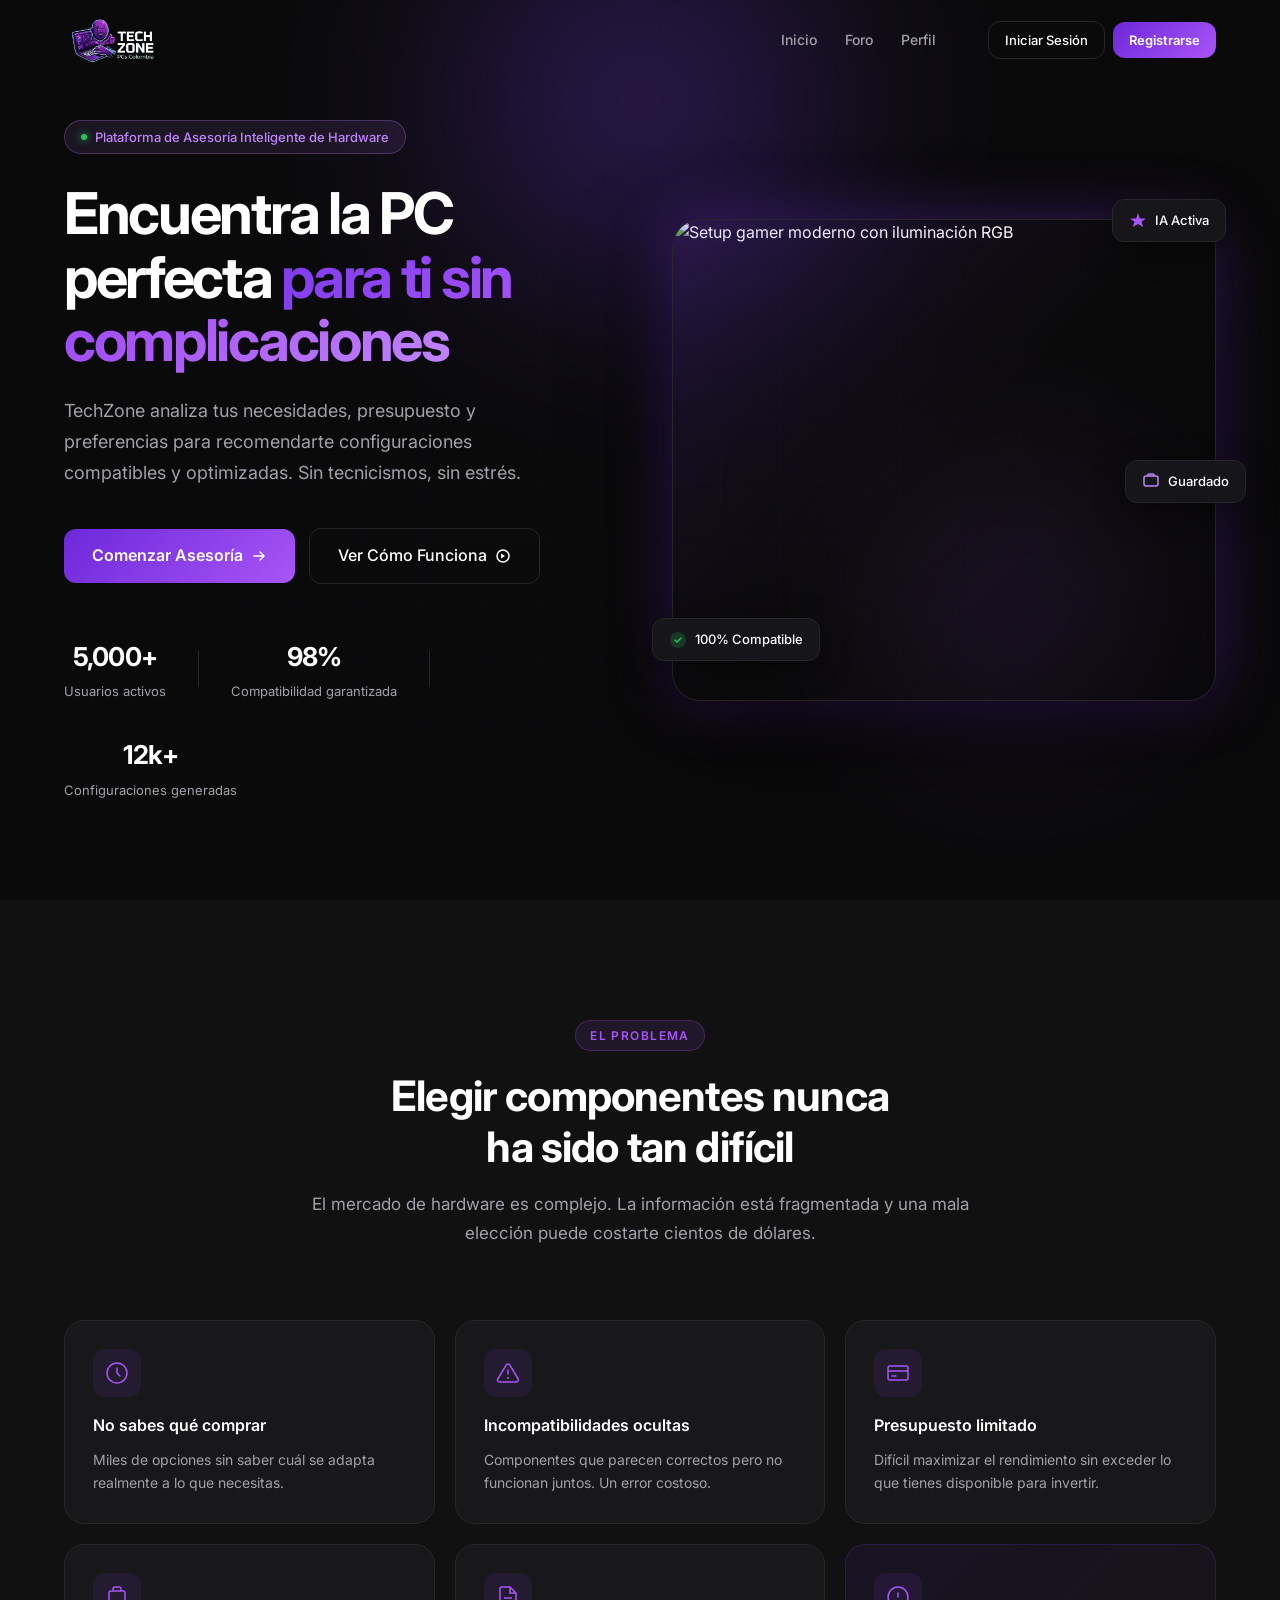
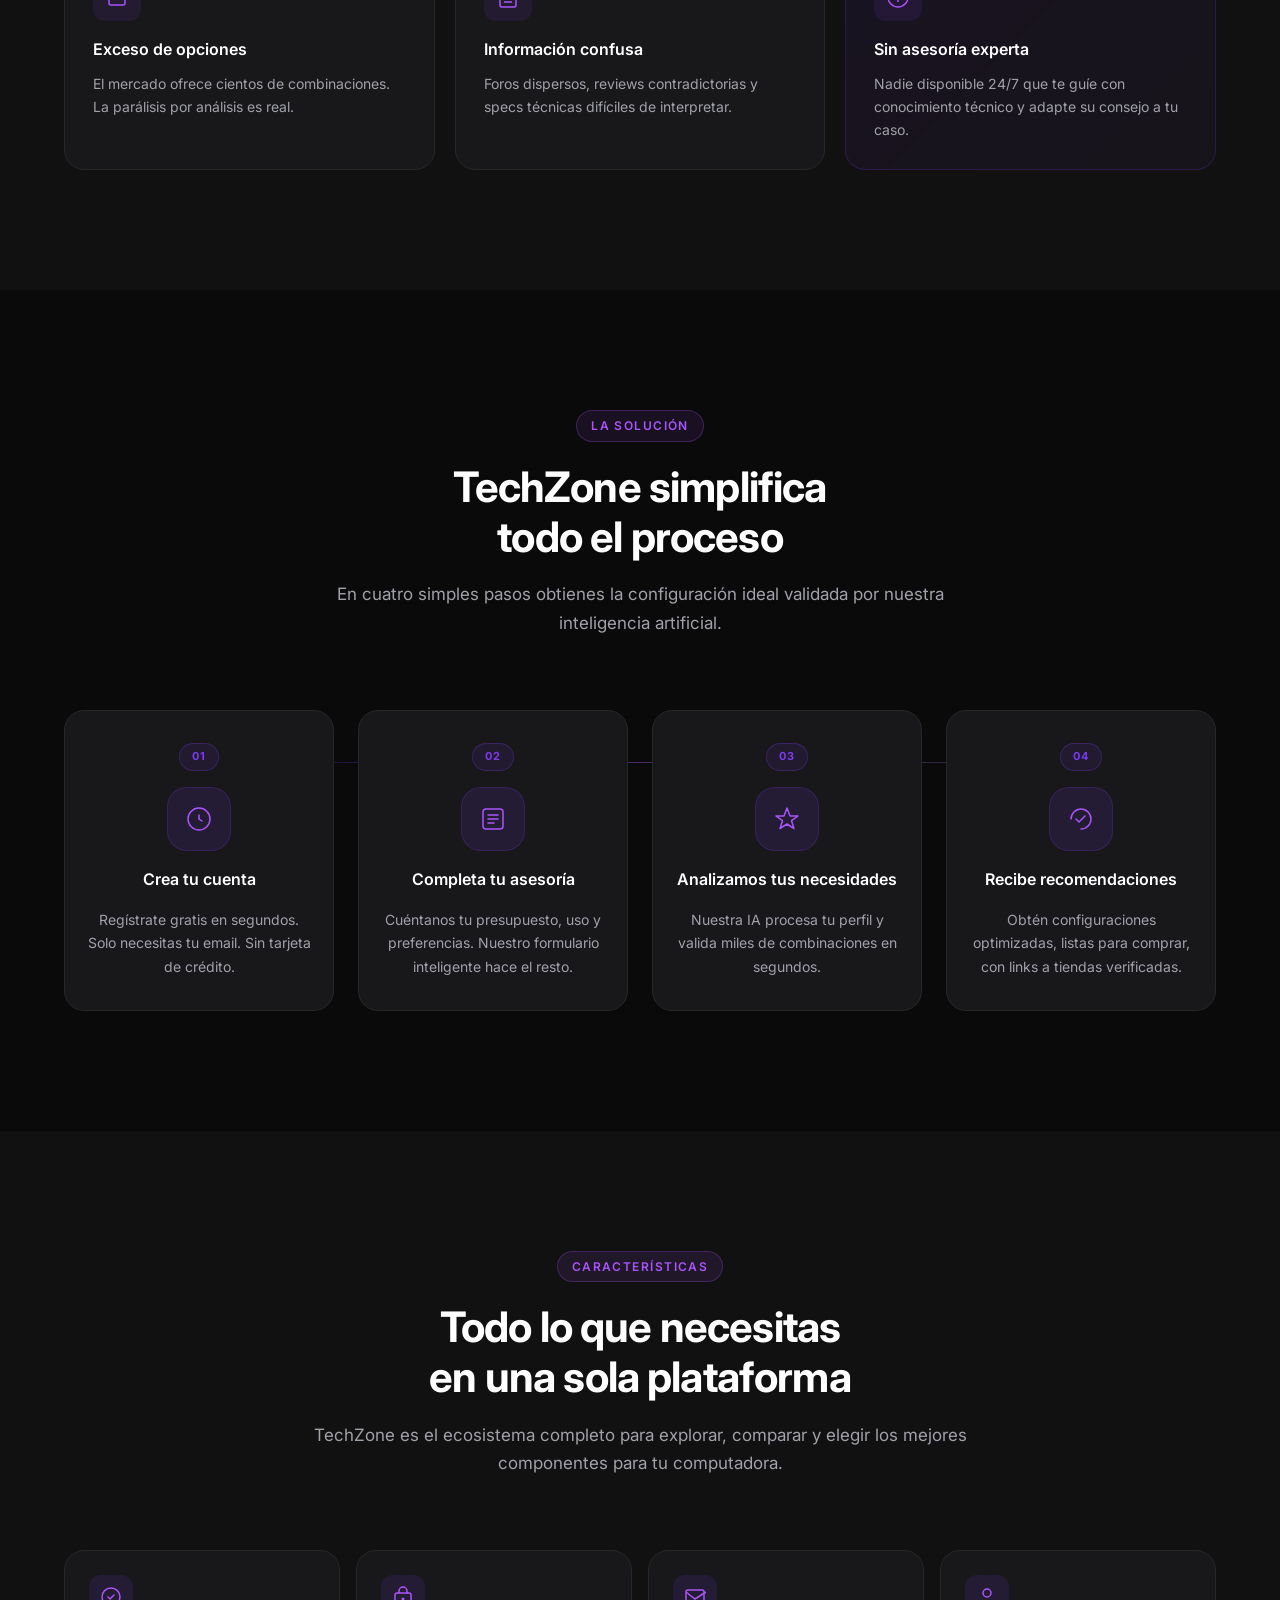
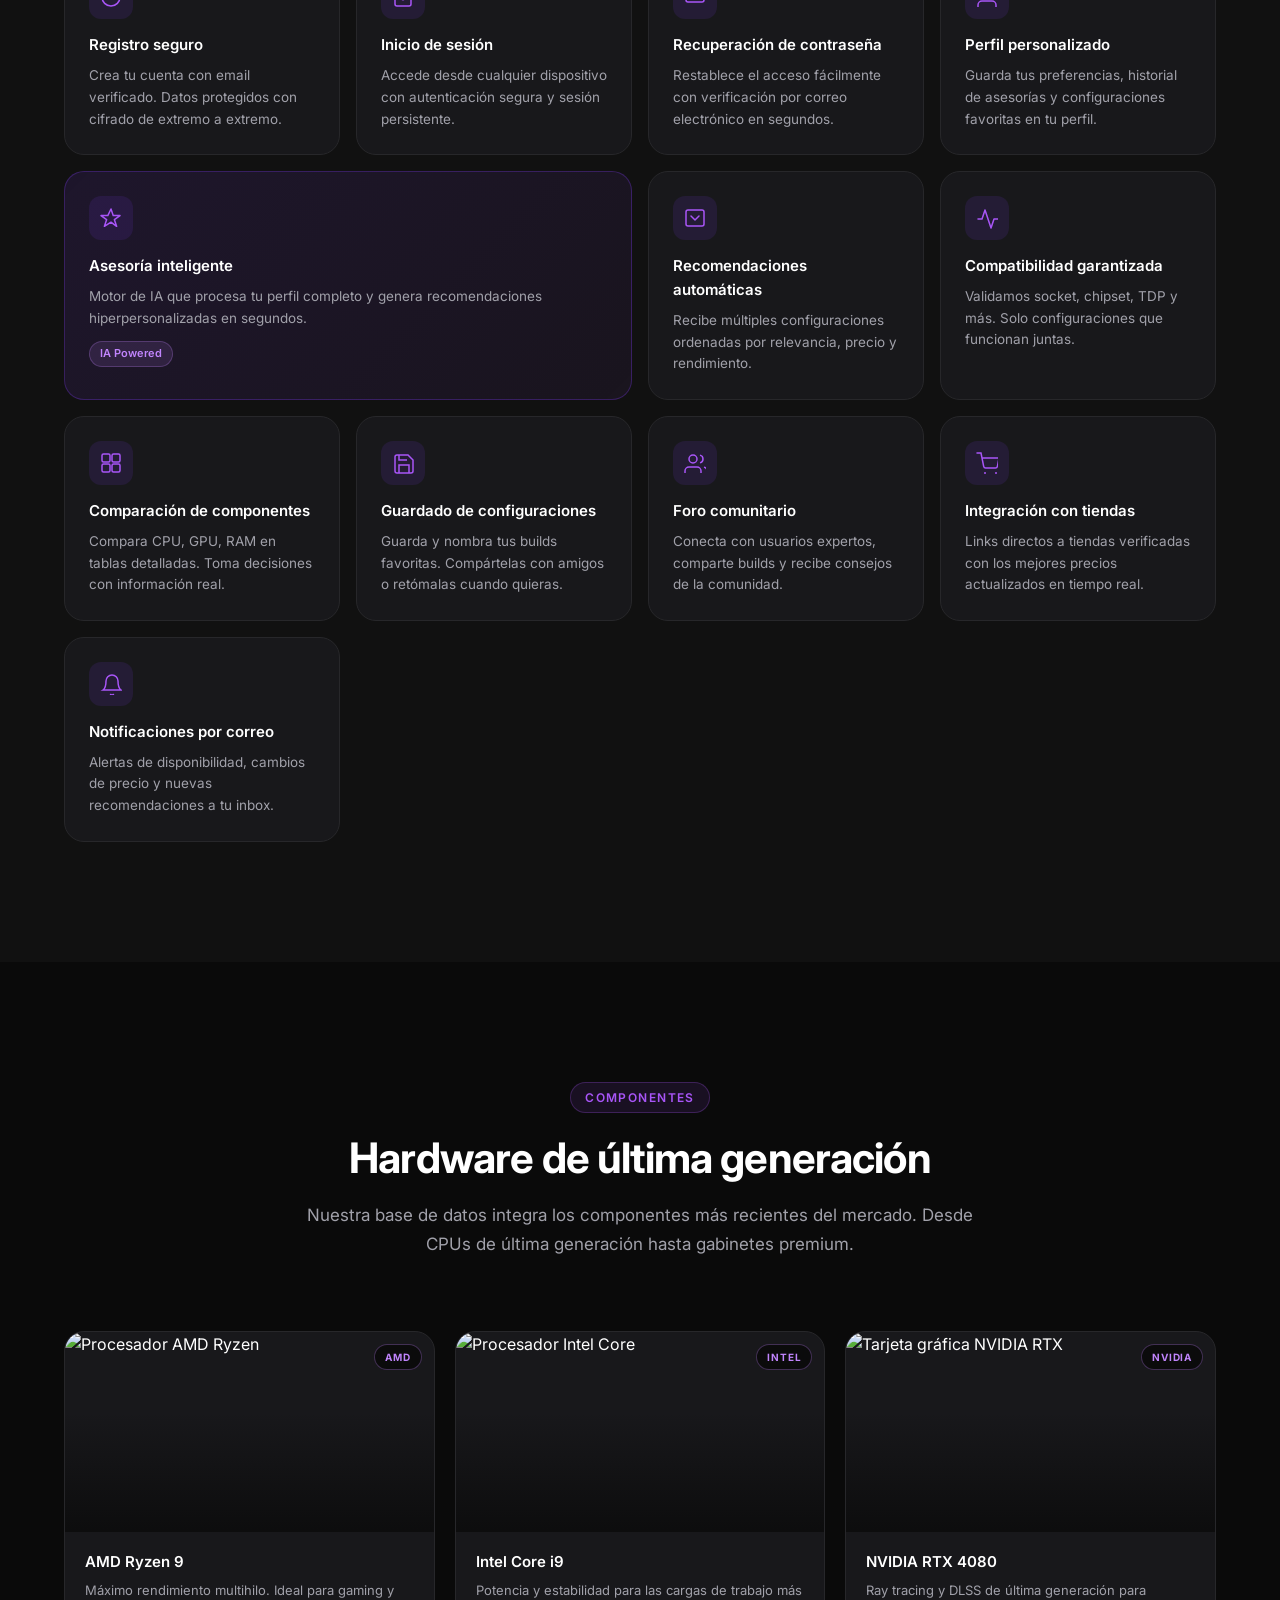
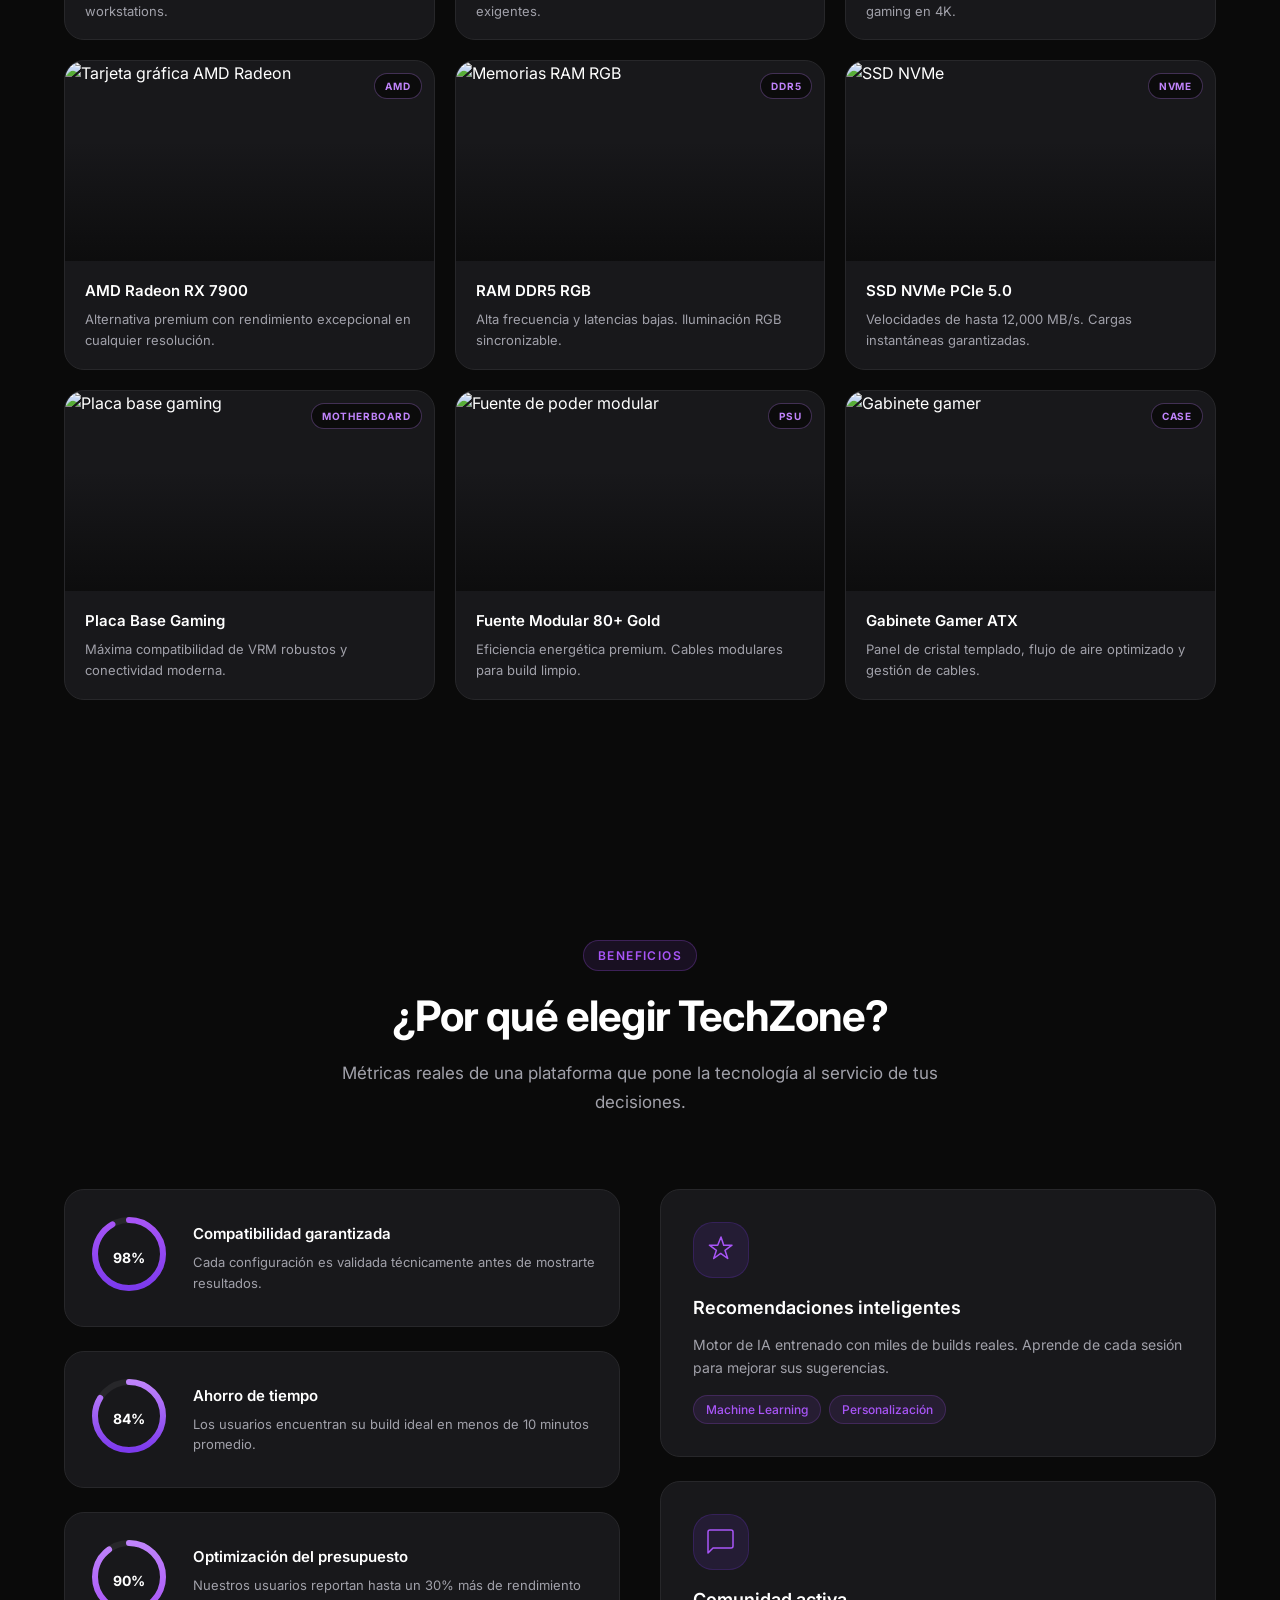
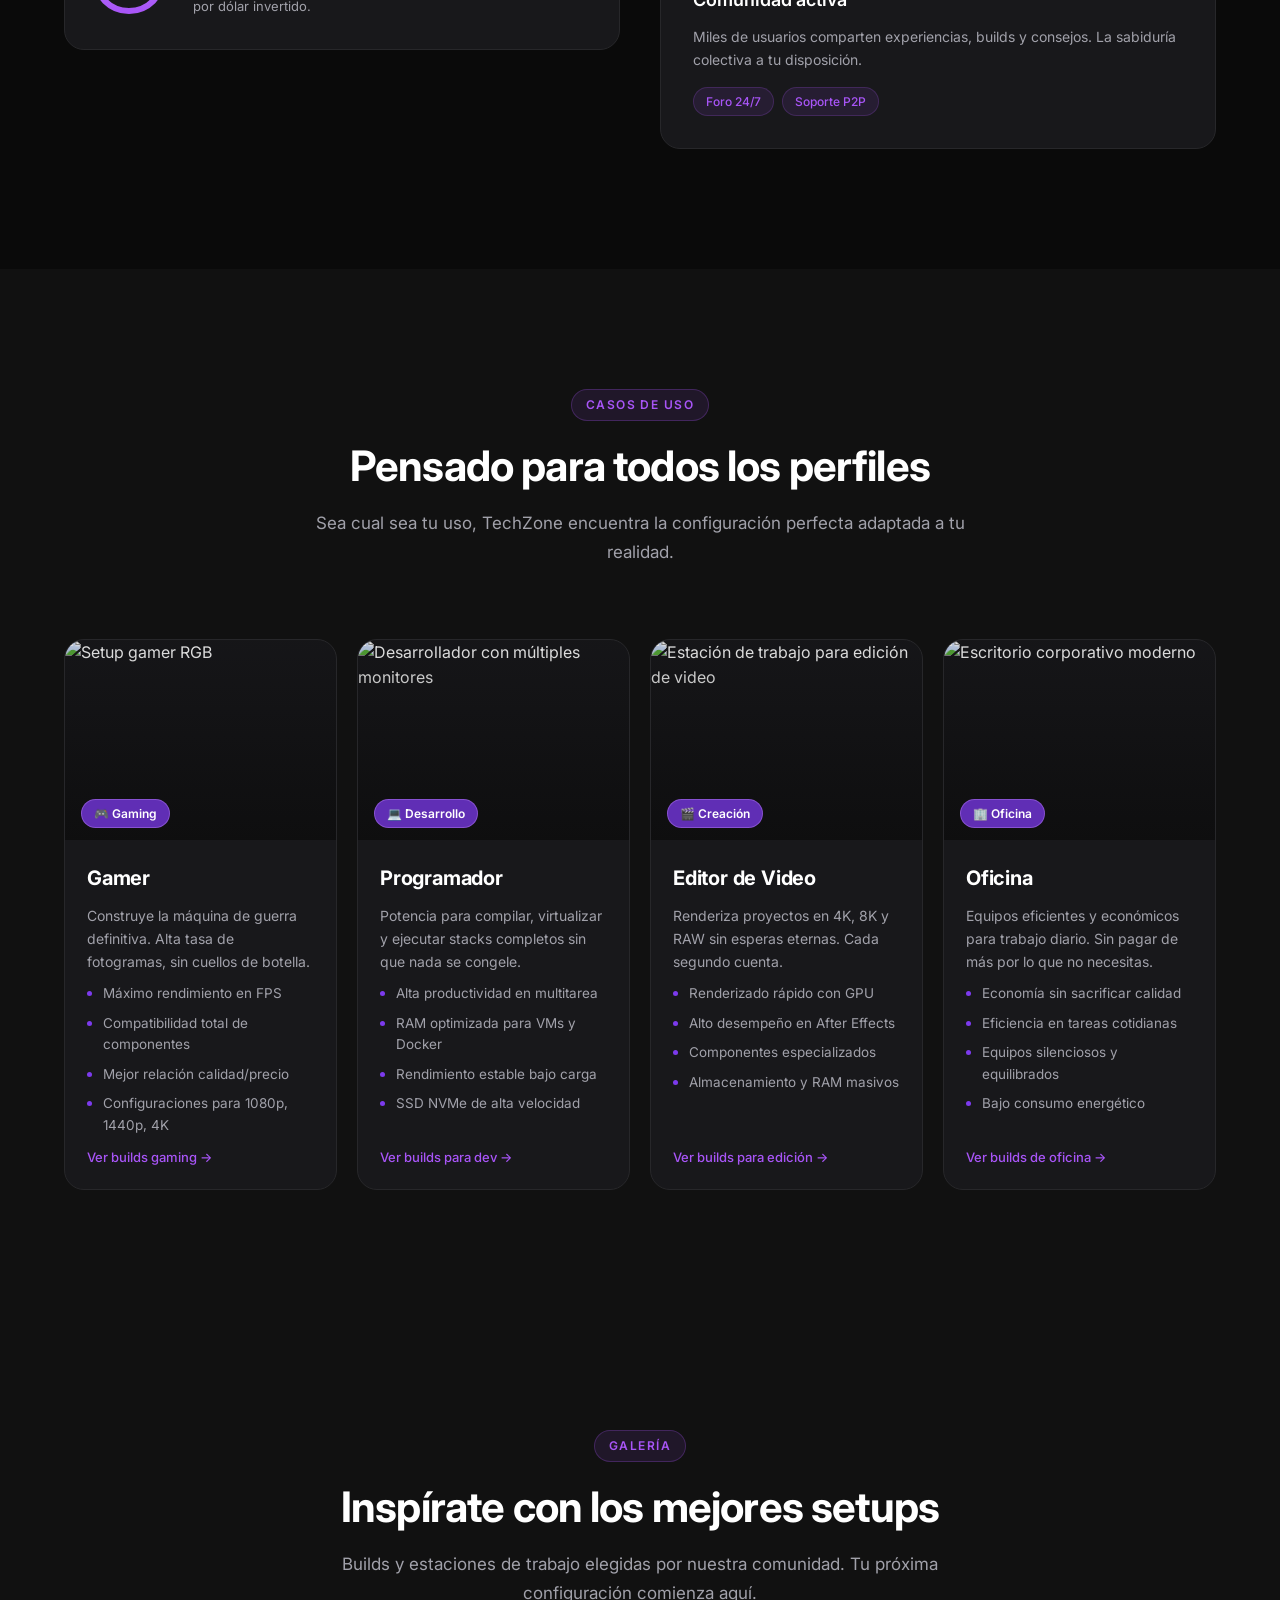
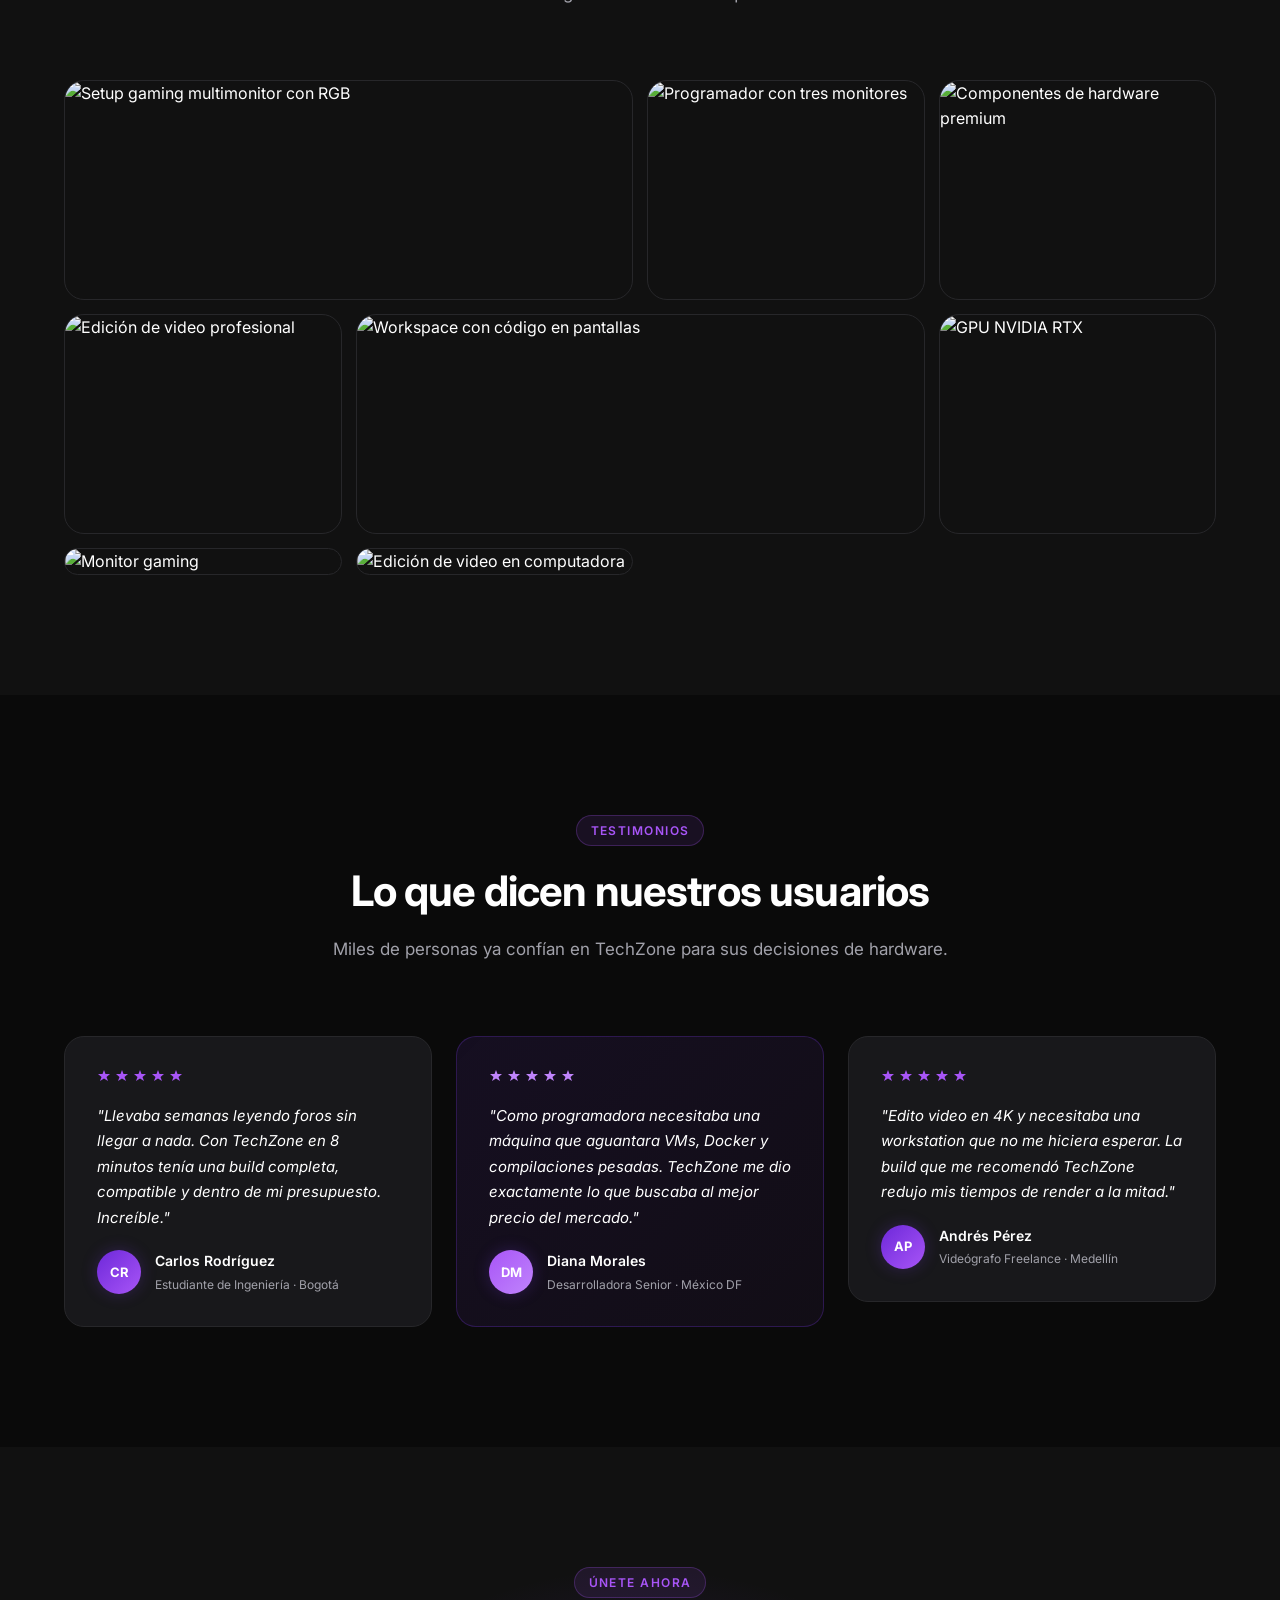
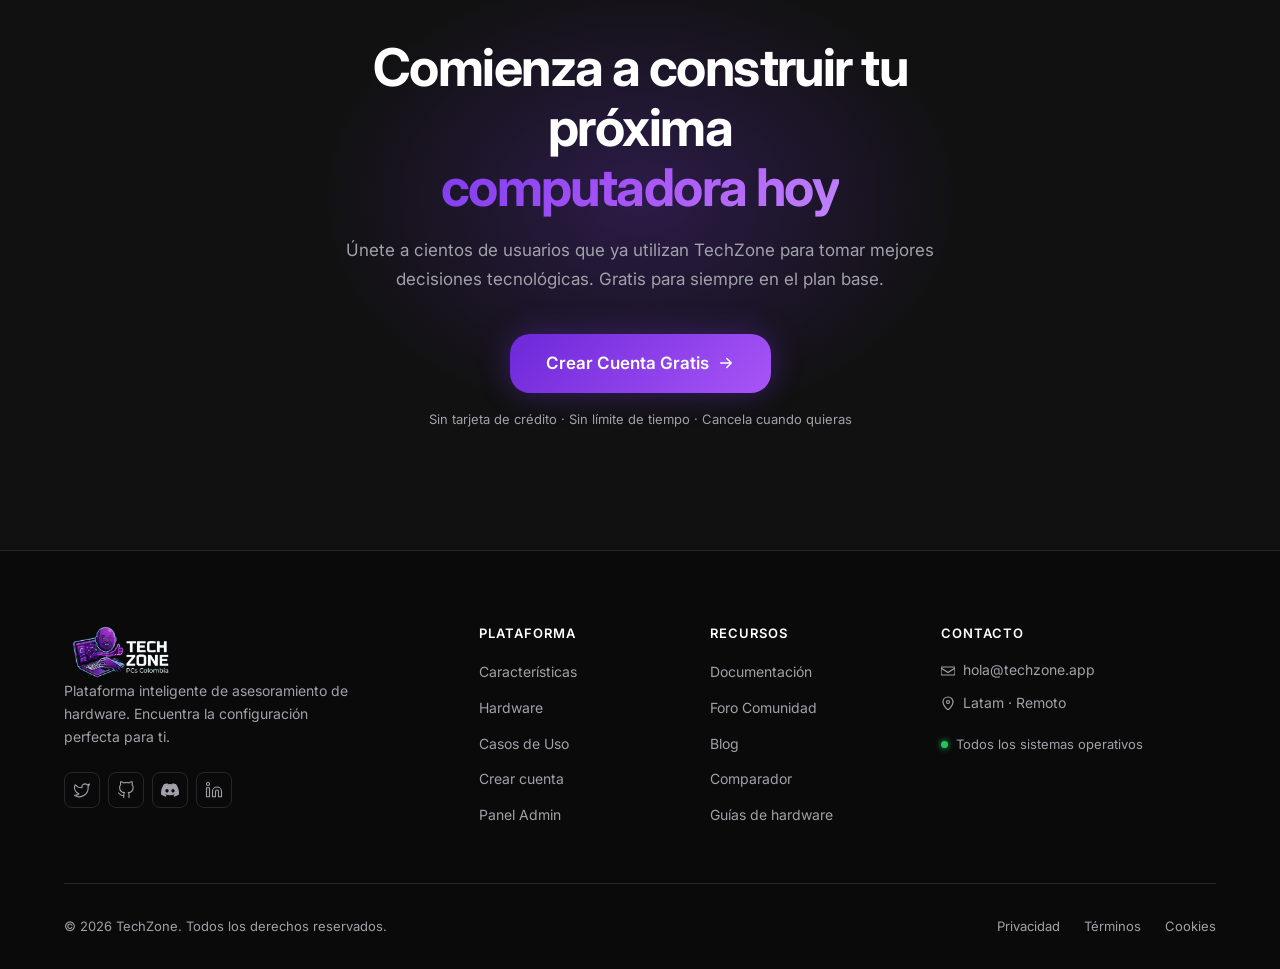
==== Landing/index.html @ f3b697de "Add files via upload" ====
<!DOCTYPE html>
<html lang="es">
<head>
  <meta charset="UTF-8" />
  <meta name="viewport" content="width=device-width, initial-scale=1.0" />
  <meta name="description" content="TechZone analiza tus necesidades, presupuesto y preferencias para recomendarte configuraciones de PC compatibles y optimizadas. Asesoría inteligente de hardware." />
  <meta name="keywords" content="TechZone, configuración PC, asesoría hardware, componentes compatibles, recomendaciones hardware, computadora gaming" />
  <meta property="og:title" content="TechZone — Encuentra la PC perfecta para ti" />
  <meta property="og:description" content="Plataforma inteligente de asesoramiento de hardware. Recomendaciones compatibles según tu presupuesto y necesidades." />
  <meta property="og:type" content="website" />
  <meta property="og:image" content="img/logo-techzone.png" />
  <title>TechZone — Encuentra la PC perfecta para ti</title>
  <link rel="preconnect" href="https://fonts.googleapis.com" />
  <link rel="preconnect" href="https://fonts.gstatic.com" crossorigin />
  <link href="https://fonts.googleapis.com/css2?family=Inter:wght@400;500;600;700&display=swap" rel="stylesheet" />
  <link rel="stylesheet" href="css/style.css" />
</head>
<body>

  <!-- ════════════════════════════════════════════════
       NAVBAR
  ═════════════════════════════════════════════════ -->
  <header class="navbar" id="navbar" role="banner">
    <nav class="nav-container" aria-label="Navegación principal">
      <a href="#inicio" class="nav-logo" aria-label="TechZone inicio">
        <img src="img/logo-techzone.png" alt="TechZone — PCs Colombia" class="logo-img" />
      </a>

      <button class="nav-toggle" id="navToggle" aria-label="Abrir menú" aria-expanded="false" aria-controls="navLinks">
        <span class="toggle-bar"></span>
        <span class="toggle-bar"></span>
        <span class="toggle-bar"></span>
      </button>

      <ul class="nav-links" id="navLinks" role="list">
        <li><a href="#inicio"  class="nav-link">Inicio</a></li>
        <li><a href="#galeria" class="nav-link">Foro</a></li>
        <li><a href="#"        class="nav-link">Perfil</a></li>
      </ul>

      <div class="nav-auth">
        <a href="#" class="btn-secondary btn-sm">Iniciar Sesión</a>
        <a href="#registro" class="btn-primary btn-sm">Registrarse</a>
      </div>
    </nav>
  </header>

  <main>

    <!-- ════════════════════════════════════════════════
         HERO — SPLIT LAYOUT
    ═════════════════════════════════════════════════ -->
    <section class="hero" id="inicio" aria-labelledby="hero-title">
      <div class="hero-bg" aria-hidden="true">
        <div class="hero-glow hero-glow-1"></div>
        <div class="hero-glow hero-glow-2"></div>
        <div class="hero-grid"></div>
      </div>

      <div class="container hero-split">

        <!-- Left: Text -->
        <div class="hero-content">
          <div class="hero-badge fade-up">
            <span class="badge-dot" aria-hidden="true"></span>
            Plataforma de Asesoría Inteligente de Hardware
          </div>

          <h1 class="hero-title fade-up" id="hero-title">
            Encuentra la PC perfecta
            <span class="gradient-text">para ti sin complicaciones</span>
          </h1>

          <p class="hero-subtitle fade-up">
            TechZone analiza tus necesidades, presupuesto y preferencias para recomendarte
            configuraciones compatibles y optimizadas. Sin tecnicismos, sin estrés.
          </p>

          <div class="hero-actions fade-up">
            <a href="#registro" class="btn-primary btn-lg">
              Comenzar Asesoría
              <svg width="16" height="16" viewBox="0 0 16 16" fill="none" aria-hidden="true"><path d="M3 8h10m-4-4 4 4-4 4" stroke="currentColor" stroke-width="1.5" stroke-linecap="round" stroke-linejoin="round"/></svg>
            </a>
            <a href="#solucion" class="btn-secondary btn-lg">
              Ver Cómo Funciona
              <svg width="16" height="16" viewBox="0 0 16 16" fill="none" aria-hidden="true"><circle cx="8" cy="8" r="6" stroke="currentColor" stroke-width="1.5"/><path d="M6 5.5l4 2.5-4 2.5V5.5z" fill="currentColor"/></svg>
            </a>
          </div>

          <div class="hero-stats fade-up" aria-label="Estadísticas de la plataforma">
            <div class="hero-stat">
              <span class="stat-number">5,000+</span>
              <span class="stat-label">Usuarios activos</span>
            </div>
            <div class="stat-divider" aria-hidden="true"></div>
            <div class="hero-stat">
              <span class="stat-number">98%</span>
              <span class="stat-label">Compatibilidad garantizada</span>
            </div>
            <div class="stat-divider" aria-hidden="true"></div>
            <div class="hero-stat">
              <span class="stat-number">12k+</span>
              <span class="stat-label">Configuraciones generadas</span>
            </div>
          </div>
        </div>

        <!-- Right: Image -->
        <div class="hero-image-wrap fade-up" aria-hidden="true">
          <div class="hero-img-frame">
            <img
              src="https://images.pexels.com/photos/30469971/pexels-photo-30469971.jpeg?auto=compress&cs=tinysrgb&w=900"
              alt="Setup gamer moderno con iluminación RGB"
              class="hero-img"
              loading="eager"
            />
            <div class="hero-img-overlay"></div>
          </div>

          <div class="float-card float-card-1">
            <svg width="18" height="18" viewBox="0 0 18 18" fill="none"><path d="M9 2l1.8 5.4H17l-4.5 3.3 1.7 5.3L9 13l-5.2 3 1.7-5.3L1 7.4h6.2L9 2z" fill="#A855F7"/></svg>
            <span>IA Activa</span>
          </div>
          <div class="float-card float-card-2">
            <svg width="18" height="18" viewBox="0 0 18 18" fill="none"><path d="M9 1C4.6 1 1 4.6 1 9s3.6 8 8 8 8-3.6 8-8-3.6-8-8-8z" fill="#22C55E" opacity=".2"/><path d="M6 9l2 2 4-4" stroke="#22C55E" stroke-width="1.5" stroke-linecap="round" stroke-linejoin="round"/></svg>
            <span>100% Compatible</span>
          </div>
          <div class="float-card float-card-3">
            <svg width="18" height="18" viewBox="0 0 18 18" fill="none"><rect x="2" y="4" width="14" height="10" rx="2" stroke="#C084FC" stroke-width="1.5"/><path d="M6 4V3a1 1 0 0 1 1-1h4a1 1 0 0 1 1 1v1" stroke="#C084FC" stroke-width="1.5"/></svg>
            <span>Guardado</span>
          </div>
        </div>

      </div>
    </section>

    <!-- ════════════════════════════════════════════════
         PROBLEMA
    ═════════════════════════════════════════════════ -->
    <section class="section problema" id="problema" aria-labelledby="problema-title">
      <div class="container">
        <div class="section-header fade-up">
          <div class="section-label">El Problema</div>
          <h2 class="section-title" id="problema-title">Elegir componentes nunca<br />ha sido tan difícil</h2>
          <p class="section-subtitle">El mercado de hardware es complejo. La información está fragmentada y una mala elección puede costarte cientos de dólares.</p>
        </div>

        <div class="problems-grid">
          <article class="problem-card fade-up">
            <div class="problem-icon" aria-hidden="true">
              <svg width="24" height="24" viewBox="0 0 24 24" fill="none"><circle cx="12" cy="12" r="10" stroke="currentColor" stroke-width="1.5"/><path d="M12 7v5l3 3" stroke="currentColor" stroke-width="1.5" stroke-linecap="round"/></svg>
            </div>
            <h3 class="problem-title">No sabes qué comprar</h3>
            <p class="problem-desc">Miles de opciones sin saber cuál se adapta realmente a lo que necesitas.</p>
          </article>

          <article class="problem-card fade-up">
            <div class="problem-icon" aria-hidden="true">
              <svg width="24" height="24" viewBox="0 0 24 24" fill="none"><path d="M10.29 3.86L1.82 18a2 2 0 0 0 1.71 3h16.94a2 2 0 0 0 1.71-3L13.71 3.86a2 2 0 0 0-3.42 0z" stroke="currentColor" stroke-width="1.5"/><line x1="12" y1="9" x2="12" y2="13" stroke="currentColor" stroke-width="1.5" stroke-linecap="round"/><circle cx="12" cy="17" r="1" fill="currentColor"/></svg>
            </div>
            <h3 class="problem-title">Incompatibilidades ocultas</h3>
            <p class="problem-desc">Componentes que parecen correctos pero no funcionan juntos. Un error costoso.</p>
          </article>

          <article class="problem-card fade-up">
            <div class="problem-icon" aria-hidden="true">
              <svg width="24" height="24" viewBox="0 0 24 24" fill="none"><rect x="2" y="5" width="20" height="14" rx="2" stroke="currentColor" stroke-width="1.5"/><path d="M2 10h20" stroke="currentColor" stroke-width="1.5"/><path d="M6 15h4" stroke="currentColor" stroke-width="1.5" stroke-linecap="round"/></svg>
            </div>
            <h3 class="problem-title">Presupuesto limitado</h3>
            <p class="problem-desc">Difícil maximizar el rendimiento sin exceder lo que tienes disponible para invertir.</p>
          </article>

          <article class="problem-card fade-up">
            <div class="problem-icon" aria-hidden="true">
              <svg width="24" height="24" viewBox="0 0 24 24" fill="none"><path d="M8 6H6a2 2 0 0 0-2 2v10a2 2 0 0 0 2 2h12a2 2 0 0 0 2-2V8a2 2 0 0 0-2-2h-2M8 6V4a2 2 0 0 1 2-2h4a2 2 0 0 1 2 2v2M8 6h8" stroke="currentColor" stroke-width="1.5"/></svg>
            </div>
            <h3 class="problem-title">Exceso de opciones</h3>
            <p class="problem-desc">El mercado ofrece cientos de combinaciones. La parálisis por análisis es real.</p>
          </article>

          <article class="problem-card fade-up">
            <div class="problem-icon" aria-hidden="true">
              <svg width="24" height="24" viewBox="0 0 24 24" fill="none"><path d="M14 2H6a2 2 0 0 0-2 2v16a2 2 0 0 0 2 2h12a2 2 0 0 0 2-2V8l-6-6z" stroke="currentColor" stroke-width="1.5"/><polyline points="14 2 14 8 20 8" stroke="currentColor" stroke-width="1.5"/><line x1="16" y1="13" x2="8" y2="13" stroke="currentColor" stroke-width="1.5"/><line x1="16" y1="17" x2="8" y2="17" stroke="currentColor" stroke-width="1.5"/></svg>
            </div>
            <h3 class="problem-title">Información confusa</h3>
            <p class="problem-desc">Foros dispersos, reviews contradictorias y specs técnicas difíciles de interpretar.</p>
          </article>

          <article class="problem-card fade-up problem-card-highlight">
            <div class="problem-icon" aria-hidden="true">
              <svg width="24" height="24" viewBox="0 0 24 24" fill="none"><circle cx="12" cy="12" r="10" stroke="currentColor" stroke-width="1.5"/><path d="M12 8v4" stroke="currentColor" stroke-width="1.5" stroke-linecap="round"/><circle cx="12" cy="16" r="1" fill="currentColor"/></svg>
            </div>
            <h3 class="problem-title">Sin asesoría experta</h3>
            <p class="problem-desc">Nadie disponible 24/7 que te guíe con conocimiento técnico y adapte su consejo a tu caso.</p>
          </article>
        </div>
      </div>
    </section>

    <!-- ════════════════════════════════════════════════
         SOLUCIÓN — STEPS
    ═════════════════════════════════════════════════ -->
    <section class="section solucion" id="solucion" aria-labelledby="solucion-title">
      <div class="container">
        <div class="section-header fade-up">
          <div class="section-label">La Solución</div>
          <h2 class="section-title" id="solucion-title">TechZone simplifica<br />todo el proceso</h2>
          <p class="section-subtitle">En cuatro simples pasos obtienes la configuración ideal validada por nuestra inteligencia artificial.</p>
        </div>

        <div class="steps-container">
          <div class="steps-line" aria-hidden="true"></div>
          <div class="steps-grid">

            <article class="step-card fade-up">
              <div class="step-number" aria-hidden="true">01</div>
              <div class="step-icon" aria-hidden="true">
                <svg width="28" height="28" viewBox="0 0 28 28" fill="none"><path d="M14 3C8 3 3 8 3 14s5 11 11 11 11-5 11-11S20 3 14 3z" stroke="currentColor" stroke-width="1.5"/><path d="M14 10v4l3 2" stroke="currentColor" stroke-width="1.5" stroke-linecap="round"/></svg>
              </div>
              <h3 class="step-title">Crea tu cuenta</h3>
              <p class="step-desc">Regístrate gratis en segundos. Solo necesitas tu email. Sin tarjeta de crédito.</p>
            </article>

            <article class="step-card fade-up">
              <div class="step-number" aria-hidden="true">02</div>
              <div class="step-icon" aria-hidden="true">
                <svg width="28" height="28" viewBox="0 0 28 28" fill="none"><rect x="4" y="4" width="20" height="20" rx="3" stroke="currentColor" stroke-width="1.5"/><path d="M9 14h10M9 10h10M9 18h6" stroke="currentColor" stroke-width="1.5" stroke-linecap="round"/></svg>
              </div>
              <h3 class="step-title">Completa tu asesoría</h3>
              <p class="step-desc">Cuéntanos tu presupuesto, uso y preferencias. Nuestro formulario inteligente hace el resto.</p>
            </article>

            <article class="step-card fade-up">
              <div class="step-number" aria-hidden="true">03</div>
              <div class="step-icon" aria-hidden="true">
                <svg width="28" height="28" viewBox="0 0 28 28" fill="none"><path d="M14 3l3 8h8l-6.5 4.7 2.5 7.8L14 19l-7 4.5 2.5-7.8L3 11h8l3-8z" stroke="currentColor" stroke-width="1.5" stroke-linejoin="round"/></svg>
              </div>
              <h3 class="step-title">Analizamos tus necesidades</h3>
              <p class="step-desc">Nuestra IA procesa tu perfil y valida miles de combinaciones en segundos.</p>
            </article>

            <article class="step-card fade-up">
              <div class="step-number" aria-hidden="true">04</div>
              <div class="step-icon" aria-hidden="true">
                <svg width="28" height="28" viewBox="0 0 28 28" fill="none"><path d="M4 14c0-5.5 4.5-10 10-10s10 4.5 10 10-4.5 10-10 10" stroke="currentColor" stroke-width="1.5" stroke-linecap="round"/><path d="M9 14l3 3 6-6" stroke="currentColor" stroke-width="1.5" stroke-linecap="round" stroke-linejoin="round"/></svg>
              </div>
              <h3 class="step-title">Recibe recomendaciones</h3>
              <p class="step-desc">Obtén configuraciones optimizadas, listas para comprar, con links a tiendas verificadas.</p>
            </article>

          </div>
        </div>
      </div>
    </section>

    <!-- ════════════════════════════════════════════════
         CARACTERÍSTICAS (con imágenes de fondo en cards)
    ═════════════════════════════════════════════════ -->
    <section class="section caracteristicas" id="caracteristicas" aria-labelledby="feat-title">
      <div class="container">
        <div class="section-header fade-up">
          <div class="section-label">Características</div>
          <h2 class="section-title" id="feat-title">Todo lo que necesitas<br />en una sola plataforma</h2>
          <p class="section-subtitle">TechZone es el ecosistema completo para explorar, comparar y elegir los mejores componentes para tu computadora.</p>
        </div>

        <div class="features-grid">

          <article class="feature-card fade-up">
            <div class="feature-bg-img" style="background-image:url('https://images.pexels.com/photos/16129724/pexels-photo-16129724.jpeg?auto=compress&cs=tinysrgb&w=800')"></div>
            <div class="feature-icon" aria-hidden="true"><svg width="22" height="22" viewBox="0 0 22 22" fill="none"><path d="M11 2C6 2 2 6 2 11s4 9 9 9 9-4 9-9-4-9-9-9z" stroke="currentColor" stroke-width="1.5"/><path d="M8 11l2 2 4-4" stroke="currentColor" stroke-width="1.5" stroke-linecap="round" stroke-linejoin="round"/></svg></div>
            <h3 class="feature-title">Registro seguro</h3>
            <p class="feature-desc">Crea tu cuenta con email verificado. Datos protegidos con cifrado de extremo a extremo.</p>
          </article>

          <article class="feature-card fade-up">
            <div class="feature-bg-img" style="background-image:url('https://images.pexels.com/photos/30047570/pexels-photo-30047570.jpeg?auto=compress&cs=tinysrgb&w=800')"></div>
            <div class="feature-icon" aria-hidden="true"><svg width="22" height="22" viewBox="0 0 22 22" fill="none"><rect x="3" y="7" width="16" height="13" rx="2" stroke="currentColor" stroke-width="1.5"/><path d="M7 7V5a4 4 0 0 1 8 0v2" stroke="currentColor" stroke-width="1.5" stroke-linecap="round"/><circle cx="11" cy="13" r="1.5" fill="currentColor"/></svg></div>
            <h3 class="feature-title">Inicio de sesión</h3>
            <p class="feature-desc">Accede desde cualquier dispositivo con autenticación segura y sesión persistente.</p>
          </article>

          <article class="feature-card fade-up">
            <div class="feature-bg-img" style="background-image:url('https://images.pexels.com/photos/374006/pexels-photo-374006.jpeg?auto=compress&cs=tinysrgb&w=800')"></div>
            <div class="feature-icon" aria-hidden="true"><svg width="22" height="22" viewBox="0 0 22 22" fill="none"><path d="M4 4h14a2 2 0 0 1 2 2v8a2 2 0 0 1-2 2H4a2 2 0 0 1-2-2V6a2 2 0 0 1 2-2z" stroke="currentColor" stroke-width="1.5"/><polyline points="22,6 11,13 2,6" stroke="currentColor" stroke-width="1.5"/></svg></div>
            <h3 class="feature-title">Recuperación de contraseña</h3>
            <p class="feature-desc">Restablece el acceso fácilmente con verificación por correo electrónico en segundos.</p>
          </article>

          <article class="feature-card fade-up">
            <div class="feature-bg-img" style="background-image:url('https://images.pexels.com/photos/12899156/pexels-photo-12899156.jpeg?auto=compress&cs=tinysrgb&w=800')"></div>
            <div class="feature-icon" aria-hidden="true"><svg width="22" height="22" viewBox="0 0 22 22" fill="none"><path d="M20 21v-2a4 4 0 0 0-4-4H6a4 4 0 0 0-4 4v2" stroke="currentColor" stroke-width="1.5"/><circle cx="11" cy="7" r="4" stroke="currentColor" stroke-width="1.5"/></svg></div>
            <h3 class="feature-title">Perfil personalizado</h3>
            <p class="feature-desc">Guarda tus preferencias, historial de asesorías y configuraciones favoritas en tu perfil.</p>
          </article>

          <article class="feature-card fade-up feature-card-featured">
            <div class="feature-bg-img" style="background-image:url('https://images.pexels.com/photos/32260117/pexels-photo-32260117.jpeg?auto=compress&cs=tinysrgb&w=800')"></div>
            <div class="feature-icon" aria-hidden="true"><svg width="22" height="22" viewBox="0 0 22 22" fill="none"><path d="M11 2l2.2 6.6H20l-5.6 4.1 2.2 6.6L11 15.2 4.4 19.3l2.2-6.6L1 8.6h6.8L11 2z" stroke="currentColor" stroke-width="1.5" stroke-linejoin="round"/></svg></div>
            <h3 class="feature-title">Asesoría inteligente</h3>
            <p class="feature-desc">Motor de IA que procesa tu perfil completo y genera recomendaciones hiperpersonalizadas en segundos.</p>
            <span class="feature-badge">IA Powered</span>
          </article>

          <article class="feature-card fade-up">
            <div class="feature-bg-img" style="background-image:url('https://images.pexels.com/photos/36706460/pexels-photo-36706460.jpeg?auto=compress&cs=tinysrgb&w=800')"></div>
            <div class="feature-icon" aria-hidden="true"><svg width="22" height="22" viewBox="0 0 22 22" fill="none"><rect x="2" y="3" width="18" height="16" rx="2" stroke="currentColor" stroke-width="1.5"/><path d="M7 9l4 4 4-4" stroke="currentColor" stroke-width="1.5" stroke-linecap="round" stroke-linejoin="round"/></svg></div>
            <h3 class="feature-title">Recomendaciones automáticas</h3>
            <p class="feature-desc">Recibe múltiples configuraciones ordenadas por relevancia, precio y rendimiento.</p>
          </article>

          <article class="feature-card fade-up">
            <div class="feature-bg-img" style="background-image:url('https://images.pexels.com/photos/2582937/pexels-photo-2582937.jpeg?auto=compress&cs=tinysrgb&w=800')"></div>
            <div class="feature-icon" aria-hidden="true"><svg width="22" height="22" viewBox="0 0 22 22" fill="none"><polyline points="22,12 18,12 15,21 9,3 6,12 2,12" stroke="currentColor" stroke-width="1.5" stroke-linecap="round" stroke-linejoin="round"/></svg></div>
            <h3 class="feature-title">Compatibilidad garantizada</h3>
            <p class="feature-desc">Validamos socket, chipset, TDP y más. Solo configuraciones que funcionan juntas.</p>
          </article>

          <article class="feature-card fade-up">
            <div class="feature-bg-img" style="background-image:url('https://images.pexels.com/photos/8622911/pexels-photo-8622911.jpeg?auto=compress&cs=tinysrgb&w=800')"></div>
            <div class="feature-icon" aria-hidden="true"><svg width="22" height="22" viewBox="0 0 22 22" fill="none"><rect x="2" y="2" width="8" height="8" rx="1.5" stroke="currentColor" stroke-width="1.5"/><rect x="12" y="2" width="8" height="8" rx="1.5" stroke="currentColor" stroke-width="1.5"/><rect x="2" y="12" width="8" height="8" rx="1.5" stroke="currentColor" stroke-width="1.5"/><rect x="12" y="12" width="8" height="8" rx="1.5" stroke="currentColor" stroke-width="1.5"/></svg></div>
            <h3 class="feature-title">Comparación de componentes</h3>
            <p class="feature-desc">Compara CPU, GPU, RAM en tablas detalladas. Toma decisiones con información real.</p>
          </article>

          <article class="feature-card fade-up">
            <div class="feature-bg-img" style="background-image:url('https://images.pexels.com/photos/8353774/pexels-photo-8353774.jpeg?auto=compress&cs=tinysrgb&w=800')"></div>
            <div class="feature-icon" aria-hidden="true"><svg width="22" height="22" viewBox="0 0 22 22" fill="none"><path d="M19 21H5a2 2 0 0 1-2-2V5a2 2 0 0 1 2-2h11l5 5v11a2 2 0 0 1-2 2z" stroke="currentColor" stroke-width="1.5"/><polyline points="17,21 17,13 7,13 7,21" stroke="currentColor" stroke-width="1.5"/><polyline points="7,3 7,8 15,8" stroke="currentColor" stroke-width="1.5"/></svg></div>
            <h3 class="feature-title">Guardado de configuraciones</h3>
            <p class="feature-desc">Guarda y nombra tus builds favoritas. Compártelas con amigos o retómalas cuando quieras.</p>
          </article>

          <article class="feature-card fade-up">
            <div class="feature-bg-img" style="background-image:url('https://images.pexels.com/photos/16129724/pexels-photo-16129724.jpeg?auto=compress&cs=tinysrgb&w=800')"></div>
            <div class="feature-icon" aria-hidden="true"><svg width="22" height="22" viewBox="0 0 22 22" fill="none"><path d="M17 21v-2a4 4 0 0 0-4-4H5a4 4 0 0 0-4 4v2" stroke="currentColor" stroke-width="1.5"/><circle cx="9" cy="7" r="4" stroke="currentColor" stroke-width="1.5"/><path d="M23 21v-2a4 4 0 0 0-3-3.87" stroke="currentColor" stroke-width="1.5"/><path d="M16 3.13a4 4 0 0 1 0 7.75" stroke="currentColor" stroke-width="1.5"/></svg></div>
            <h3 class="feature-title">Foro comunitario</h3>
            <p class="feature-desc">Conecta con usuarios expertos, comparte builds y recibe consejos de la comunidad.</p>
          </article>

          <article class="feature-card fade-up">
            <div class="feature-bg-img" style="background-image:url('https://images.pexels.com/photos/16129728/pexels-photo-16129728.jpeg?auto=compress&cs=tinysrgb&w=800')"></div>
            <div class="feature-icon" aria-hidden="true"><svg width="22" height="22" viewBox="0 0 22 22" fill="none"><circle cx="9" cy="21" r="1" fill="currentColor"/><circle cx="20" cy="21" r="1" fill="currentColor"/><path d="M1 1h4l2.68 13.39a2 2 0 0 0 2 1.61h9.72a2 2 0 0 0 2-1.61L23 6H6" stroke="currentColor" stroke-width="1.5" stroke-linecap="round"/></svg></div>
            <h3 class="feature-title">Integración con tiendas</h3>
            <p class="feature-desc">Links directos a tiendas verificadas con los mejores precios actualizados en tiempo real.</p>
          </article>

          <article class="feature-card fade-up">
            <div class="feature-bg-img" style="background-image:url('https://images.pexels.com/photos/30047570/pexels-photo-30047570.jpeg?auto=compress&cs=tinysrgb&w=800')"></div>
            <div class="feature-icon" aria-hidden="true"><svg width="22" height="22" viewBox="0 0 22 22" fill="none"><path d="M18 8A6 6 0 0 0 6 8c0 7-3 9-3 9h18s-3-2-3-9" stroke="currentColor" stroke-width="1.5"/><path d="M13.73 21a2 2 0 0 1-3.46 0" stroke="currentColor" stroke-width="1.5"/></svg></div>
            <h3 class="feature-title">Notificaciones por correo</h3>
            <p class="feature-desc">Alertas de disponibilidad, cambios de precio y nuevas recomendaciones a tu inbox.</p>
          </article>

        </div>
      </div>
    </section>

    <!-- ════════════════════════════════════════════════
         HARDWARE COMPONENTS — NUEVA SECCIÓN
    ═════════════════════════════════════════════════ -->
    <section class="section hardware" id="hardware" aria-labelledby="hw-title">
      <div class="container">
        <div class="section-header fade-up">
          <div class="section-label">Componentes</div>
          <h2 class="section-title" id="hw-title">Hardware de última generación</h2>
          <p class="section-subtitle">Nuestra base de datos integra los componentes más recientes del mercado. Desde CPUs de última generación hasta gabinetes premium.</p>
        </div>

        <div class="hardware-grid">

          <article class="hw-card fade-up">
            <div class="hw-img-wrap">
              <img src="https://images.pexels.com/photos/30083229/pexels-photo-30083229.jpeg?auto=compress&cs=tinysrgb&w=500" alt="Procesador AMD Ryzen" class="hw-img" loading="lazy" />
              <div class="hw-img-overlay"></div>
              <span class="hw-brand-badge">AMD</span>
            </div>
            <div class="hw-info">
              <h3 class="hw-name">AMD Ryzen 9</h3>
              <p class="hw-desc">Máximo rendimiento multihilo. Ideal para gaming y workstations.</p>
            </div>
          </article>

          <article class="hw-card fade-up">
            <div class="hw-img-wrap">
              <img src="https://images.pexels.com/photos/785418/pexels-photo-785418.jpeg?auto=compress&cs=tinysrgb&w=500" alt="Procesador Intel Core" class="hw-img" loading="lazy" />
              <div class="hw-img-overlay"></div>
              <span class="hw-brand-badge">Intel</span>
            </div>
            <div class="hw-info">
              <h3 class="hw-name">Intel Core i9</h3>
              <p class="hw-desc">Potencia y estabilidad para las cargas de trabajo más exigentes.</p>
            </div>
          </article>

          <article class="hw-card fade-up">
            <div class="hw-img-wrap">
              <img src="https://images.pexels.com/photos/8622911/pexels-photo-8622911.jpeg?auto=compress&cs=tinysrgb&w=500" alt="Tarjeta gráfica NVIDIA RTX" class="hw-img" loading="lazy" />
              <div class="hw-img-overlay"></div>
              <span class="hw-brand-badge">NVIDIA</span>
            </div>
            <div class="hw-info">
              <h3 class="hw-name">NVIDIA RTX 4080</h3>
              <p class="hw-desc">Ray tracing y DLSS de última generación para gaming en 4K.</p>
            </div>
          </article>

          <article class="hw-card fade-up">
            <div class="hw-img-wrap">
              <img src="https://images.pexels.com/photos/8622911/pexels-photo-8622911.jpeg?auto=compress&cs=tinysrgb&w=500" alt="Tarjeta gráfica AMD Radeon" class="hw-img" loading="lazy" />
              <div class="hw-img-overlay"></div>
              <span class="hw-brand-badge">AMD</span>
            </div>
            <div class="hw-info">
              <h3 class="hw-name">AMD Radeon RX 7900</h3>
              <p class="hw-desc">Alternativa premium con rendimiento excepcional en cualquier resolución.</p>
            </div>
          </article>

          <article class="hw-card fade-up">
            <div class="hw-img-wrap">
              <img src="https://images.pexels.com/photos/34006659/pexels-photo-34006659.jpeg?auto=compress&cs=tinysrgb&w=500" alt="Memorias RAM RGB" class="hw-img" loading="lazy" />
              <div class="hw-img-overlay"></div>
              <span class="hw-brand-badge">DDR5</span>
            </div>
            <div class="hw-info">
              <h3 class="hw-name">RAM DDR5 RGB</h3>
              <p class="hw-desc">Alta frecuencia y latencias bajas. Iluminación RGB sincronizable.</p>
            </div>
          </article>

          <article class="hw-card fade-up">
            <div class="hw-img-wrap">
              <img src="https://images.pexels.com/photos/2582937/pexels-photo-2582937.jpeg?auto=compress&cs=tinysrgb&w=500" alt="SSD NVMe" class="hw-img" loading="lazy" />
              <div class="hw-img-overlay"></div>
              <span class="hw-brand-badge">NVMe</span>
            </div>
            <div class="hw-info">
              <h3 class="hw-name">SSD NVMe PCIe 5.0</h3>
              <p class="hw-desc">Velocidades de hasta 12,000 MB/s. Cargas instantáneas garantizadas.</p>
            </div>
          </article>

          <article class="hw-card fade-up">
            <div class="hw-img-wrap">
              <img src="https://images.pexels.com/photos/2582937/pexels-photo-2582937.jpeg?auto=compress&cs=tinysrgb&w=500" alt="Placa base gaming" class="hw-img" loading="lazy" />
              <div class="hw-img-overlay"></div>
              <span class="hw-brand-badge">Motherboard</span>
            </div>
            <div class="hw-info">
              <h3 class="hw-name">Placa Base Gaming</h3>
              <p class="hw-desc">Máxima compatibilidad de VRM robustos y conectividad moderna.</p>
            </div>
          </article>

          <article class="hw-card fade-up">
            <div class="hw-img-wrap">
              <img src="https://images.pexels.com/photos/33693785/pexels-photo-33693785.jpeg?auto=compress&cs=tinysrgb&w=500" alt="Fuente de poder modular" class="hw-img" loading="lazy" />
              <div class="hw-img-overlay"></div>
              <span class="hw-brand-badge">PSU</span>
            </div>
            <div class="hw-info">
              <h3 class="hw-name">Fuente Modular 80+ Gold</h3>
              <p class="hw-desc">Eficiencia energética premium. Cables modulares para build limpio.</p>
            </div>
          </article>

          <article class="hw-card fade-up">
            <div class="hw-img-wrap">
              <img src="https://images.pexels.com/photos/1038916/pexels-photo-1038916.jpeg?auto=compress&cs=tinysrgb&w=500" alt="Gabinete gamer" class="hw-img" loading="lazy" />
              <div class="hw-img-overlay"></div>
              <span class="hw-brand-badge">Case</span>
            </div>
            <div class="hw-info">
              <h3 class="hw-name">Gabinete Gamer ATX</h3>
              <p class="hw-desc">Panel de cristal templado, flujo de aire optimizado y gestión de cables.</p>
            </div>
          </article>

        </div>
      </div>
    </section>

    <!-- ════════════════════════════════════════════════
         BENEFICIOS
    ═════════════════════════════════════════════════ -->
    <section class="section beneficios" id="beneficios" aria-labelledby="ben-title">
      <div class="container">
        <div class="section-header fade-up">
          <div class="section-label">Beneficios</div>
          <h2 class="section-title" id="ben-title">¿Por qué elegir TechZone?</h2>
          <p class="section-subtitle">Métricas reales de una plataforma que pone la tecnología al servicio de tus decisiones.</p>
        </div>

        <div class="benefits-layout">
          <div class="benefits-metrics fade-up">
            <div class="metric-card">
              <div class="metric-circle" aria-hidden="true">
                <svg viewBox="0 0 80 80" width="80" height="80">
                  <circle cx="40" cy="40" r="34" fill="none" stroke="#27272A" stroke-width="6"/>
                  <circle cx="40" cy="40" r="34" fill="none" stroke="url(#mg1)" stroke-width="6" stroke-dasharray="196 213" stroke-linecap="round" transform="rotate(-90 40 40)"/>
                  <defs><linearGradient id="mg1" x1="0" y1="0" x2="1" y2="0"><stop stop-color="#7C3AED"/><stop offset="1" stop-color="#A855F7"/></linearGradient></defs>
                </svg>
                <span class="metric-pct">98%</span>
              </div>
              <div class="metric-info">
                <h4 class="metric-title">Compatibilidad garantizada</h4>
                <p class="metric-desc">Cada configuración es validada técnicamente antes de mostrarte resultados.</p>
              </div>
            </div>
            <div class="metric-card">
              <div class="metric-circle" aria-hidden="true">
                <svg viewBox="0 0 80 80" width="80" height="80">
                  <circle cx="40" cy="40" r="34" fill="none" stroke="#27272A" stroke-width="6"/>
                  <circle cx="40" cy="40" r="34" fill="none" stroke="url(#mg2)" stroke-width="6" stroke-dasharray="179 213" stroke-linecap="round" transform="rotate(-90 40 40)"/>
                  <defs><linearGradient id="mg2" x1="0" y1="0" x2="1" y2="0"><stop stop-color="#7C3AED"/><stop offset="1" stop-color="#C084FC"/></linearGradient></defs>
                </svg>
                <span class="metric-pct">84%</span>
              </div>
              <div class="metric-info">
                <h4 class="metric-title">Ahorro de tiempo</h4>
                <p class="metric-desc">Los usuarios encuentran su build ideal en menos de 10 minutos promedio.</p>
              </div>
            </div>
            <div class="metric-card">
              <div class="metric-circle" aria-hidden="true">
                <svg viewBox="0 0 80 80" width="80" height="80">
                  <circle cx="40" cy="40" r="34" fill="none" stroke="#27272A" stroke-width="6"/>
                  <circle cx="40" cy="40" r="34" fill="none" stroke="url(#mg3)" stroke-width="6" stroke-dasharray="192 213" stroke-linecap="round" transform="rotate(-90 40 40)"/>
                  <defs><linearGradient id="mg3" x1="0" y1="0" x2="1" y2="0"><stop stop-color="#A855F7"/><stop offset="1" stop-color="#C084FC"/></linearGradient></defs>
                </svg>
                <span class="metric-pct">90%</span>
              </div>
              <div class="metric-info">
                <h4 class="metric-title">Optimización del presupuesto</h4>
                <p class="metric-desc">Nuestros usuarios reportan hasta un 30% más de rendimiento por dólar invertido.</p>
              </div>
            </div>
          </div>

          <div class="benefits-cards fade-up">
            <div class="benefit-highlight-card">
              <div class="bh-icon" aria-hidden="true"><svg width="32" height="32" viewBox="0 0 32 32" fill="none"><path d="M16 3l2.7 8.2H27l-7 5.1 2.7 8.2-7-5.1-7 5.1 2.7-8.2-7-5.1h8.3L16 3z" stroke="currentColor" stroke-width="1.5" stroke-linejoin="round"/></svg></div>
              <h4>Recomendaciones inteligentes</h4>
              <p>Motor de IA entrenado con miles de builds reales. Aprende de cada sesión para mejorar sus sugerencias.</p>
              <div class="bh-tags"><span class="tag">Machine Learning</span><span class="tag">Personalización</span></div>
            </div>
            <div class="benefit-highlight-card">
              <div class="bh-icon" aria-hidden="true"><svg width="32" height="32" viewBox="0 0 32 32" fill="none"><path d="M28 20c0 1.1-.9 2-2 2H8l-5 5V6a2 2 0 0 1 2-2h21a2 2 0 0 1 2 2v14z" stroke="currentColor" stroke-width="1.5" stroke-linejoin="round"/></svg></div>
              <h4>Comunidad activa</h4>
              <p>Miles de usuarios comparten experiencias, builds y consejos. La sabiduría colectiva a tu disposición.</p>
              <div class="bh-tags"><span class="tag">Foro 24/7</span><span class="tag">Soporte P2P</span></div>
            </div>
          </div>
        </div>
      </div>
    </section>

    <!-- ════════════════════════════════════════════════
         CASOS DE USO (con imágenes reales)
    ═════════════════════════════════════════════════ -->
    <section class="section casos-uso" id="casos-uso" aria-labelledby="casos-title">
      <div class="container">
        <div class="section-header fade-up">
          <div class="section-label">Casos de Uso</div>
          <h2 class="section-title" id="casos-title">Pensado para todos los perfiles</h2>
          <p class="section-subtitle">Sea cual sea tu uso, TechZone encuentra la configuración perfecta adaptada a tu realidad.</p>
        </div>

        <div class="use-cases-grid">

          <article class="use-case-card fade-up use-case-gamer">
            <div class="uc-img-wrap">
              <img src="https://images.pexels.com/photos/30469967/pexels-photo-30469967.jpeg?auto=compress&cs=tinysrgb&w=700" alt="Setup gamer RGB" class="uc-img" loading="lazy" />
              <div class="uc-img-overlay"></div>
              <div class="uc-img-label">🎮 Gaming</div>
            </div>
            <div class="uc-body">
              <h3 class="uc-title">Gamer</h3>
              <p class="uc-desc">Construye la máquina de guerra definitiva. Alta tasa de fotogramas, sin cuellos de botella.</p>
              <ul class="uc-list" role="list">
                <li>Máximo rendimiento en FPS</li>
                <li>Compatibilidad total de componentes</li>
                <li>Mejor relación calidad/precio</li>
                <li>Configuraciones para 1080p, 1440p, 4K</li>
              </ul>
              <a href="#registro" class="uc-link">Ver builds gaming →</a>
            </div>
          </article>

          <article class="use-case-card fade-up use-case-dev">
            <div class="uc-img-wrap">
              <img src="https://images.pexels.com/photos/16129728/pexels-photo-16129728.jpeg?auto=compress&cs=tinysrgb&w=700" alt="Desarrollador con múltiples monitores" class="uc-img" loading="lazy" />
              <div class="uc-img-overlay"></div>
              <div class="uc-img-label">💻 Desarrollo</div>
            </div>
            <div class="uc-body">
              <h3 class="uc-title">Programador</h3>
              <p class="uc-desc">Potencia para compilar, virtualizar y ejecutar stacks completos sin que nada se congele.</p>
              <ul class="uc-list" role="list">
                <li>Alta productividad en multitarea</li>
                <li>RAM optimizada para VMs y Docker</li>
                <li>Rendimiento estable bajo carga</li>
                <li>SSD NVMe de alta velocidad</li>
              </ul>
              <a href="#registro" class="uc-link">Ver builds para dev →</a>
            </div>
          </article>

          <article class="use-case-card fade-up use-case-editor">
            <div class="uc-img-wrap">
              <img src="https://images.pexels.com/photos/19531353/pexels-photo-19531353.jpeg?auto=compress&cs=tinysrgb&w=700" alt="Estación de trabajo para edición de video" class="uc-img" loading="lazy" />
              <div class="uc-img-overlay"></div>
              <div class="uc-img-label">🎬 Creación</div>
            </div>
            <div class="uc-body">
              <h3 class="uc-title">Editor de Video</h3>
              <p class="uc-desc">Renderiza proyectos en 4K, 8K y RAW sin esperas eternas. Cada segundo cuenta.</p>
              <ul class="uc-list" role="list">
                <li>Renderizado rápido con GPU</li>
                <li>Alto desempeño en After Effects</li>
                <li>Componentes especializados</li>
                <li>Almacenamiento y RAM masivos</li>
              </ul>
              <a href="#registro" class="uc-link">Ver builds para edición →</a>
            </div>
          </article>

          <article class="use-case-card fade-up use-case-office">
            <div class="uc-img-wrap">
              <img src="https://images.pexels.com/photos/8606292/pexels-photo-8606292.jpeg?auto=compress&cs=tinysrgb&w=700" alt="Escritorio corporativo moderno" class="uc-img" loading="lazy" />
              <div class="uc-img-overlay"></div>
              <div class="uc-img-label">🏢 Oficina</div>
            </div>
            <div class="uc-body">
              <h3 class="uc-title">Oficina</h3>
              <p class="uc-desc">Equipos eficientes y económicos para trabajo diario. Sin pagar de más por lo que no necesitas.</p>
              <ul class="uc-list" role="list">
                <li>Economía sin sacrificar calidad</li>
                <li>Eficiencia en tareas cotidianas</li>
                <li>Equipos silenciosos y equilibrados</li>
                <li>Bajo consumo energético</li>
              </ul>
              <a href="#registro" class="uc-link">Ver builds de oficina →</a>
            </div>
          </article>

        </div>
      </div>
    </section>

    <!-- ════════════════════════════════════════════════
         GALERÍA TECNOLÓGICA
    ═════════════════════════════════════════════════ -->
    <section class="section galeria" id="galeria" aria-labelledby="gal-title">
      <div class="container">
        <div class="section-header fade-up">
          <div class="section-label">Galería</div>
          <h2 class="section-title" id="gal-title">Inspírate con los mejores setups</h2>
          <p class="section-subtitle">Builds y estaciones de trabajo elegidas por nuestra comunidad. Tu próxima configuración comienza aquí.</p>
        </div>

        <div class="gallery-grid fade-up">
          <div class="gal-item gal-large">
            <img src="https://images.pexels.com/photos/32260117/pexels-photo-32260117.jpeg?auto=compress&cs=tinysrgb&w=800" alt="Setup gaming multimonitor con RGB" class="gal-img" loading="lazy" />
            <div class="gal-overlay"><span>Gaming Multimonitor</span></div>
          </div>
          <div class="gal-item">
            <img src="https://images.pexels.com/photos/16129728/pexels-photo-16129728.jpeg?auto=compress&cs=tinysrgb&w=500" alt="Programador con tres monitores" class="gal-img" loading="lazy" />
            <div class="gal-overlay"><span>Dev Workstation</span></div>
          </div>
          <div class="gal-item">
            <img src="https://images.pexels.com/photos/2582937/pexels-photo-2582937.jpeg?auto=compress&cs=tinysrgb&w=500" alt="Componentes de hardware premium" class="gal-img" loading="lazy" />
            <div class="gal-overlay"><span>Componentes Premium</span></div>
          </div>
          <div class="gal-item">
            <img src="https://images.pexels.com/photos/19531353/pexels-photo-19531353.jpeg?auto=compress&cs=tinysrgb&w=500" alt="Edición de video profesional" class="gal-img" loading="lazy" />
            <div class="gal-overlay"><span>Edición Pro</span></div>
          </div>
          <div class="gal-item gal-large">
            <img src="https://images.pexels.com/photos/36706460/pexels-photo-36706460.jpeg?auto=compress&cs=tinysrgb&w=800" alt="Workspace con código en pantallas" class="gal-img" loading="lazy" />
            <div class="gal-overlay"><span>Coder's Workspace</span></div>
          </div>
          <div class="gal-item">
            <img src="https://images.pexels.com/photos/8622911/pexels-photo-8622911.jpeg?auto=compress&cs=tinysrgb&w=500" alt="GPU NVIDIA RTX" class="gal-img" loading="lazy" />
            <div class="gal-overlay"><span>RTX Series</span></div>
          </div>
          <div class="gal-item">
            <img src="https://images.pexels.com/photos/30469973/pexels-photo-30469973.jpeg?auto=compress&cs=tinysrgb&w=500" alt="Monitor gaming" class="gal-img" loading="lazy" />
            <div class="gal-overlay"><span>Gaming Display</span></div>
          </div>
          <div class="gal-item">
            <img src="https://images.pexels.com/photos/36706460/pexels-photo-36706460.jpeg?auto=compress&cs=tinysrgb&w=500" alt="Edición de video en computadora" class="gal-img" loading="lazy" />
            <div class="gal-overlay"><span>Video Editing</span></div>
          </div>
        </div>
      </div>
    </section>

    <!-- ════════════════════════════════════════════════
         TESTIMONIOS
    ═════════════════════════════════════════════════ -->
    <section class="section testimonios" id="testimonios" aria-labelledby="test-title">
      <div class="container">
        <div class="section-header fade-up">
          <div class="section-label">Testimonios</div>
          <h2 class="section-title" id="test-title">Lo que dicen nuestros usuarios</h2>
          <p class="section-subtitle">Miles de personas ya confían en TechZone para sus decisiones de hardware.</p>
        </div>

        <div class="testimonials-grid">
          <article class="testimonial-card fade-up">
            <div class="test-stars" aria-label="5 estrellas">
              <svg width="14" height="14" viewBox="0 0 14 14" fill="#A855F7" aria-hidden="true"><path d="M7 1l1.5 4H13L9.5 8l1.5 4L7 9.5 3 12l1.5-4L1 5h4.5L7 1z"/></svg>
              <svg width="14" height="14" viewBox="0 0 14 14" fill="#A855F7" aria-hidden="true"><path d="M7 1l1.5 4H13L9.5 8l1.5 4L7 9.5 3 12l1.5-4L1 5h4.5L7 1z"/></svg>
              <svg width="14" height="14" viewBox="0 0 14 14" fill="#A855F7" aria-hidden="true"><path d="M7 1l1.5 4H13L9.5 8l1.5 4L7 9.5 3 12l1.5-4L1 5h4.5L7 1z"/></svg>
              <svg width="14" height="14" viewBox="0 0 14 14" fill="#A855F7" aria-hidden="true"><path d="M7 1l1.5 4H13L9.5 8l1.5 4L7 9.5 3 12l1.5-4L1 5h4.5L7 1z"/></svg>
              <svg width="14" height="14" viewBox="0 0 14 14" fill="#A855F7" aria-hidden="true"><path d="M7 1l1.5 4H13L9.5 8l1.5 4L7 9.5 3 12l1.5-4L1 5h4.5L7 1z"/></svg>
            </div>
            <blockquote class="test-quote">"Llevaba semanas leyendo foros sin llegar a nada. Con TechZone en 8 minutos tenía una build completa, compatible y dentro de mi presupuesto. Increíble."</blockquote>
            <div class="test-author">
              <div class="test-avatar" aria-hidden="true"><span>CR</span></div>
              <div class="test-info">
                <strong class="test-name">Carlos Rodríguez</strong>
                <span class="test-role">Estudiante de Ingeniería · Bogotá</span>
              </div>
            </div>
          </article>

          <article class="testimonial-card fade-up testimonial-featured">
            <div class="test-stars" aria-label="5 estrellas">
              <svg width="14" height="14" viewBox="0 0 14 14" fill="#C084FC" aria-hidden="true"><path d="M7 1l1.5 4H13L9.5 8l1.5 4L7 9.5 3 12l1.5-4L1 5h4.5L7 1z"/></svg>
              <svg width="14" height="14" viewBox="0 0 14 14" fill="#C084FC" aria-hidden="true"><path d="M7 1l1.5 4H13L9.5 8l1.5 4L7 9.5 3 12l1.5-4L1 5h4.5L7 1z"/></svg>
              <svg width="14" height="14" viewBox="0 0 14 14" fill="#C084FC" aria-hidden="true"><path d="M7 1l1.5 4H13L9.5 8l1.5 4L7 9.5 3 12l1.5-4L1 5h4.5L7 1z"/></svg>
              <svg width="14" height="14" viewBox="0 0 14 14" fill="#C084FC" aria-hidden="true"><path d="M7 1l1.5 4H13L9.5 8l1.5 4L7 9.5 3 12l1.5-4L1 5h4.5L7 1z"/></svg>
              <svg width="14" height="14" viewBox="0 0 14 14" fill="#C084FC" aria-hidden="true"><path d="M7 1l1.5 4H13L9.5 8l1.5 4L7 9.5 3 12l1.5-4L1 5h4.5L7 1z"/></svg>
            </div>
            <blockquote class="test-quote">"Como programadora necesitaba una máquina que aguantara VMs, Docker y compilaciones pesadas. TechZone me dio exactamente lo que buscaba al mejor precio del mercado."</blockquote>
            <div class="test-author">
              <div class="test-avatar test-avatar-accent" aria-hidden="true"><span>DM</span></div>
              <div class="test-info">
                <strong class="test-name">Diana Morales</strong>
                <span class="test-role">Desarrolladora Senior · México DF</span>
              </div>
            </div>
          </article>

          <article class="testimonial-card fade-up">
            <div class="test-stars" aria-label="5 estrellas">
              <svg width="14" height="14" viewBox="0 0 14 14" fill="#A855F7" aria-hidden="true"><path d="M7 1l1.5 4H13L9.5 8l1.5 4L7 9.5 3 12l1.5-4L1 5h4.5L7 1z"/></svg>
              <svg width="14" height="14" viewBox="0 0 14 14" fill="#A855F7" aria-hidden="true"><path d="M7 1l1.5 4H13L9.5 8l1.5 4L7 9.5 3 12l1.5-4L1 5h4.5L7 1z"/></svg>
              <svg width="14" height="14" viewBox="0 0 14 14" fill="#A855F7" aria-hidden="true"><path d="M7 1l1.5 4H13L9.5 8l1.5 4L7 9.5 3 12l1.5-4L1 5h4.5L7 1z"/></svg>
              <svg width="14" height="14" viewBox="0 0 14 14" fill="#A855F7" aria-hidden="true"><path d="M7 1l1.5 4H13L9.5 8l1.5 4L7 9.5 3 12l1.5-4L1 5h4.5L7 1z"/></svg>
              <svg width="14" height="14" viewBox="0 0 14 14" fill="#A855F7" aria-hidden="true"><path d="M7 1l1.5 4H13L9.5 8l1.5 4L7 9.5 3 12l1.5-4L1 5h4.5L7 1z"/></svg>
            </div>
            <blockquote class="test-quote">"Edito video en 4K y necesitaba una workstation que no me hiciera esperar. La build que me recomendó TechZone redujo mis tiempos de render a la mitad."</blockquote>
            <div class="test-author">
              <div class="test-avatar" aria-hidden="true"><span>AP</span></div>
              <div class="test-info">
                <strong class="test-name">Andrés Pérez</strong>
                <span class="test-role">Videógrafo Freelance · Medellín</span>
              </div>
            </div>
          </article>
        </div>
      </div>
    </section>

    <!-- ════════════════════════════════════════════════
         CTA FINAL
    ═════════════════════════════════════════════════ -->
    <section class="section cta-section" id="registro" aria-labelledby="cta-title">
      <div class="cta-bg" aria-hidden="true"><div class="cta-glow"></div></div>
      <div class="container">
        <div class="cta-content fade-up">
          <div class="section-label">Únete ahora</div>
          <h2 class="cta-title" id="cta-title">
            Comienza a construir tu próxima<br />
            <span class="gradient-text">computadora hoy</span>
          </h2>
          <p class="cta-subtitle">Únete a cientos de usuarios que ya utilizan TechZone para tomar mejores decisiones tecnológicas. Gratis para siempre en el plan base.</p>
          <div class="cta-actions">
            <a href="#" class="btn-primary btn-xl btn-glow">
              Crear Cuenta Gratis
              <svg width="18" height="18" viewBox="0 0 18 18" fill="none" aria-hidden="true"><path d="M3.75 9h10.5M9.75 4.5 14.25 9l-4.5 4.5" stroke="currentColor" stroke-width="1.5" stroke-linecap="round" stroke-linejoin="round"/></svg>
            </a>
            <p class="cta-disclaimer">Sin tarjeta de crédito · Sin límite de tiempo · Cancela cuando quieras</p>
          </div>
        </div>
      </div>
    </section>

  </main>

  <!-- ════════════════════════════════════════════════
       FOOTER
  ═════════════════════════════════════════════════ -->
  <footer class="footer" id="contacto" role="contentinfo">
    <div class="container">
      <div class="footer-grid">

        <div class="footer-brand">
          <a href="#inicio" class="footer-logo" aria-label="TechZone inicio">
            <img src="img/logo-techzone.png" alt="TechZone — PCs Colombia" class="logo-img logo-img-footer" />
          </a>
          <p class="footer-desc">Plataforma inteligente de asesoramiento de hardware. Encuentra la configuración perfecta para ti.</p>
          <div class="footer-social" aria-label="Redes sociales">
            <a href="#" class="social-link" aria-label="Twitter de TechZone"><svg width="18" height="18" viewBox="0 0 24 24" fill="none"><path d="M22 4s-.7 2.1-2 3.4c1.6 10-9.4 17.3-18 11.6 2.2.1 4.4-.6 6-2C3 15.5.5 9.6 3 5c2.2 2.6 5.6 4.1 9 4-.9-4.2 4-6.6 7-3.8 1.1 0 3-1.2 3-1.2z" stroke="currentColor" stroke-width="1.5" stroke-linecap="round" stroke-linejoin="round"/></svg></a>
            <a href="#" class="social-link" aria-label="GitHub de TechZone"><svg width="18" height="18" viewBox="0 0 24 24" fill="none"><path d="M9 19c-5 1.5-5-2.5-7-3m14 6v-3.87a3.37 3.37 0 0 0-.94-2.61c3.14-.35 6.44-1.54 6.44-7A5.44 5.44 0 0 0 20 4.77 5.07 5.07 0 0 0 19.91 1S18.73.65 16 2.48a13.38 13.38 0 0 0-7 0C6.27.65 5.09 1 5.09 1A5.07 5.07 0 0 0 5 4.77a5.44 5.44 0 0 0-1.5 3.78c0 5.42 3.3 6.61 6.44 7A3.37 3.37 0 0 0 9 18.13V22" stroke="currentColor" stroke-width="1.5" stroke-linecap="round" stroke-linejoin="round"/></svg></a>
            <a href="#" class="social-link" aria-label="Discord de TechZone"><svg width="18" height="18" viewBox="0 0 24 24" fill="none"><path d="M20.317 4.492c-1.53-.69-3.17-1.2-4.885-1.49a.075.075 0 0 0-.079.036c-.21.369-.444.85-.608 1.23a18.566 18.566 0 0 0-5.487 0 12.36 12.36 0 0 0-.617-1.23A.077.077 0 0 0 8.562 3c-1.714.29-3.354.8-4.885 1.491a.07.07 0 0 0-.032.027C.533 9.093-.32 13.555.099 17.961a.08.08 0 0 0 .031.055 20.03 20.03 0 0 0 5.993 2.98.078.078 0 0 0 .084-.026c.462-.62.874-1.275 1.226-1.963.021-.04.001-.088-.041-.104a13.201 13.201 0 0 1-1.872-.878.075.075 0 0 1-.008-.125c.126-.093.252-.19.372-.287a.075.075 0 0 1 .078-.01c3.927 1.764 8.18 1.764 12.061 0a.075.075 0 0 1 .079.009c.12.098.245.195.372.288a.075.075 0 0 1-.006.125c-.598.344-1.22.635-1.873.877a.075.075 0 0 0-.041.105c.36.687.772 1.341 1.225 1.962a.077.077 0 0 0 .084.028 19.963 19.963 0 0 0 6.002-2.981.076.076 0 0 0 .032-.054c.5-5.094-.838-9.52-3.549-13.442a.06.06 0 0 0-.031-.028zM8.02 15.278c-1.182 0-2.157-1.069-2.157-2.38 0-1.312.956-2.38 2.157-2.38 1.21 0 2.176 1.077 2.157 2.38 0 1.312-.956 2.38-2.157 2.38zm7.975 0c-1.183 0-2.157-1.069-2.157-2.38 0-1.312.955-2.38 2.157-2.38 1.21 0 2.176 1.077 2.157 2.38 0 1.312-.946 2.38-2.157 2.38z" fill="currentColor"/></svg></a>
            <a href="#" class="social-link" aria-label="LinkedIn de TechZone"><svg width="18" height="18" viewBox="0 0 24 24" fill="none"><path d="M16 8a6 6 0 0 1 6 6v7h-4v-7a2 2 0 0 0-2-2 2 2 0 0 0-2 2v7h-4v-7a6 6 0 0 1 6-6zM2 9h4v12H2z" stroke="currentColor" stroke-width="1.5" stroke-linecap="round" stroke-linejoin="round"/><circle cx="4" cy="4" r="2" stroke="currentColor" stroke-width="1.5"/></svg></a>
          </div>
        </div>

        <nav class="footer-col" aria-label="Plataforma">
          <h4 class="footer-heading">Plataforma</h4>
          <ul class="footer-links" role="list">
            <li><a href="#caracteristicas" class="footer-link">Características</a></li>
            <li><a href="#hardware"        class="footer-link">Hardware</a></li>
            <li><a href="#casos-uso"       class="footer-link">Casos de Uso</a></li>
            <li><a href="#registro"        class="footer-link">Crear cuenta</a></li>
            <li><a href="#"               class="footer-link">Panel Admin</a></li>
          </ul>
        </nav>

        <nav class="footer-col" aria-label="Recursos">
          <h4 class="footer-heading">Recursos</h4>
          <ul class="footer-links" role="list">
            <li><a href="#" class="footer-link">Documentación</a></li>
            <li><a href="#" class="footer-link">Foro Comunidad</a></li>
            <li><a href="#" class="footer-link">Blog</a></li>
            <li><a href="#" class="footer-link">Comparador</a></li>
            <li><a href="#" class="footer-link">Guías de hardware</a></li>
          </ul>
        </nav>

        <div class="footer-col">
          <h4 class="footer-heading">Contacto</h4>
          <ul class="footer-links" role="list">
            <li>
              <a href="mailto:hola@techzone.app" class="footer-link footer-contact">
                <svg width="14" height="14" viewBox="0 0 14 14" fill="none" aria-hidden="true"><path d="M1 3h12a1 1 0 0 1 1 1v6a1 1 0 0 1-1 1H1a1 1 0 0 1-1-1V4a1 1 0 0 1 1-1z" stroke="currentColor" stroke-width="1.2"/><polyline points="14,4 7,8.5 0,4" stroke="currentColor" stroke-width="1.2"/></svg>
                hola@techzone.app
              </a>
            </li>
            <li>
              <a href="#" class="footer-link footer-contact">
                <svg width="14" height="14" viewBox="0 0 14 14" fill="none" aria-hidden="true"><path d="M7 1C4.2 1 2 3.2 2 6c0 3.5 5 8 5 8s5-4.5 5-8c0-2.8-2.2-5-5-5z" stroke="currentColor" stroke-width="1.2"/><circle cx="7" cy="6" r="1.5" stroke="currentColor" stroke-width="1.2"/></svg>
                Latam · Remoto
              </a>
            </li>
          </ul>
          <div class="footer-status">
            <span class="status-dot" aria-hidden="true"></span>
            <span>Todos los sistemas operativos</span>
          </div>
        </div>

      </div>

      <div class="footer-bottom">
        <p class="footer-copy">© 2026 TechZone. Todos los derechos reservados.</p>
        <div class="footer-legal">
          <a href="#" class="footer-link-sm">Privacidad</a>
          <a href="#" class="footer-link-sm">Términos</a>
          <a href="#" class="footer-link-sm">Cookies</a>
        </div>
      </div>
    </div>
  </footer>

  <script>
    const navbar = document.getElementById('navbar');
    window.addEventListener('scroll', () => {
      navbar.classList.toggle('scrolled', window.scrollY > 20);
    }, { passive: true });

    const navToggle = document.getElementById('navToggle');
    const navLinks  = document.getElementById('navLinks');
    navToggle.addEventListener('click', () => {
      const isOpen = navLinks.classList.toggle('open');
      navToggle.setAttribute('aria-expanded', isOpen);
      navToggle.classList.toggle('active', isOpen);
    });
    navLinks.querySelectorAll('.nav-link').forEach(link => {
      link.addEventListener('click', () => {
        navLinks.classList.remove('open');
        navToggle.classList.remove('active');
        navToggle.setAttribute('aria-expanded', false);
      });
    });

    document.querySelectorAll('a[href^="#"]').forEach(anchor => {
      anchor.addEventListener('click', e => {
        const target = document.querySelector(anchor.getAttribute('href'));
        if (target) { e.preventDefault(); target.scrollIntoView({ behavior: 'smooth', block: 'start' }); }
      });
    });

    const observer = new IntersectionObserver((entries) => {
      entries.forEach(entry => {
        if (entry.isIntersecting) { entry.target.classList.add('visible'); observer.unobserve(entry.target); }
      });
    }, { threshold: 0.08, rootMargin: '0px 0px -50px 0px' });

    document.querySelectorAll('.fade-up').forEach((el, i) => {
      el.style.transitionDelay = `${(i % 4) * 0.07}s`;
      observer.observe(el);
    });
  </script>
</body>
</html>
---- Landing/css/style.css ----
/* ═══════════════════════════════════════════════════════
   TECHZONE — LANDING PAGE CSS
   Theme: Premium Purple Dark
════════════════════════════════════════════════════════ */

/* ─── RESET & BASE ─────────────────────────────────── */
*,
*::before,
*::after {
  box-sizing: border-box;
  margin: 0;
  padding: 0;
}

:root {
  --primary:        #7C3AED;
  --primary-hover:  #6D28D9;
  --secondary:      #A855F7;
  --accent:         #C084FC;
  --bg:             #0A0A0A;
  --surface:        #111111;
  --card:           #18181B;
  --border:         #27272A;
  --text:           #FFFFFF;
  --text-secondary: #A1A1AA;
  --success:        #22C55E;

  --glow:           0 0 30px rgba(124, 58, 237, .35);
  --glow-lg:        0 0 60px rgba(124, 58, 237, .4);
  --glow-sm:        0 0 16px rgba(124, 58, 237, .25);

  --gradient-hero:  linear-gradient(135deg, #7C3AED 0%, #A855F7 50%, #C084FC 100%);
  --gradient-btn:   linear-gradient(135deg, #6D28D9 0%, #A855F7 100%);
  --gradient-card:  linear-gradient(135deg, rgba(124,58,237,.08) 0%, rgba(168,85,247,.04) 100%);

  --radius-sm:      8px;
  --radius:         12px;
  --radius-lg:      20px;
  --radius-xl:      28px;

  --transition:     0.2s cubic-bezier(.4,0,.2,1);
  --transition-md:  0.35s cubic-bezier(.4,0,.2,1);

  --font:           'Inter', sans-serif;

  --max-w:          1200px;
  --section-pad:    120px;
}

html {
  scroll-behavior: smooth;
  -webkit-font-smoothing: antialiased;
  text-rendering: optimizeLegibility;
}

body {
  font-family: var(--font);
  background: var(--bg);
  color: var(--text);
  line-height: 1.6;
  overflow-x: hidden;
}

/* ─── UTILITIES ────────────────────────────────────── */
.container {
  width: 100%;
  max-width: var(--max-w);
  margin: 0 auto;
  padding: 0 24px;
}

.gradient-text {
  background: var(--gradient-hero);
  -webkit-background-clip: text;
  -webkit-text-fill-color: transparent;
  background-clip: text;
}

.section {
  padding: var(--section-pad) 0;
  position: relative;
}

.section-header {
  text-align: center;
  max-width: 680px;
  margin: 0 auto 72px;
}

.section-label {
  display: inline-flex;
  align-items: center;
  gap: 8px;
  font-size: 12px;
  font-weight: 600;
  letter-spacing: .12em;
  text-transform: uppercase;
  color: var(--secondary);
  background: rgba(168,85,247,.1);
  border: 1px solid rgba(168,85,247,.25);
  border-radius: 40px;
  padding: 5px 14px;
  margin-bottom: 20px;
}

.section-title {
  font-size: clamp(28px, 4vw, 42px);
  font-weight: 700;
  line-height: 1.2;
  letter-spacing: -.02em;
  color: var(--text);
  margin-bottom: 18px;
}

.section-subtitle {
  font-size: 17px;
  color: var(--text-secondary);
  line-height: 1.7;
}

/* ─── BUTTONS ──────────────────────────────────────── */
.btn-primary {
  display: inline-flex;
  align-items: center;
  gap: 8px;
  background: var(--gradient-btn);
  color: #fff;
  font-family: var(--font);
  font-size: 15px;
  font-weight: 600;
  padding: 11px 22px;
  border-radius: var(--radius);
  border: none;
  cursor: pointer;
  text-decoration: none;
  transition: opacity var(--transition), transform var(--transition), box-shadow var(--transition);
  white-space: nowrap;
}

.btn-primary:hover {
  opacity: .9;
  transform: translateY(-1px);
  box-shadow: var(--glow);
}

.btn-primary:active { transform: translateY(0); }

.btn-secondary {
  display: inline-flex;
  align-items: center;
  gap: 8px;
  background: transparent;
  color: var(--text);
  font-family: var(--font);
  font-size: 15px;
  font-weight: 500;
  padding: 11px 22px;
  border-radius: var(--radius);
  border: 1px solid var(--border);
  cursor: pointer;
  text-decoration: none;
  transition: background var(--transition), border-color var(--transition), transform var(--transition);
  white-space: nowrap;
}

.btn-secondary:hover {
  background: rgba(255,255,255,.05);
  border-color: rgba(168,85,247,.4);
  transform: translateY(-1px);
}

.btn-lg {
  font-size: 16px;
  padding: 14px 28px;
}

.btn-xl {
  font-size: 17px;
  padding: 16px 36px;
  border-radius: var(--radius-lg);
}

.btn-glow {
  box-shadow: var(--glow);
  animation: glowPulse 2.4s ease-in-out infinite;
}

@keyframes glowPulse {
  0%, 100% { box-shadow: 0 0 20px rgba(124,58,237,.35); }
  50%       { box-shadow: 0 0 50px rgba(124,58,237,.55), 0 0 80px rgba(168,85,247,.2); }
}

/* ─── ANIMATIONS ───────────────────────────────────── */
.fade-up {
  opacity: 0;
  transform: translateY(28px);
  transition: opacity .55s cubic-bezier(.4,0,.2,1), transform .55s cubic-bezier(.4,0,.2,1);
}

.fade-up.visible {
  opacity: 1;
  transform: translateY(0);
}

/* ═══════════════════════════════════════════════════════
   NAVBAR
════════════════════════════════════════════════════════ */
.navbar {
  position: fixed;
  top: 0;
  left: 0;
  right: 0;
  z-index: 1000;
  padding: 16px 0;
  transition: background var(--transition-md), backdrop-filter var(--transition-md), border-color var(--transition-md);
  border-bottom: 1px solid transparent;
}

.navbar.scrolled {
  background: rgba(10, 10, 10, .85);
  backdrop-filter: blur(20px);
  -webkit-backdrop-filter: blur(20px);
  border-bottom-color: var(--border);
}

.nav-container {
  display: flex;
  align-items: center;
  gap: 32px;
  max-width: var(--max-w);
  margin: 0 auto;
  padding: 0 24px;
}

.nav-logo {
  display: flex;
  align-items: center;
  gap: 10px;
  text-decoration: none;
  flex-shrink: 0;
}

.logo-icon {
  display: flex;
  align-items: center;
  justify-content: center;
}

.logo-text {
  font-size: 18px;
  font-weight: 700;
  color: var(--text);
  letter-spacing: -.02em;
}

.logo-img {
  height: 48px;
  width: auto;
  object-fit: contain;
  display: block;
}

.logo-img-footer {
  height: 56px;
}

.nav-links {
  display: flex;
  align-items: center;
  gap: 4px;
  list-style: none;
  margin-left: auto;
}

.nav-link {
  font-size: 14px;
  font-weight: 500;
  color: var(--text-secondary);
  text-decoration: none;
  padding: 6px 12px;
  border-radius: var(--radius-sm);
  transition: color var(--transition), background var(--transition);
}

.nav-link:hover {
  color: var(--text);
  background: rgba(255,255,255,.06);
}

.nav-auth {
  display: flex;
  align-items: center;
  gap: 8px;
  margin-left: 8px;
  flex-shrink: 0;
}

.btn-sm {
  font-size: 13px;
  padding: 8px 16px;
}

.nav-toggle {
  display: none;
  flex-direction: column;
  gap: 5px;
  background: none;
  border: none;
  cursor: pointer;
  padding: 6px;
  margin-left: auto;
}

.toggle-bar {
  display: block;
  width: 22px;
  height: 2px;
  background: var(--text);
  border-radius: 2px;
  transition: transform var(--transition), opacity var(--transition);
}

.nav-toggle.active .toggle-bar:nth-child(1) { transform: translateY(7px) rotate(45deg); }
.nav-toggle.active .toggle-bar:nth-child(2) { opacity: 0; }
.nav-toggle.active .toggle-bar:nth-child(3) { transform: translateY(-7px) rotate(-45deg); }

/* ═══════════════════════════════════════════════════════
   HERO — SPLIT LAYOUT
════════════════════════════════════════════════════════ */
.hero {
  min-height: 100vh;
  display: flex;
  flex-direction: column;
  align-items: center;
  justify-content: center;
  padding-top: 100px;
  padding-bottom: 80px;
  position: relative;
  overflow: hidden;
}

.hero-bg {
  position: absolute;
  inset: 0;
  pointer-events: none;
}

.hero-glow {
  position: absolute;
  border-radius: 50%;
  filter: blur(80px);
  opacity: .35;
}

.hero-glow-1 {
  width: 600px;
  height: 600px;
  background: radial-gradient(circle, #7C3AED, transparent 70%);
  top: -200px;
  left: 50%;
  transform: translateX(-50%);
  animation: floatGlow 8s ease-in-out infinite;
}

.hero-glow-2 {
  width: 400px;
  height: 400px;
  background: radial-gradient(circle, #A855F7, transparent 70%);
  bottom: 10%;
  right: 5%;
  opacity: .2;
  animation: floatGlow 10s ease-in-out infinite reverse;
}

@keyframes floatGlow {
  0%, 100% { transform: translateX(-50%) translateY(0); }
  50%       { transform: translateX(-50%) translateY(-30px); }
}

.hero-grid {
  position: absolute;
  inset: 0;
  background-image:
    linear-gradient(rgba(124,58,237,.06) 1px, transparent 1px),
    linear-gradient(90deg, rgba(124,58,237,.06) 1px, transparent 1px);
  background-size: 60px 60px;
  mask-image: radial-gradient(ellipse at center, rgba(0,0,0,.6) 0%, transparent 75%);
  -webkit-mask-image: radial-gradient(ellipse at center, rgba(0,0,0,.6) 0%, transparent 75%);
}

.hero-split {
  display: grid;
  grid-template-columns: 1fr 1fr;
  gap: 64px;
  align-items: center;
  position: relative;
  z-index: 1;
  width: 100%;
}

.hero-content {
  text-align: left;
}

.hero-badge {
  display: inline-flex;
  align-items: center;
  gap: 8px;
  font-size: 13px;
  font-weight: 500;
  color: var(--accent);
  background: rgba(192, 132, 252, .1);
  border: 1px solid rgba(192, 132, 252, .25);
  border-radius: 40px;
  padding: 6px 16px;
  margin-bottom: 28px;
}

.badge-dot {
  width: 6px;
  height: 6px;
  background: var(--success);
  border-radius: 50%;
  box-shadow: 0 0 8px var(--success);
  animation: pulse 2s ease-in-out infinite;
}

@keyframes pulse {
  0%, 100% { opacity: 1; }
  50%       { opacity: .5; }
}

.hero-title {
  font-size: clamp(32px, 4.5vw, 60px);
  font-weight: 700;
  line-height: 1.1;
  letter-spacing: -.04em;
  margin-bottom: 24px;
}

.hero-subtitle {
  font-size: clamp(15px, 1.8vw, 18px);
  color: var(--text-secondary);
  max-width: 480px;
  margin: 0 0 40px;
  line-height: 1.7;
}

.hero-actions {
  display: flex;
  align-items: center;
  gap: 14px;
  flex-wrap: wrap;
  margin-bottom: 52px;
}

.hero-stats {
  display: flex;
  align-items: center;
  gap: 32px;
  flex-wrap: wrap;
}

.hero-stat {
  display: flex;
  flex-direction: column;
  align-items: center;
  gap: 4px;
}

.stat-number {
  font-size: 26px;
  font-weight: 700;
  color: var(--text);
  letter-spacing: -.03em;
}

.stat-label {
  font-size: 13px;
  color: var(--text-secondary);
}

.stat-divider {
  width: 1px;
  height: 36px;
  background: var(--border);
}

/* ─── HERO IMAGE ───────────────────────────────────── */
.hero-image-wrap {
  position: relative;
}

.hero-img-frame {
  position: relative;
  border-radius: var(--radius-xl);
  overflow: hidden;
  border: 1px solid var(--border);
  box-shadow: 0 40px 100px rgba(0,0,0,.6), var(--glow-lg);
  transition: transform var(--transition-md), box-shadow var(--transition-md);
}

.hero-img-frame:hover {
  transform: translateY(-6px) scale(1.01);
  box-shadow: 0 56px 120px rgba(0,0,0,.65), 0 0 80px rgba(124,58,237,.5);
}

.hero-img {
  width: 100%;
  height: 480px;
  object-fit: cover;
  display: block;
}

.hero-img-overlay {
  position: absolute;
  inset: 0;
  background: linear-gradient(
    135deg,
    rgba(124,58,237,.15) 0%,
    transparent 50%,
    rgba(0,0,0,.3) 100%
  );
  pointer-events: none;
}

/* ─── FLOATING CARDS ───────────────────────────────── */
.float-card {
  position: absolute;
  display: flex;
  align-items: center;
  gap: 8px;
  background: rgba(24,24,27,.9);
  border: 1px solid var(--border);
  border-radius: var(--radius);
  padding: 10px 16px;
  font-size: 13px;
  font-weight: 500;
  color: var(--text);
  backdrop-filter: blur(12px);
  box-shadow: 0 8px 32px rgba(0,0,0,.4);
  z-index: 2;
  white-space: nowrap;
}

.float-card-1 {
  top: -20px;
  right: -10px;
  animation: floatCard1 5s ease-in-out infinite;
}

.float-card-2 {
  bottom: 40px;
  left: -20px;
  animation: floatCard2 6s ease-in-out infinite;
}

.float-card-3 {
  top: 50%;
  right: -30px;
  animation: floatCard3 7s ease-in-out infinite;
}

@keyframes floatCard1 {
  0%, 100% { transform: translateY(0); }
  50%       { transform: translateY(-10px); }
}
@keyframes floatCard2 {
  0%, 100% { transform: translateY(0); }
  50%       { transform: translateY(8px); }
}
@keyframes floatCard3 {
  0%, 100% { transform: translateY(-50%); }
  50%       { transform: translateY(calc(-50% - 12px)); }
}

/* ═══════════════════════════════════════════════════════
   PROBLEMA
════════════════════════════════════════════════════════ */
.problema {
  background: var(--surface);
}

.problems-grid {
  display: grid;
  grid-template-columns: repeat(3, 1fr);
  gap: 20px;
}

.problem-card {
  background: var(--card);
  border: 1px solid var(--border);
  border-radius: var(--radius-lg);
  padding: 28px;
  transition: border-color var(--transition), transform var(--transition-md), box-shadow var(--transition-md);
  cursor: default;
}

.problem-card:hover {
  border-color: rgba(124,58,237,.35);
  transform: translateY(-4px);
  box-shadow: 0 20px 40px rgba(0,0,0,.3), var(--glow-sm);
}

.problem-card-highlight {
  border-color: rgba(124,58,237,.2);
  background: var(--gradient-card);
}

.problem-icon {
  width: 48px;
  height: 48px;
  display: flex;
  align-items: center;
  justify-content: center;
  border-radius: var(--radius);
  background: rgba(124,58,237,.1);
  color: var(--secondary);
  margin-bottom: 16px;
  transition: background var(--transition), color var(--transition);
}

.problem-card:hover .problem-icon {
  background: rgba(124,58,237,.2);
  color: var(--accent);
}

.problem-title {
  font-size: 16px;
  font-weight: 600;
  margin-bottom: 10px;
  color: var(--text);
}

.problem-desc {
  font-size: 14px;
  color: var(--text-secondary);
  line-height: 1.65;
}

/* ═══════════════════════════════════════════════════════
   SOLUCIÓN
════════════════════════════════════════════════════════ */
.solucion {
  overflow: hidden;
}

.steps-container {
  position: relative;
}

.steps-line {
  position: absolute;
  top: 52px;
  left: calc(12.5% + 24px);
  right: calc(12.5% + 24px);
  height: 1px;
  background: linear-gradient(90deg, transparent, var(--primary), var(--secondary), var(--accent), transparent);
  opacity: .4;
}

.steps-grid {
  display: grid;
  grid-template-columns: repeat(4, 1fr);
  gap: 24px;
  position: relative;
  z-index: 1;
}

.step-card {
  display: flex;
  flex-direction: column;
  align-items: center;
  text-align: center;
  gap: 16px;
  padding: 32px 20px;
  background: var(--card);
  border: 1px solid var(--border);
  border-radius: var(--radius-lg);
  transition: border-color var(--transition), transform var(--transition-md), box-shadow var(--transition-md);
  cursor: default;
}

.step-card:hover {
  border-color: rgba(124,58,237,.4);
  transform: translateY(-6px);
  box-shadow: 0 24px 48px rgba(0,0,0,.35), var(--glow-sm);
}

.step-number {
  font-size: 11px;
  font-weight: 700;
  letter-spacing: .12em;
  color: var(--primary);
  background: rgba(124,58,237,.1);
  border: 1px solid rgba(124,58,237,.25);
  padding: 4px 12px;
  border-radius: 20px;
}

.step-icon {
  width: 64px;
  height: 64px;
  display: flex;
  align-items: center;
  justify-content: center;
  border-radius: var(--radius-lg);
  background: rgba(124,58,237,.12);
  color: var(--secondary);
  border: 1px solid rgba(124,58,237,.2);
  transition: background var(--transition), box-shadow var(--transition);
}

.step-card:hover .step-icon {
  background: rgba(124,58,237,.22);
  box-shadow: var(--glow-sm);
}

.step-title {
  font-size: 16px;
  font-weight: 600;
  color: var(--text);
}

.step-desc {
  font-size: 14px;
  color: var(--text-secondary);
  line-height: 1.65;
}

/* ═══════════════════════════════════════════════════════
   CARACTERÍSTICAS (con imagen de fondo por tarjeta)
════════════════════════════════════════════════════════ */
.caracteristicas {
  background: var(--surface);
}

.features-grid {
  display: grid;
  grid-template-columns: repeat(4, 1fr);
  gap: 16px;
}

.feature-card {
  background: var(--card);
  border: 1px solid var(--border);
  border-radius: var(--radius-lg);
  padding: 24px;
  transition: border-color var(--transition), transform var(--transition-md), box-shadow var(--transition-md);
  cursor: default;
  position: relative;
  overflow: hidden;
}

.feature-card::before {
  content: '';
  position: absolute;
  inset: 0;
  background: var(--gradient-card);
  opacity: 0;
  transition: opacity var(--transition-md);
}

.feature-bg-img {
  position: absolute;
  inset: 0;
  background-size: cover;
  background-position: center;
  opacity: 0.07;
  border-radius: inherit;
  transition: opacity var(--transition-md);
}

.feature-card:hover .feature-bg-img { opacity: 0.18; }

.feature-card:hover {
  border-color: rgba(124,58,237,.35);
  transform: translateY(-4px);
  box-shadow: 0 16px 40px rgba(0,0,0,.3), var(--glow-sm);
}

.feature-card:hover::before { opacity: 1; }

.feature-card-featured {
  border-color: rgba(124,58,237,.3);
  background: linear-gradient(135deg, rgba(124,58,237,.12) 0%, rgba(168,85,247,.06) 100%);
  grid-column: span 2;
}

.feature-icon {
  width: 44px;
  height: 44px;
  display: flex;
  align-items: center;
  justify-content: center;
  border-radius: var(--radius);
  background: rgba(124,58,237,.12);
  color: var(--secondary);
  margin-bottom: 14px;
  position: relative;
  z-index: 1;
  transition: background var(--transition), color var(--transition);
}

.feature-card:hover .feature-icon {
  background: rgba(124,58,237,.22);
  color: var(--accent);
}

.feature-title {
  font-size: 15px;
  font-weight: 600;
  color: var(--text);
  margin-bottom: 8px;
  position: relative;
  z-index: 1;
}

.feature-desc {
  font-size: 13.5px;
  color: var(--text-secondary);
  line-height: 1.6;
  position: relative;
  z-index: 1;
}

.feature-badge {
  display: inline-flex;
  align-items: center;
  font-size: 11px;
  font-weight: 600;
  color: var(--accent);
  background: rgba(192,132,252,.12);
  border: 1px solid rgba(192,132,252,.25);
  padding: 3px 10px;
  border-radius: 20px;
  margin-top: 12px;
  position: relative;
  z-index: 1;
}

/* ═══════════════════════════════════════════════════════
   BENEFICIOS
════════════════════════════════════════════════════════ */
.beneficios {
  overflow: hidden;
}

.benefits-layout {
  display: grid;
  grid-template-columns: 1fr 1fr;
  gap: 40px;
  align-items: start;
}

.benefits-metrics {
  display: flex;
  flex-direction: column;
  gap: 24px;
}

.metric-card {
  display: flex;
  align-items: center;
  gap: 24px;
  background: var(--card);
  border: 1px solid var(--border);
  border-radius: var(--radius-lg);
  padding: 24px;
  transition: border-color var(--transition), transform var(--transition-md);
}

.metric-card:hover {
  border-color: rgba(124,58,237,.35);
  transform: translateX(4px);
}

.metric-circle {
  position: relative;
  flex-shrink: 0;
}

.metric-pct {
  position: absolute;
  top: 50%;
  left: 50%;
  transform: translate(-50%, -50%);
  font-size: 14px;
  font-weight: 700;
  color: var(--text);
}

.metric-info { flex: 1; }

.metric-title {
  font-size: 15px;
  font-weight: 600;
  color: var(--text);
  margin-bottom: 6px;
}

.metric-desc {
  font-size: 13px;
  color: var(--text-secondary);
  line-height: 1.6;
}

.benefits-cards {
  display: flex;
  flex-direction: column;
  gap: 24px;
}

.benefit-highlight-card {
  background: var(--card);
  border: 1px solid var(--border);
  border-radius: var(--radius-lg);
  padding: 32px;
  transition: border-color var(--transition), transform var(--transition-md), box-shadow var(--transition-md);
}

.benefit-highlight-card:hover {
  border-color: rgba(124,58,237,.35);
  transform: translateY(-4px);
  box-shadow: 0 20px 40px rgba(0,0,0,.3), var(--glow-sm);
}

.bh-icon {
  width: 56px;
  height: 56px;
  display: flex;
  align-items: center;
  justify-content: center;
  border-radius: var(--radius-lg);
  background: rgba(124,58,237,.12);
  color: var(--secondary);
  margin-bottom: 16px;
  border: 1px solid rgba(124,58,237,.2);
}

.benefit-highlight-card h4 {
  font-size: 18px;
  font-weight: 600;
  color: var(--text);
  margin-bottom: 10px;
}

.benefit-highlight-card p {
  font-size: 14px;
  color: var(--text-secondary);
  line-height: 1.65;
  margin-bottom: 16px;
}

.bh-tags {
  display: flex;
  gap: 8px;
  flex-wrap: wrap;
}

.tag {
  font-size: 12px;
  font-weight: 500;
  color: var(--secondary);
  background: rgba(168,85,247,.1);
  border: 1px solid rgba(168,85,247,.2);
  padding: 4px 12px;
  border-radius: 20px;
}

/* ═══════════════════════════════════════════════════════
   HARDWARE COMPONENTS
════════════════════════════════════════════════════════ */
.hardware {
  overflow: hidden;
}

.hardware-grid {
  display: grid;
  grid-template-columns: repeat(3, 1fr);
  gap: 20px;
}

.hw-card {
  background: var(--card);
  border: 1px solid var(--border);
  border-radius: var(--radius-lg);
  overflow: hidden;
  transition: border-color var(--transition), transform var(--transition-md), box-shadow var(--transition-md);
  cursor: default;
}

.hw-card:hover {
  border-color: rgba(124,58,237,.45);
  transform: translateY(-6px);
  box-shadow: 0 24px 56px rgba(0,0,0,.4), var(--glow-sm);
}

.hw-img-wrap {
  position: relative;
  overflow: hidden;
  height: 200px;
}

.hw-img {
  width: 100%;
  height: 100%;
  object-fit: cover;
  display: block;
  transition: transform .5s cubic-bezier(.4,0,.2,1);
}

.hw-card:hover .hw-img {
  transform: scale(1.06);
}

.hw-img-overlay {
  position: absolute;
  inset: 0;
  background: linear-gradient(
    180deg,
    transparent 40%,
    rgba(10,10,10,.8) 100%
  );
}

.hw-brand-badge {
  position: absolute;
  top: 12px;
  right: 12px;
  font-size: 10px;
  font-weight: 700;
  letter-spacing: .08em;
  text-transform: uppercase;
  color: var(--accent);
  background: rgba(10,10,10,.85);
  border: 1px solid rgba(192,132,252,.3);
  padding: 4px 10px;
  border-radius: 20px;
  backdrop-filter: blur(8px);
}

.hw-info {
  padding: 18px 20px;
}

.hw-name {
  font-size: 15px;
  font-weight: 600;
  color: var(--text);
  margin-bottom: 6px;
}

.hw-desc {
  font-size: 13px;
  color: var(--text-secondary);
  line-height: 1.6;
}

/* ═══════════════════════════════════════════════════════
   CASOS DE USO (con imagen)
════════════════════════════════════════════════════════ */
.casos-uso {
  background: var(--surface);
}

.use-cases-grid {
  display: grid;
  grid-template-columns: repeat(4, 1fr);
  gap: 20px;
}

.use-case-card {
  background: var(--card);
  border: 1px solid var(--border);
  border-radius: var(--radius-lg);
  overflow: hidden;
  display: flex;
  flex-direction: column;
  transition: border-color var(--transition), transform var(--transition-md), box-shadow var(--transition-md);
  cursor: default;
  position: relative;
}

.use-case-card:hover {
  transform: translateY(-6px);
  box-shadow: 0 28px 56px rgba(0,0,0,.4), var(--glow-sm);
}

.use-case-gamer:hover  { border-color: rgba(124,58,237,.5); }
.use-case-dev:hover    { border-color: rgba(168,85,247,.5); }
.use-case-editor:hover { border-color: rgba(192,132,252,.5); }
.use-case-office:hover { border-color: rgba(34,197,94,.4); }

/* use-case image header */
.uc-img-wrap {
  position: relative;
  height: 200px;
  overflow: hidden;
  flex-shrink: 0;
}

.uc-img {
  width: 100%;
  height: 100%;
  object-fit: cover;
  display: block;
  transition: transform .5s cubic-bezier(.4,0,.2,1);
}

.use-case-card:hover .uc-img {
  transform: scale(1.06);
}

.uc-img-overlay {
  position: absolute;
  inset: 0;
  background: linear-gradient(
    180deg,
    rgba(0,0,0,.1) 0%,
    rgba(10,10,10,.7) 100%
  );
}

.uc-img-label {
  position: absolute;
  bottom: 12px;
  left: 16px;
  font-size: 12px;
  font-weight: 600;
  color: #fff;
  background: rgba(124,58,237,.75);
  border: 1px solid rgba(192,132,252,.4);
  padding: 4px 12px;
  border-radius: 20px;
  backdrop-filter: blur(6px);
}

/* use-case body */
.uc-body {
  padding: 22px;
  display: flex;
  flex-direction: column;
  gap: 10px;
  flex: 1;
}

.uc-title {
  font-size: 20px;
  font-weight: 700;
  color: var(--text);
  letter-spacing: -.01em;
}

.uc-desc {
  font-size: 14px;
  color: var(--text-secondary);
  line-height: 1.65;
}

.uc-list {
  list-style: none;
  display: flex;
  flex-direction: column;
  gap: 8px;
  flex: 1;
}

.uc-list li {
  font-size: 13.5px;
  color: var(--text-secondary);
  padding-left: 16px;
  position: relative;
}

.uc-list li::before {
  content: '';
  position: absolute;
  left: 0;
  top: 8px;
  width: 5px;
  height: 5px;
  background: var(--primary);
  border-radius: 50%;
}

.uc-link {
  font-size: 13px;
  font-weight: 500;
  color: var(--secondary);
  text-decoration: none;
  transition: color var(--transition);
}

.uc-link:hover { color: var(--accent); }

/* ═══════════════════════════════════════════════════════
   GALERÍA TECNOLÓGICA
════════════════════════════════════════════════════════ */
.galeria {
  background: var(--surface);
}

.gallery-grid {
  display: grid;
  grid-template-columns: repeat(4, 1fr);
  grid-template-rows: 220px 220px;
  gap: 14px;
}

.gal-large { grid-column: span 2; }

.gal-item {
  position: relative;
  border-radius: var(--radius-lg);
  overflow: hidden;
  cursor: default;
  border: 1px solid var(--border);
}

.gal-img {
  width: 100%;
  height: 100%;
  object-fit: cover;
  display: block;
  transition: transform .5s cubic-bezier(.4,0,.2,1);
}

.gal-item:hover .gal-img {
  transform: scale(1.07);
}

.gal-overlay {
  position: absolute;
  inset: 0;
  background: linear-gradient(
    180deg,
    transparent 40%,
    rgba(10,10,10,.85) 100%
  );
  display: flex;
  align-items: flex-end;
  padding: 18px;
  opacity: 0;
  transition: opacity var(--transition-md);
}

.gal-item:hover .gal-overlay {
  opacity: 1;
}

.gal-overlay span {
  font-size: 13px;
  font-weight: 600;
  color: #fff;
  background: rgba(124,58,237,.6);
  border: 1px solid rgba(192,132,252,.3);
  padding: 4px 14px;
  border-radius: 20px;
  backdrop-filter: blur(6px);
}

/* ═══════════════════════════════════════════════════════
   TESTIMONIOS
════════════════════════════════════════════════════════ */
.testimonios {
  overflow: hidden;
}

.testimonials-grid {
  display: grid;
  grid-template-columns: repeat(3, 1fr);
  gap: 24px;
  align-items: start;
}

.testimonial-card {
  background: var(--card);
  border: 1px solid var(--border);
  border-radius: var(--radius-lg);
  padding: 32px;
  display: flex;
  flex-direction: column;
  gap: 20px;
  transition: border-color var(--transition), transform var(--transition-md), box-shadow var(--transition-md);
  cursor: default;
}

.testimonial-card:hover {
  border-color: rgba(124,58,237,.35);
  transform: translateY(-4px);
  box-shadow: 0 20px 40px rgba(0,0,0,.3), var(--glow-sm);
}

.testimonial-featured {
  border-color: rgba(124,58,237,.25);
  background: linear-gradient(135deg, rgba(124,58,237,.1) 0%, rgba(168,85,247,.05) 100%);
  transform: translateY(-12px);
}

.testimonial-featured:hover {
  transform: translateY(-16px);
}

.test-stars {
  display: flex;
  gap: 4px;
}

.test-quote {
  font-size: 15px;
  color: var(--text);
  line-height: 1.7;
  font-style: italic;
  flex: 1;
}

.test-author {
  display: flex;
  align-items: center;
  gap: 14px;
}

.test-avatar {
  width: 44px;
  height: 44px;
  border-radius: 50%;
  background: var(--gradient-btn);
  display: flex;
  align-items: center;
  justify-content: center;
  font-size: 13px;
  font-weight: 700;
  color: #fff;
  flex-shrink: 0;
  box-shadow: var(--glow-sm);
}

.test-avatar-accent {
  background: linear-gradient(135deg, #A855F7, #C084FC);
}

.test-info {
  display: flex;
  flex-direction: column;
  gap: 2px;
}

.test-name {
  font-size: 14px;
  font-weight: 600;
  color: var(--text);
}

.test-role {
  font-size: 12px;
  color: var(--text-secondary);
}

/* ═══════════════════════════════════════════════════════
   CTA SECTION
════════════════════════════════════════════════════════ */
.cta-section {
  text-align: center;
  position: relative;
  overflow: hidden;
  background: var(--surface);
}

.cta-bg {
  position: absolute;
  inset: 0;
  pointer-events: none;
}

.cta-glow {
  position: absolute;
  width: 700px;
  height: 500px;
  background: radial-gradient(ellipse at center, rgba(124,58,237,.25), transparent 65%);
  top: 50%;
  left: 50%;
  transform: translate(-50%, -50%);
  animation: ctaGlow 6s ease-in-out infinite;
}

@keyframes ctaGlow {
  0%, 100% { opacity: .7; transform: translate(-50%, -50%) scale(1); }
  50%       { opacity: 1;  transform: translate(-50%, -50%) scale(1.08); }
}

.cta-content {
  position: relative;
  z-index: 1;
  max-width: 640px;
  margin: 0 auto;
}

.cta-title {
  font-size: clamp(30px, 4.5vw, 52px);
  font-weight: 700;
  line-height: 1.15;
  letter-spacing: -.03em;
  margin: 20px 0 18px;
}

.cta-subtitle {
  font-size: 17px;
  color: var(--text-secondary);
  margin-bottom: 40px;
  line-height: 1.7;
}

.cta-actions {
  display: flex;
  flex-direction: column;
  align-items: center;
  gap: 16px;
}

.cta-disclaimer {
  font-size: 13px;
  color: var(--text-secondary);
}

/* ═══════════════════════════════════════════════════════
   FOOTER
════════════════════════════════════════════════════════ */
.footer {
  border-top: 1px solid var(--border);
  padding: 72px 0 32px;
}

.footer-grid {
  display: grid;
  grid-template-columns: 2fr 1fr 1fr 1.5fr;
  gap: 48px;
  margin-bottom: 56px;
}

.footer-logo { margin-bottom: 16px; }

.footer-desc {
  font-size: 14px;
  color: var(--text-secondary);
  line-height: 1.65;
  margin-bottom: 24px;
  max-width: 300px;
}

.footer-social {
  display: flex;
  gap: 8px;
}

.social-link {
  width: 36px;
  height: 36px;
  display: flex;
  align-items: center;
  justify-content: center;
  border-radius: var(--radius-sm);
  border: 1px solid var(--border);
  color: var(--text-secondary);
  text-decoration: none;
  transition: border-color var(--transition), color var(--transition), background var(--transition);
}

.social-link:hover {
  border-color: rgba(124,58,237,.4);
  color: var(--secondary);
  background: rgba(124,58,237,.08);
}

.footer-heading {
  font-size: 13px;
  font-weight: 600;
  color: var(--text);
  text-transform: uppercase;
  letter-spacing: .08em;
  margin-bottom: 16px;
}

.footer-links {
  list-style: none;
  display: flex;
  flex-direction: column;
  gap: 10px;
}

.footer-link {
  font-size: 14px;
  color: var(--text-secondary);
  text-decoration: none;
  transition: color var(--transition);
}

.footer-link:hover { color: var(--text); }

.footer-contact {
  display: flex;
  align-items: center;
  gap: 8px;
}

.footer-status {
  display: flex;
  align-items: center;
  gap: 8px;
  margin-top: 20px;
  font-size: 13px;
  color: var(--text-secondary);
}

.status-dot {
  width: 7px;
  height: 7px;
  background: var(--success);
  border-radius: 50%;
  box-shadow: 0 0 6px var(--success);
  animation: pulse 2s ease-in-out infinite;
}

.footer-bottom {
  display: flex;
  align-items: center;
  justify-content: space-between;
  padding-top: 32px;
  border-top: 1px solid var(--border);
  flex-wrap: wrap;
  gap: 16px;
}

.footer-copy {
  font-size: 13px;
  color: var(--text-secondary);
}

.footer-legal {
  display: flex;
  gap: 24px;
}

.footer-link-sm {
  font-size: 13px;
  color: var(--text-secondary);
  text-decoration: none;
  transition: color var(--transition);
}

.footer-link-sm:hover { color: var(--text); }

/* ═══════════════════════════════════════════════════════
   RESPONSIVE — TABLET (≤ 1024px)
════════════════════════════════════════════════════════ */
@media (max-width: 1024px) {
  :root { --section-pad: 80px; }

  /* hero */
  .hero-split {
    grid-template-columns: 1fr;
    gap: 48px;
    text-align: center;
  }
  .hero-content { text-align: center; }
  .hero-actions { justify-content: center; }
  .hero-stats   { justify-content: center; }
  .hero-subtitle { margin-left: auto; margin-right: auto; }
  .hero-img { height: 360px; }
  .float-card-3 { display: none; }

  /* grids */
  .features-grid  { grid-template-columns: repeat(3, 1fr); }
  .feature-card-featured { grid-column: span 1; }
  .hardware-grid  { grid-template-columns: repeat(3, 1fr); }
  .gallery-grid   { grid-template-columns: repeat(2, 1fr); grid-template-rows: auto; }
  .gal-large      { grid-column: span 2; }

  .footer-grid  { grid-template-columns: 1fr 1fr; gap: 36px; }
  .footer-brand { grid-column: span 2; }
}

/* ═══════════════════════════════════════════════════════
   RESPONSIVE — MOBILE (≤ 768px)
════════════════════════════════════════════════════════ */
@media (max-width: 768px) {
  :root { --section-pad: 64px; }

  /* Navbar */
  .nav-links {
    display: none;
    flex-direction: column;
    align-items: flex-start;
    gap: 4px;
    position: absolute;
    top: 100%;
    left: 0;
    right: 0;
    background: rgba(17,17,17,.97);
    backdrop-filter: blur(20px);
    border-bottom: 1px solid var(--border);
    padding: 12px 24px 20px;
  }
  .nav-links.open { display: flex; }
  .nav-link       { width: 100%; padding: 10px 12px; }
  .nav-toggle     { display: flex; }
  .nav-auth       { display: none; }

  /* Hero */
  .hero-split      { grid-template-columns: 1fr; gap: 40px; text-align: center; }
  .hero-content    { text-align: center; }
  .hero-actions    { justify-content: center; }
  .hero-stats      { justify-content: center; gap: 20px; }
  .hero-subtitle   { margin-left: auto; margin-right: auto; }
  .stat-divider    { display: none; }
  .hero-img        { height: 280px; }
  .float-card-1, .float-card-2, .float-card-3 { display: none; }

  /* Grids */
  .problems-grid    { grid-template-columns: 1fr; }
  .steps-grid       { grid-template-columns: repeat(2, 1fr); }
  .steps-line       { display: none; }
  .features-grid    { grid-template-columns: repeat(2, 1fr); }
  .feature-card-featured { grid-column: span 2; }
  .hardware-grid    { grid-template-columns: repeat(2, 1fr); }
  .use-cases-grid   { grid-template-columns: 1fr; }
  .gallery-grid     { grid-template-columns: repeat(2, 1fr); grid-template-rows: auto; }
  .gal-large        { grid-column: span 2; }
  .testimonials-grid { grid-template-columns: 1fr; }

  .benefits-layout  { grid-template-columns: 1fr; }
  .testimonial-featured { transform: none; }
  .testimonial-featured:hover { transform: translateY(-4px); }

  .footer-grid      { grid-template-columns: 1fr; }
  .footer-brand     { grid-column: span 1; }
  .footer-bottom    { flex-direction: column; align-items: flex-start; }
}

/* ═══════════════════════════════════════════════════════
   RESPONSIVE — SMALL MOBILE (≤ 480px)
════════════════════════════════════════════════════════ */
@media (max-width: 480px) {
  :root { --section-pad: 52px; }

  .hero-title   { letter-spacing: -.03em; }
  .hero-img     { height: 220px; }
  .hero-actions { flex-direction: column; align-items: stretch; }
  .hero-actions .btn-primary,
  .hero-actions .btn-secondary { justify-content: center; }
  .hero-stats   { flex-direction: column; gap: 12px; }

  .steps-grid   { grid-template-columns: 1fr; }
  .features-grid { grid-template-columns: 1fr; }
  .feature-card-featured { grid-column: span 1; }
  .hardware-grid { grid-template-columns: 1fr; }
  .gallery-grid  { grid-template-columns: 1fr; }
  .gal-large     { grid-column: span 1; }
}

/* ─── FOCUS ACCESSIBLE ─────────────────────────────── */
:focus-visible {
  outline: 2px solid var(--primary);
  outline-offset: 3px;
  border-radius: 4px;
}

/* ─── SCROLLBAR ────────────────────────────────────── */
::-webkit-scrollbar       { width: 8px; }
::-webkit-scrollbar-track { background: var(--bg); }
::-webkit-scrollbar-thumb { background: var(--border); border-radius: 4px; }
::-webkit-scrollbar-thumb:hover { background: var(--primary); }

/* ─── SELECTION ────────────────────────────────────── */
::selection {
  background: rgba(124,58,237,.3);
  color: var(--text);
}

/* ─── REDUCED MOTION ───────────────────────────────── */
@media (prefers-reduced-motion: reduce) {
  *,
  *::before,
  *::after {
    animation-duration: .01ms !important;
    transition-duration: .01ms !important;
  }

  .fade-up {
    opacity: 1;
    transform: none;
  }
}
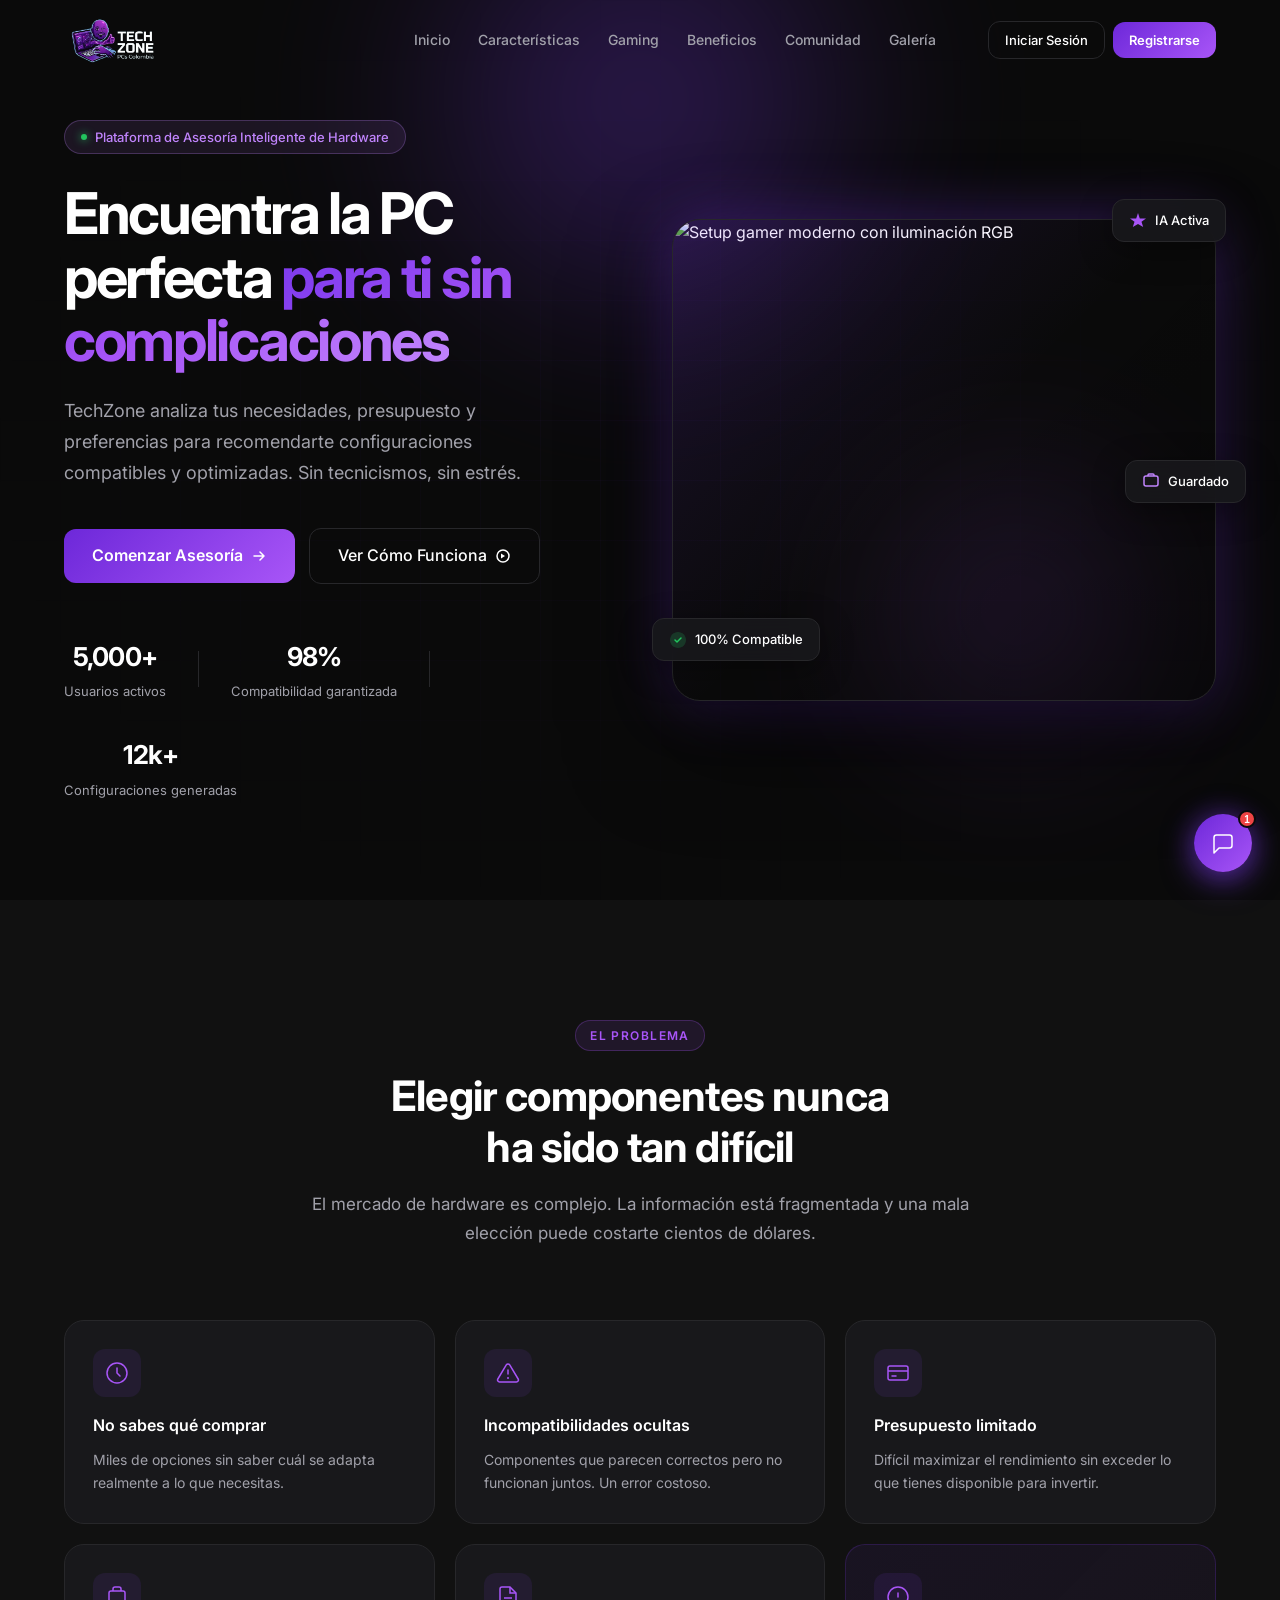
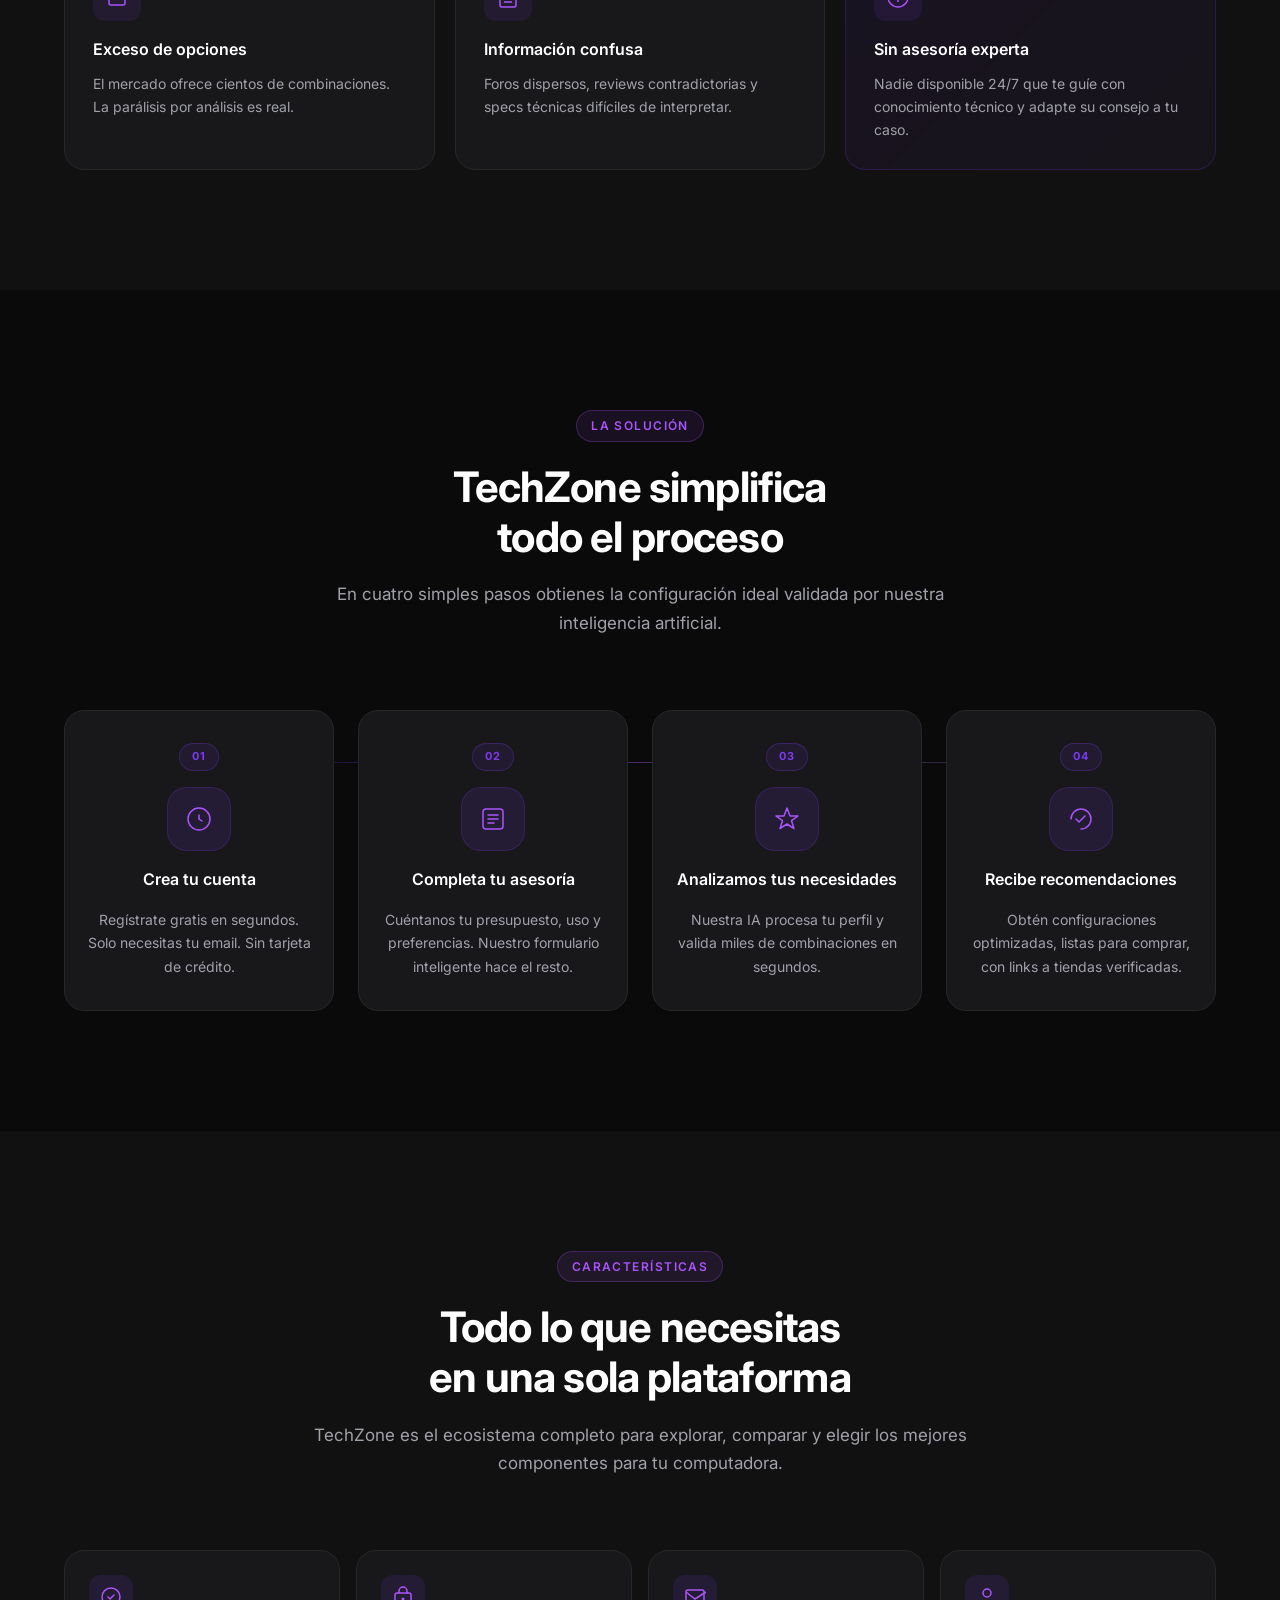
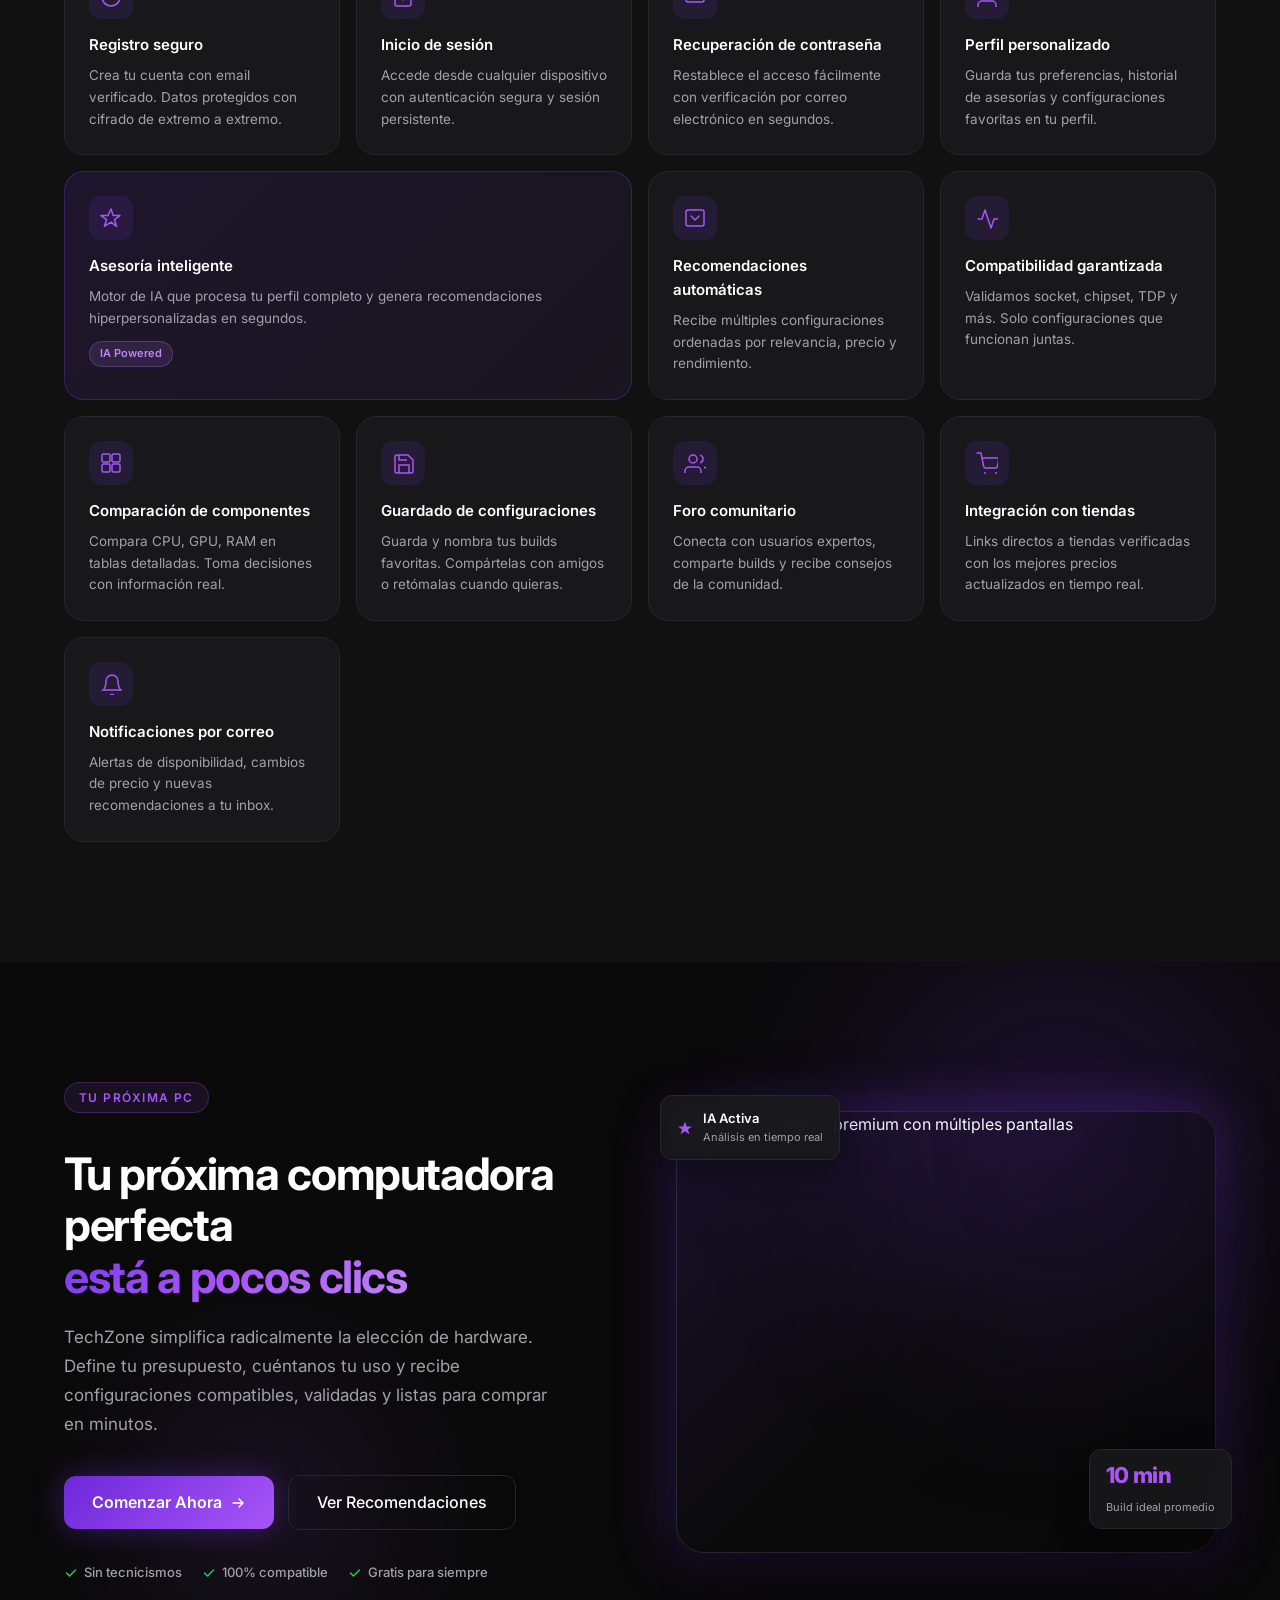
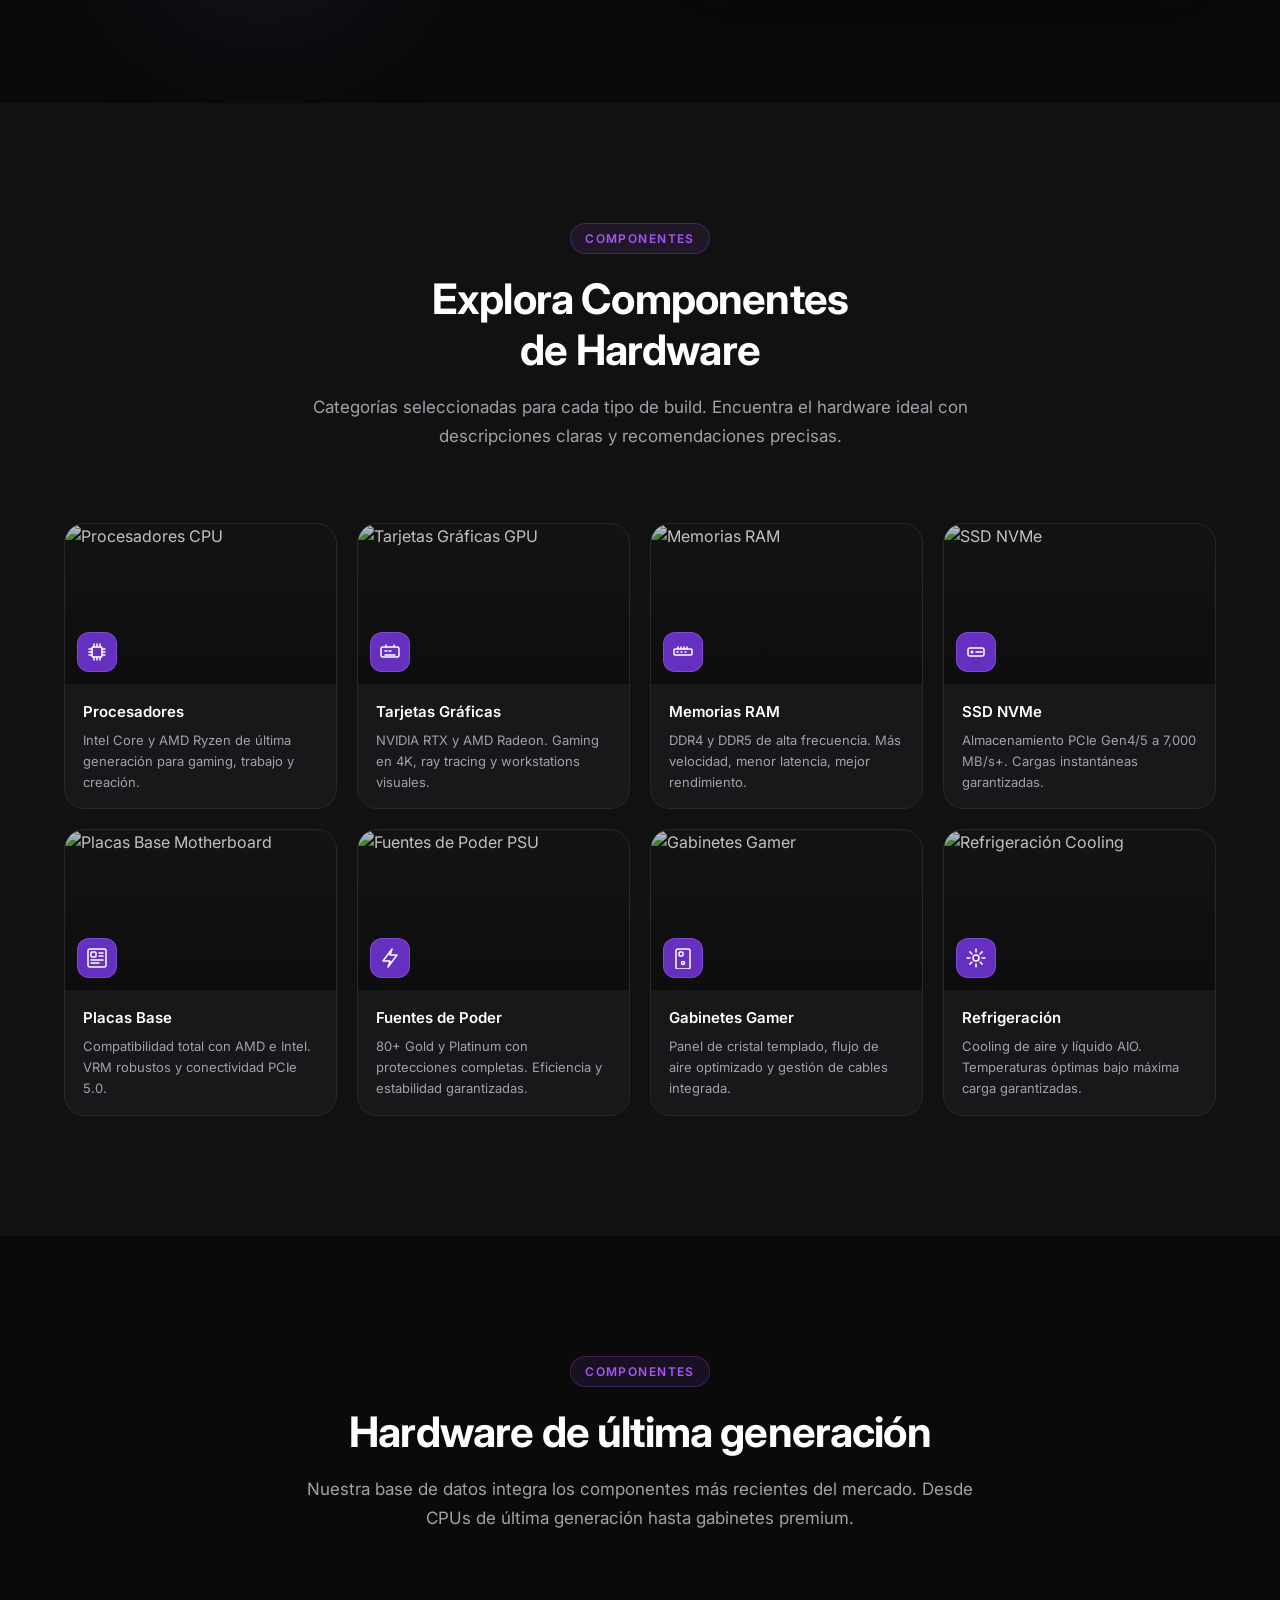
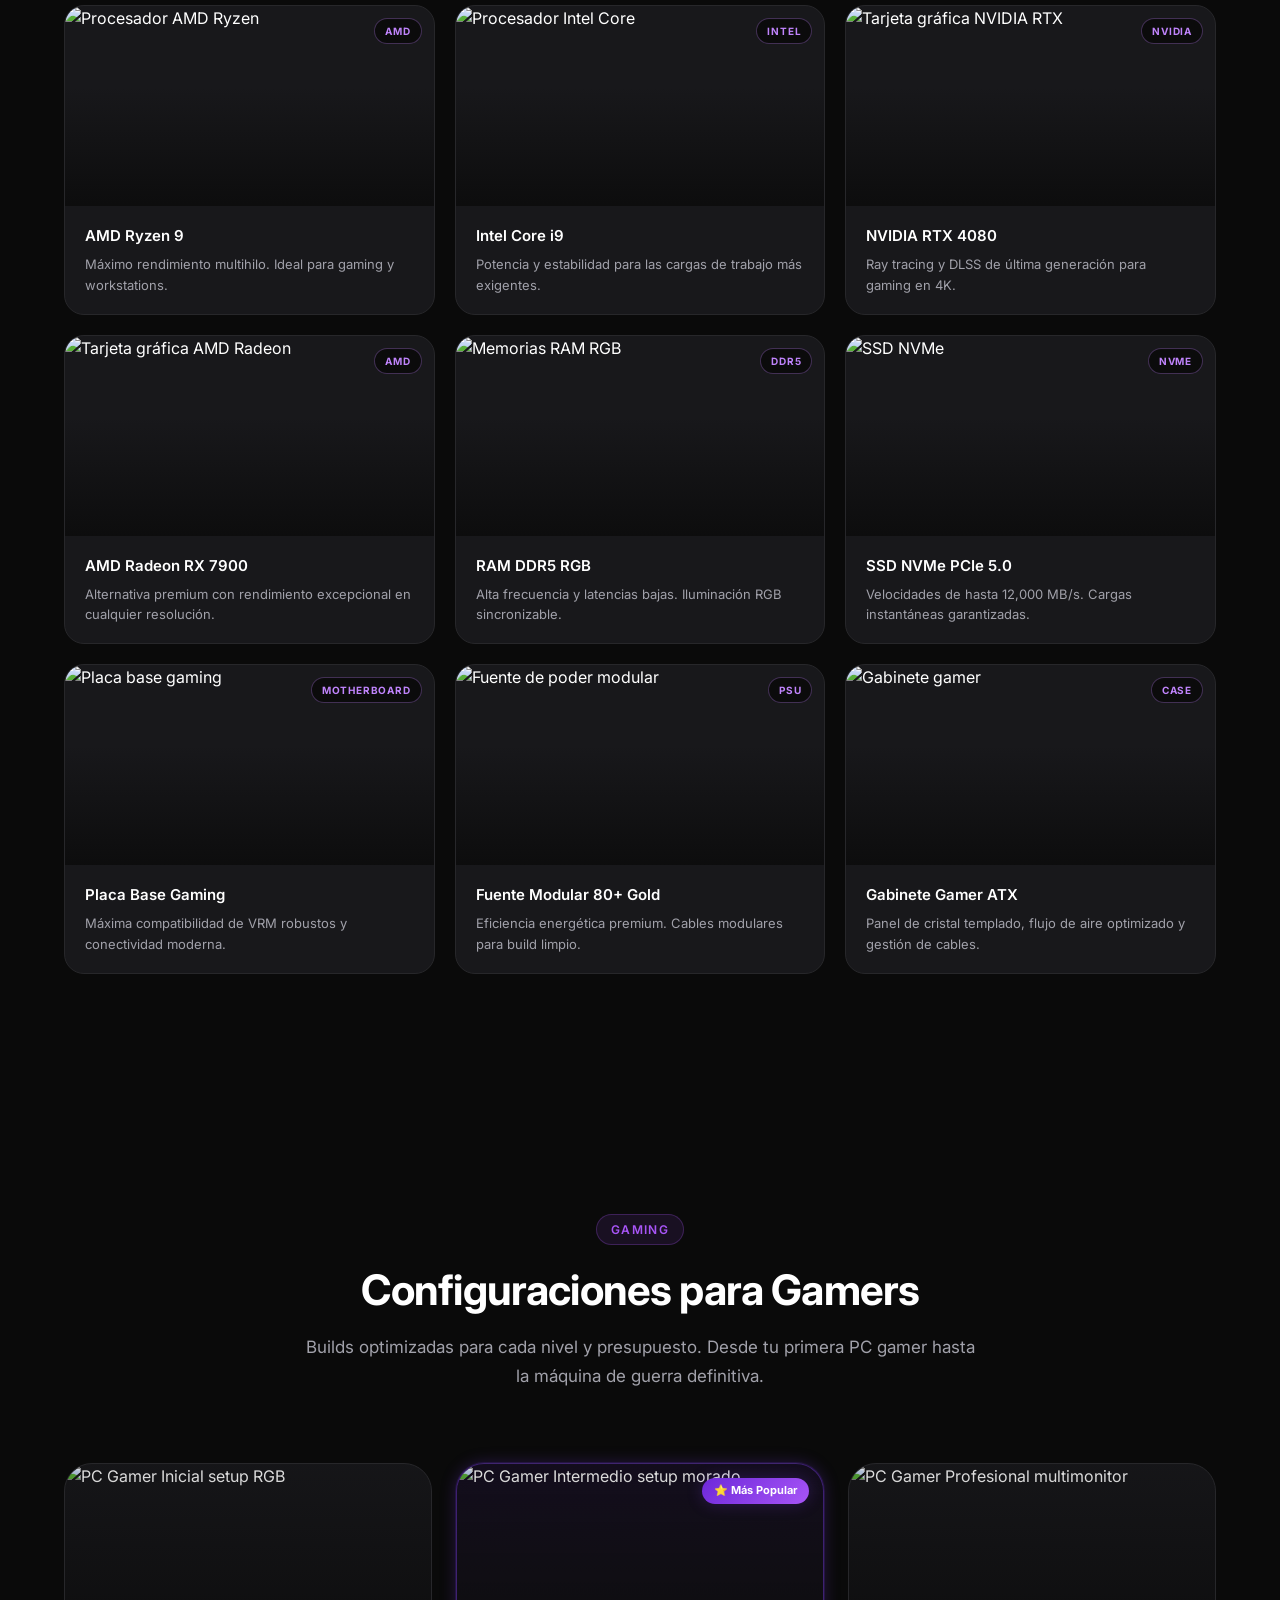
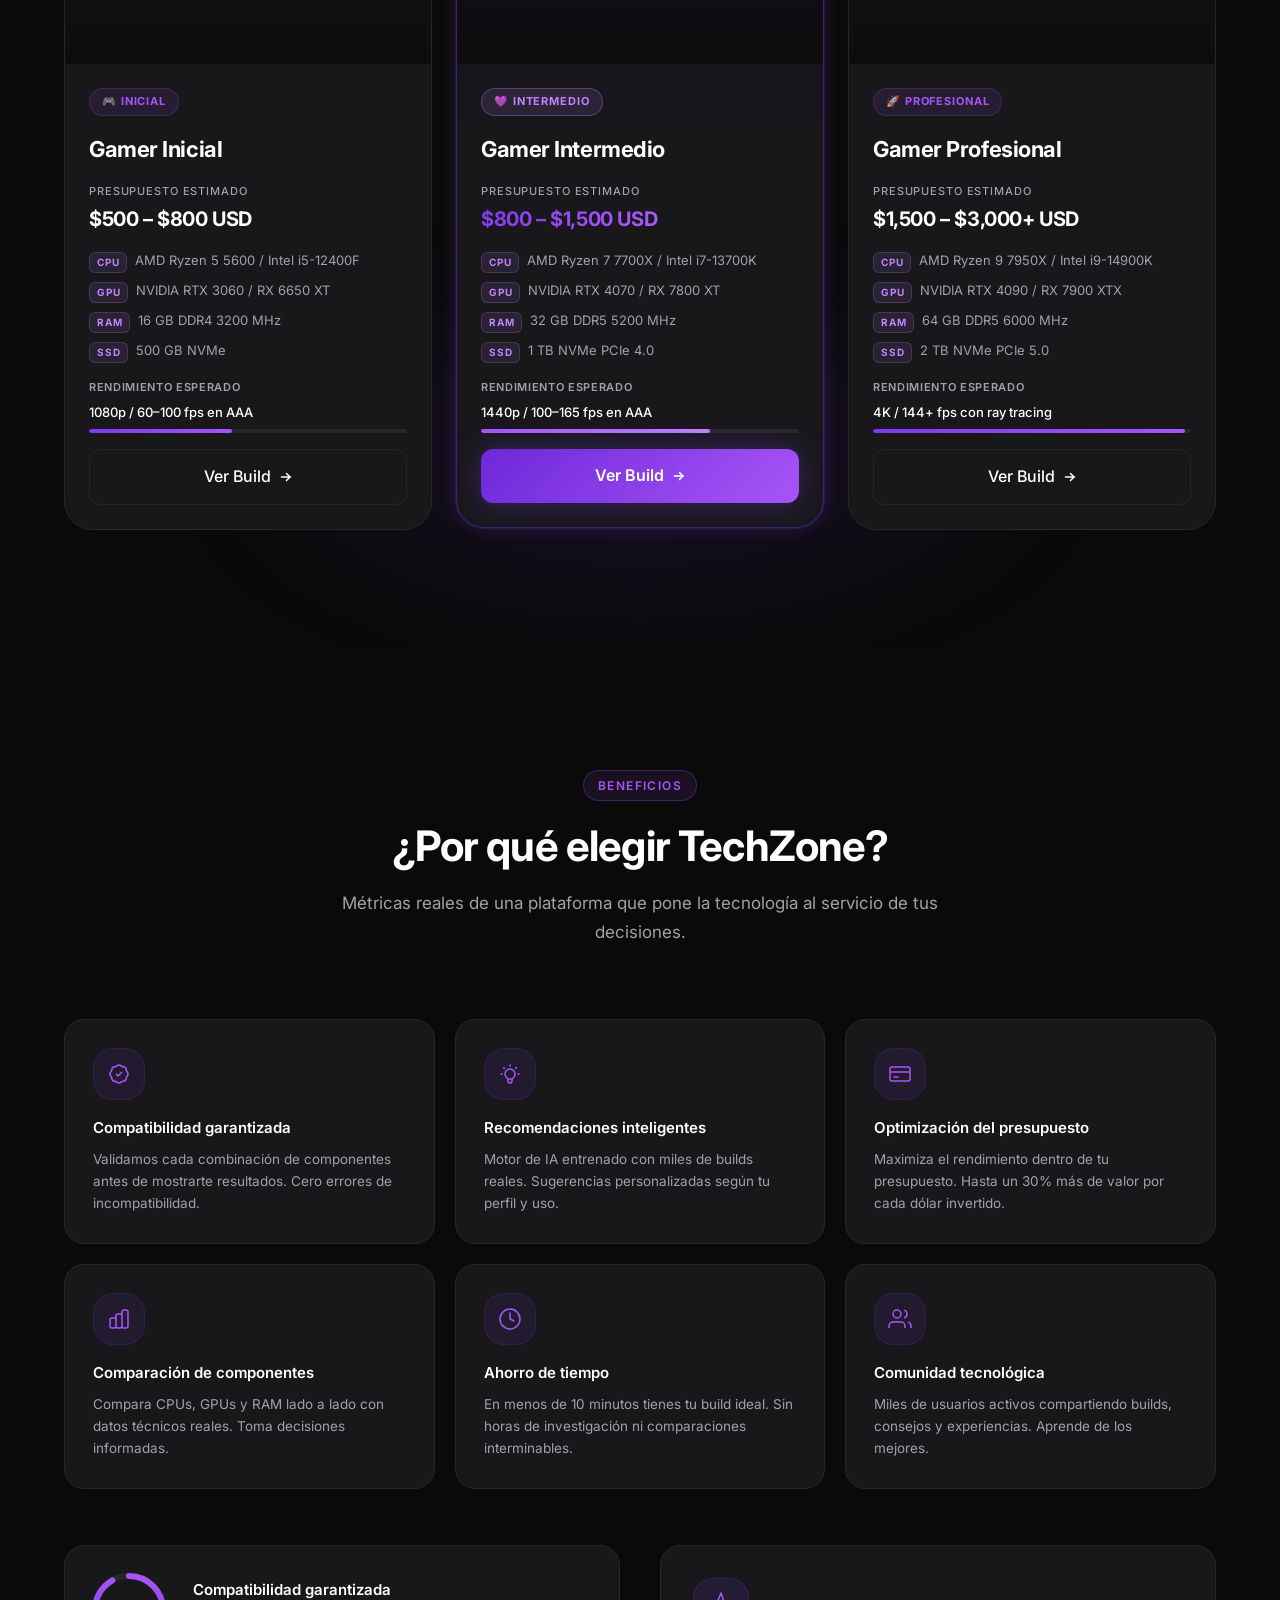
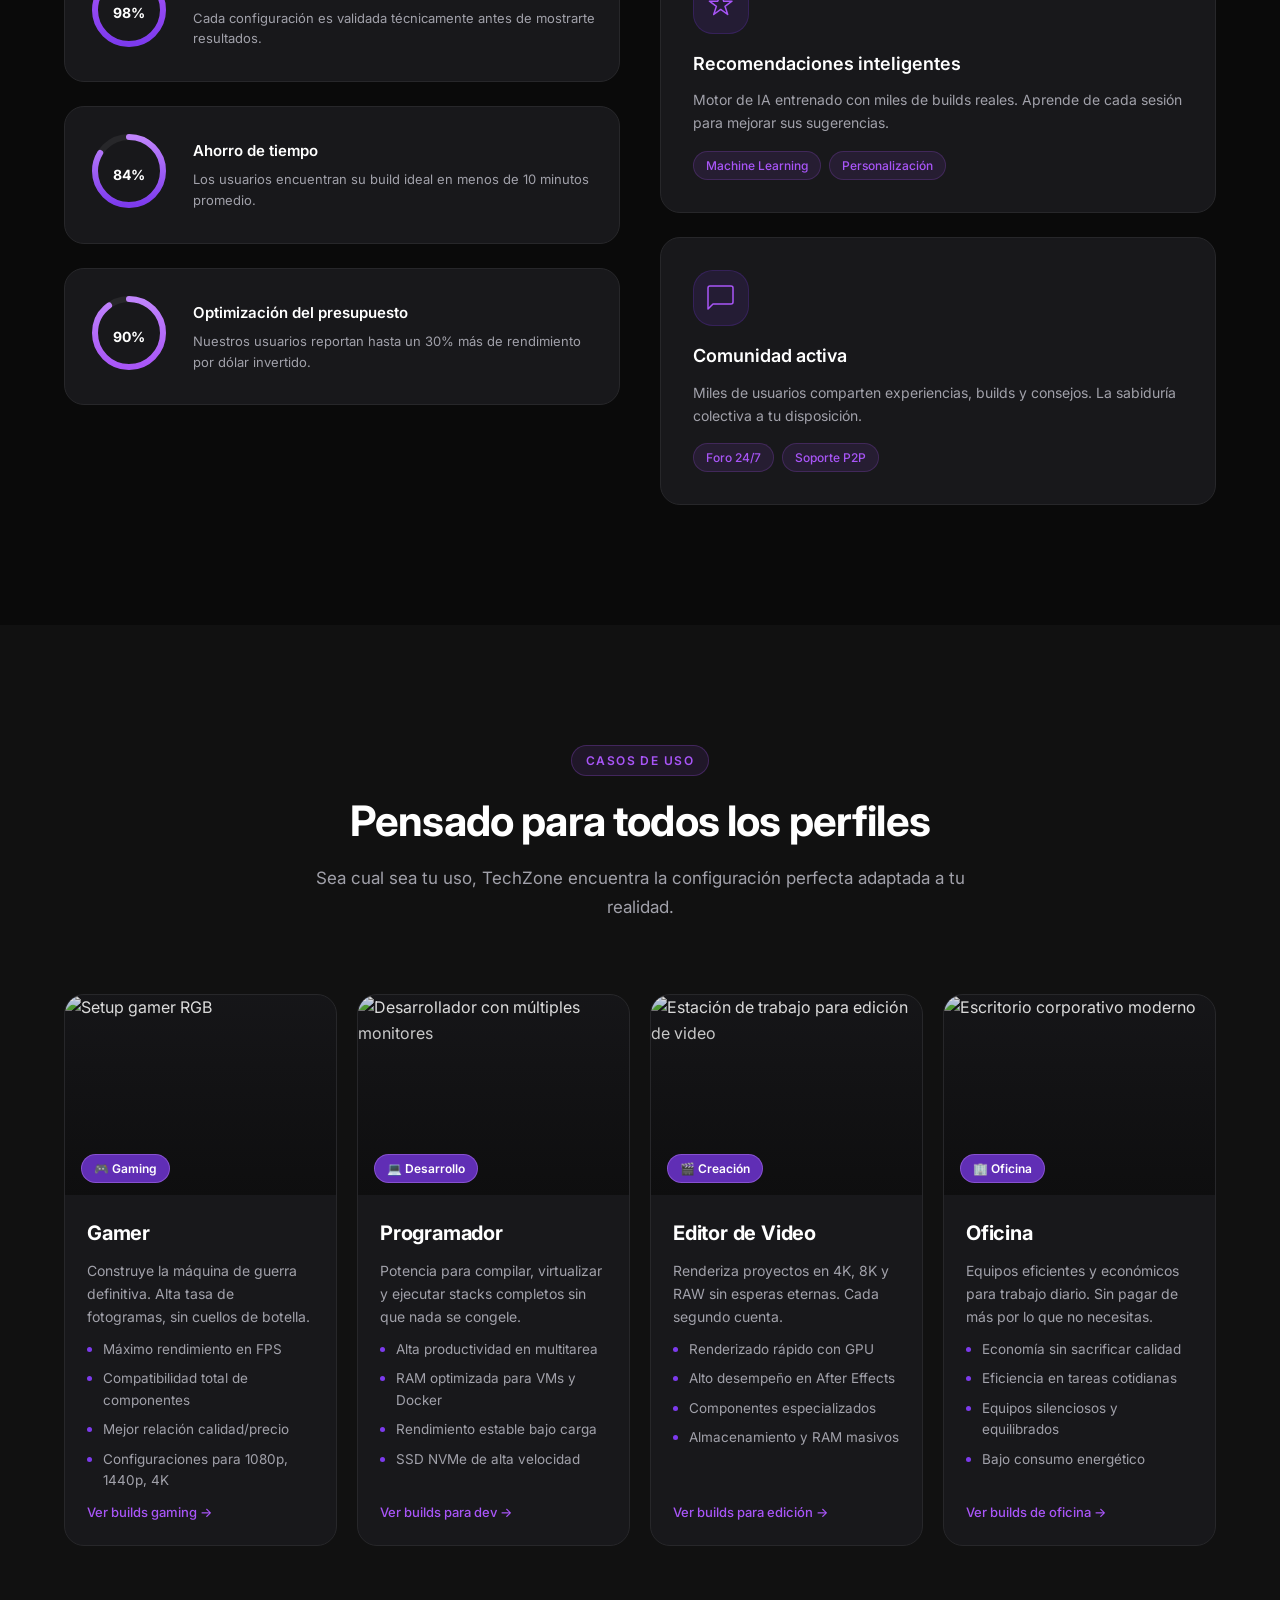
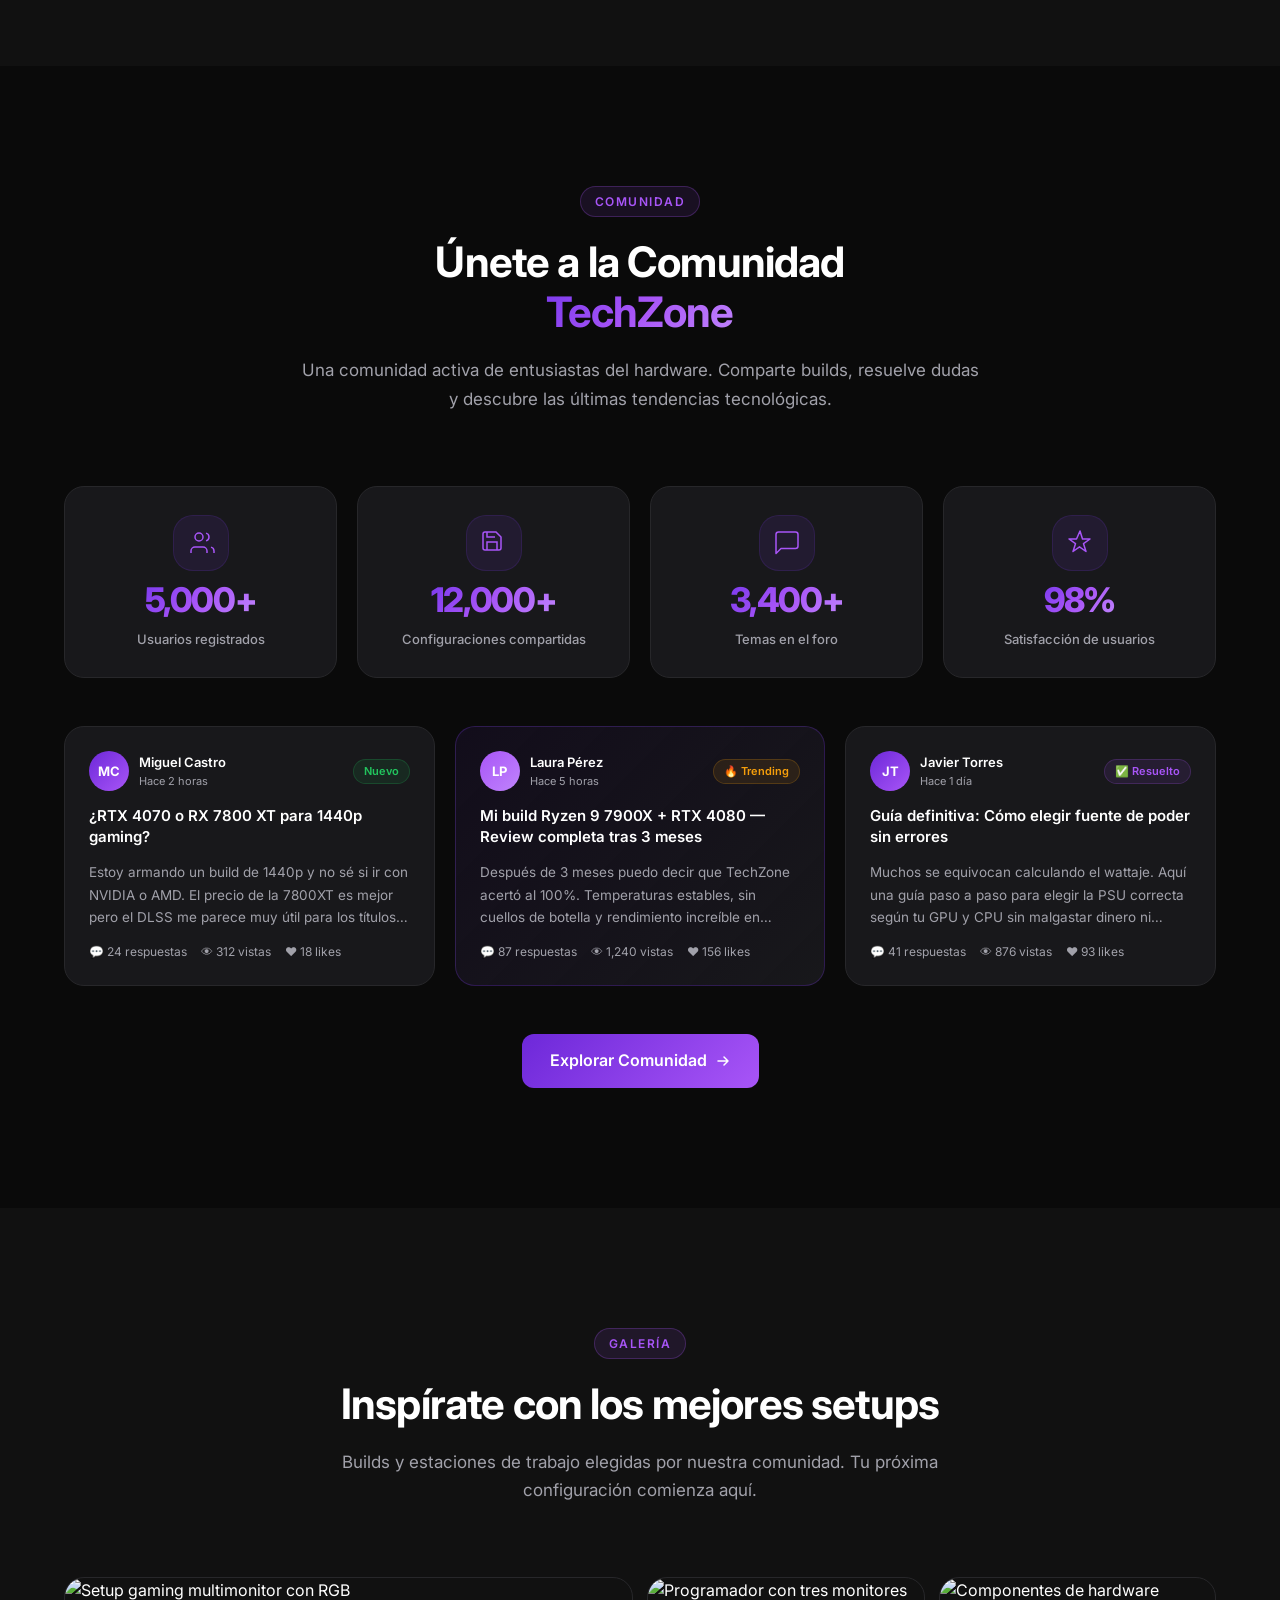
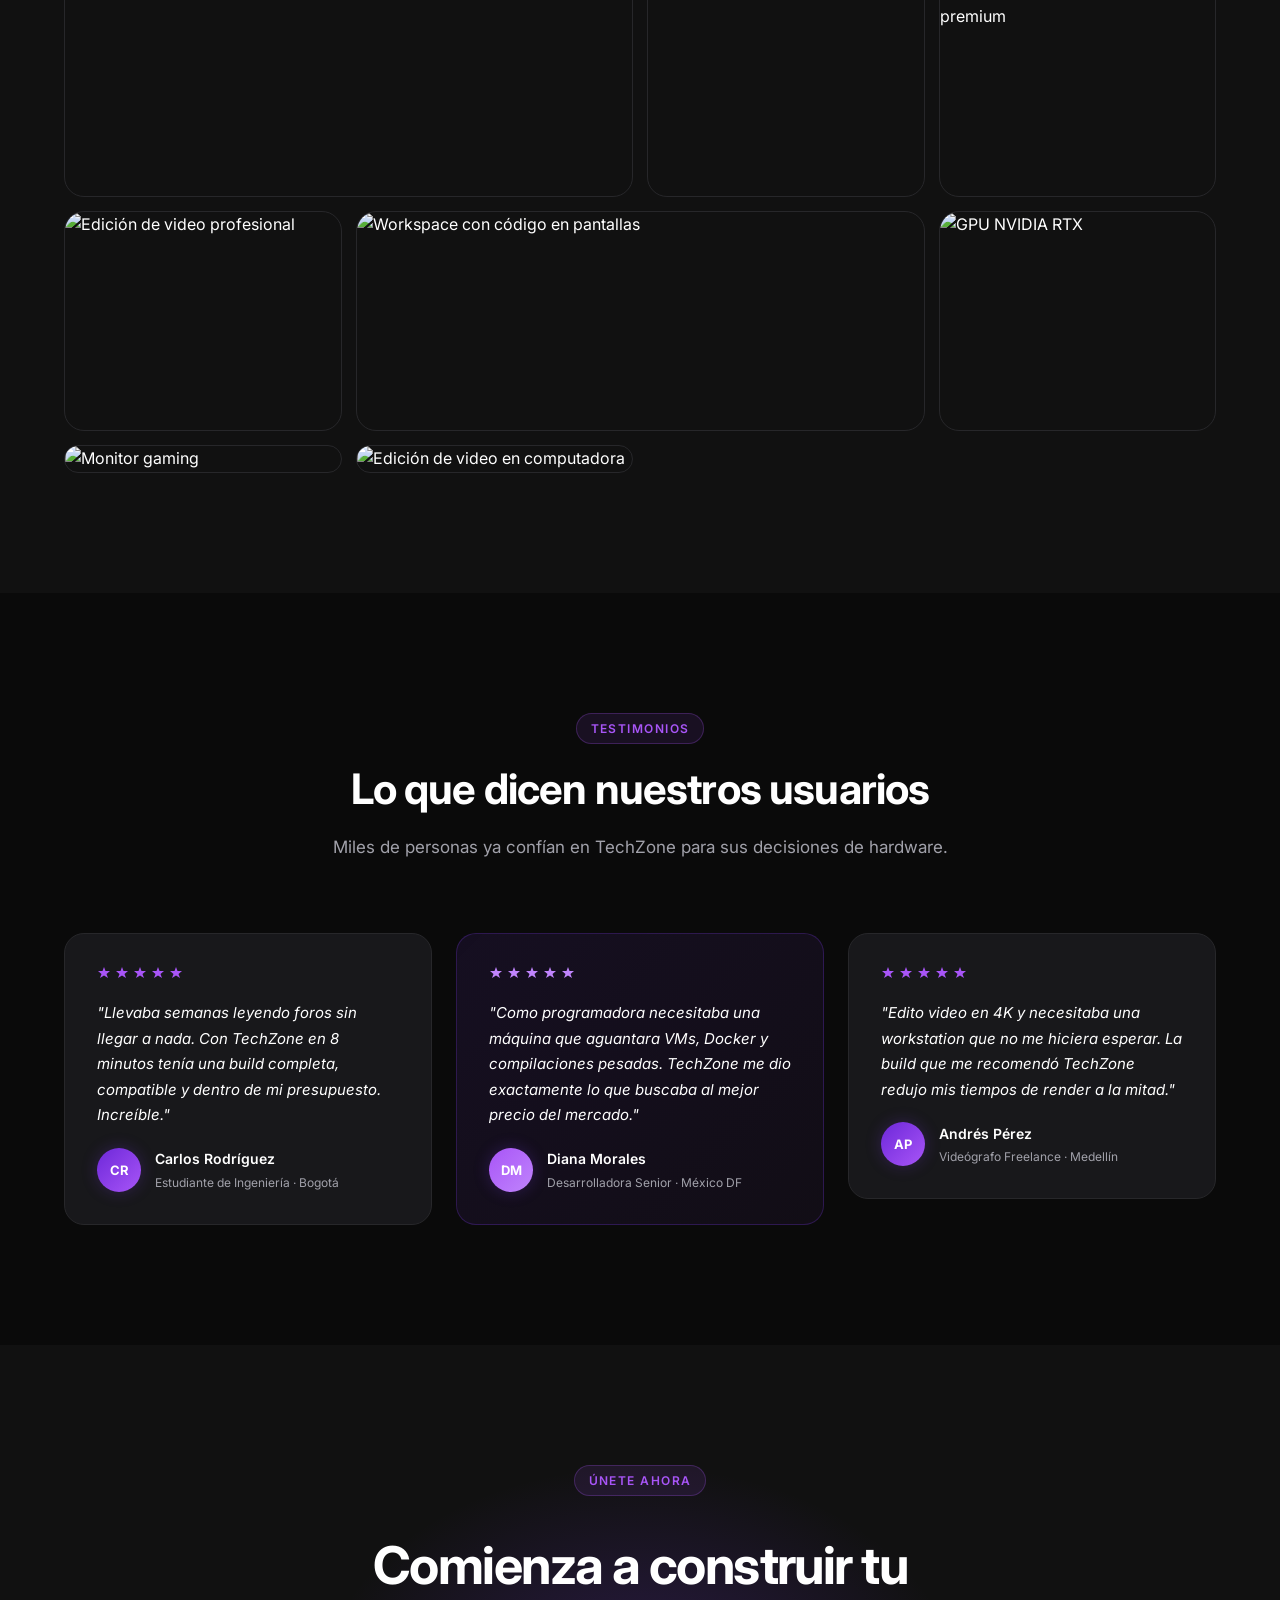
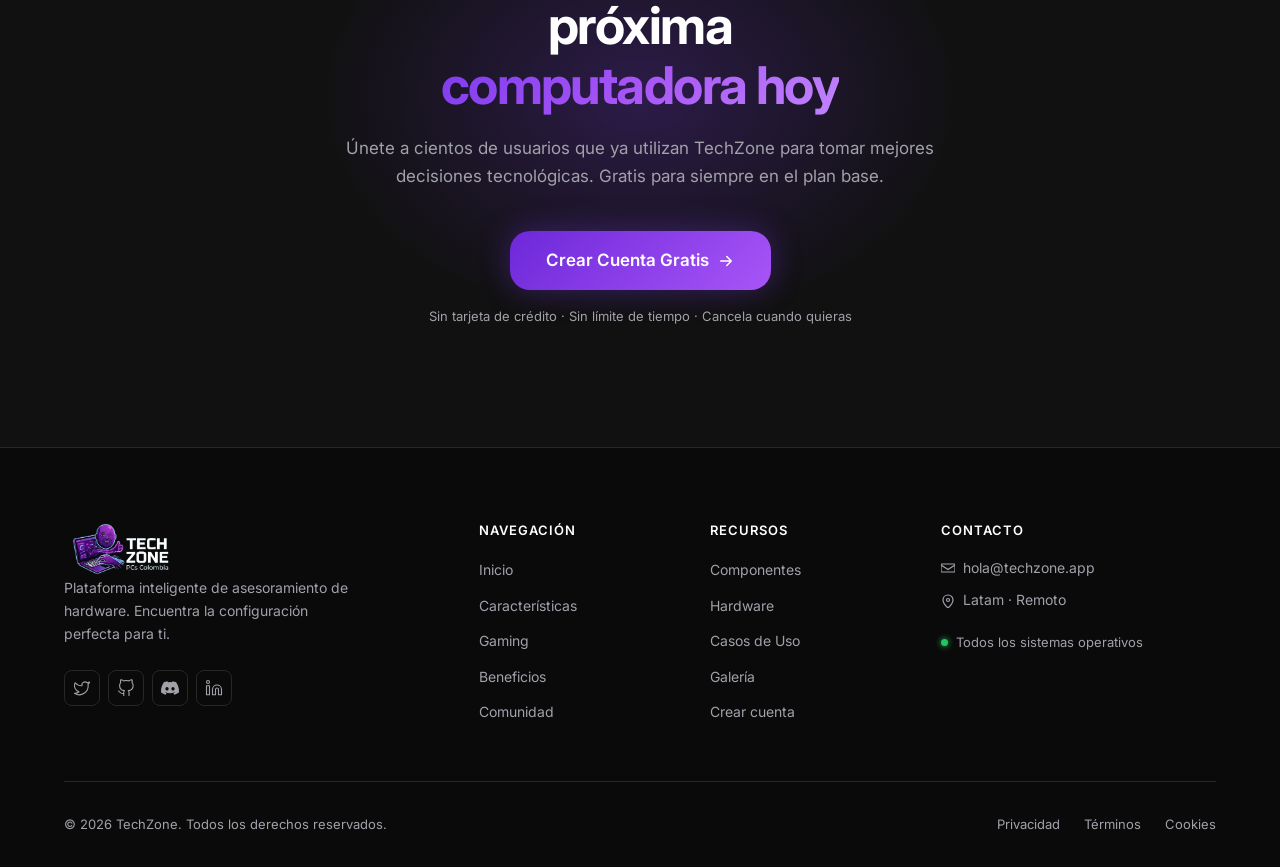
==== commit 296a8c98: "Add files via upload" ====
--- a/Landing/index.html
+++ b/Landing/index.html
@@ -33,9 +33,12 @@
       </button>
 
       <ul class="nav-links" id="navLinks" role="list">
-        <li><a href="#inicio"  class="nav-link">Inicio</a></li>
-        <li><a href="#galeria" class="nav-link">Foro</a></li>
-        <li><a href="#"        class="nav-link">Perfil</a></li>
+        <li><a href="#inicio"          class="nav-link">Inicio</a></li>
+        <li><a href="#caracteristicas" class="nav-link">Características</a></li>
+        <li><a href="#gaming"          class="nav-link">Gaming</a></li>
+        <li><a href="#beneficios"      class="nav-link">Beneficios</a></li>
+        <li><a href="#comunidad"       class="nav-link">Comunidad</a></li>
+        <li><a href="#galeria"         class="nav-link">Galería</a></li>
       </ul>
 
       <div class="nav-auth">
@@ -356,7 +359,144 @@
     </section>
 
     <!-- ════════════════════════════════════════════════
-         HARDWARE COMPONENTS — NUEVA SECCIÓN
+         HERO SECUNDARIO — T-07
+    ═════════════════════════════════════════════════ -->
+    <section class="section hero-sec" id="hero-secundario" aria-labelledby="hero-sec-title">
+      <div class="hero-sec-bg" aria-hidden="true">
+        <div class="hero-sec-glow-1"></div>
+        <div class="hero-sec-glow-2"></div>
+      </div>
+      <div class="container hero-sec-split">
+
+        <div class="hero-sec-content fade-up">
+          <div class="section-label">Tu próxima PC</div>
+          <h2 class="hero-sec-title" id="hero-sec-title">
+            Tu próxima computadora perfecta<br>
+            <span class="gradient-text">está a pocos clics</span>
+          </h2>
+          <p class="hero-sec-desc">TechZone simplifica radicalmente la elección de hardware. Define tu presupuesto, cuéntanos tu uso y recibe configuraciones compatibles, validadas y listas para comprar en minutos.</p>
+          <div class="hero-sec-actions">
+            <a href="#registro" class="btn-primary btn-lg btn-glow">
+              Comenzar Ahora
+              <svg width="16" height="16" viewBox="0 0 16 16" fill="none" aria-hidden="true"><path d="M3 8h10m-4-4 4 4-4 4" stroke="currentColor" stroke-width="1.5" stroke-linecap="round" stroke-linejoin="round"/></svg>
+            </a>
+            <a href="#hardware" class="btn-secondary btn-lg">Ver Recomendaciones</a>
+          </div>
+          <div class="hero-sec-checks">
+            <span class="hsc-item"><svg width="14" height="14" viewBox="0 0 14 14" fill="none"><path d="M2.5 7l3 3 6-6" stroke="#22C55E" stroke-width="1.5" stroke-linecap="round" stroke-linejoin="round"/></svg>Sin tecnicismos</span>
+            <span class="hsc-item"><svg width="14" height="14" viewBox="0 0 14 14" fill="none"><path d="M2.5 7l3 3 6-6" stroke="#22C55E" stroke-width="1.5" stroke-linecap="round" stroke-linejoin="round"/></svg>100% compatible</span>
+            <span class="hsc-item"><svg width="14" height="14" viewBox="0 0 14 14" fill="none"><path d="M2.5 7l3 3 6-6" stroke="#22C55E" stroke-width="1.5" stroke-linecap="round" stroke-linejoin="round"/></svg>Gratis para siempre</span>
+          </div>
+        </div>
+
+        <div class="hero-sec-visual fade-up" aria-hidden="true">
+          <div class="hero-sec-img-frame">
+            <img src="https://images.pexels.com/photos/1714208/pexels-photo-1714208.jpeg?auto=compress&cs=tinysrgb&w=900" alt="Setup tecnológico premium con múltiples pantallas" class="hero-sec-img" loading="lazy"/>
+            <div class="hero-sec-overlay"></div>
+          </div>
+          <div class="hero-sec-badge hero-sec-badge-1">
+            <svg width="16" height="16" viewBox="0 0 16 16" fill="none"><path d="M8 1.5l1.8 4.9H15l-4.1 3 1.6 4.9L8 11.3 3.5 14.3l1.6-4.9L1 6.4h5.2L8 1.5z" fill="#A855F7"/></svg>
+            <div><div class="hsb-main">IA Activa</div><div class="hsb-sub">Análisis en tiempo real</div></div>
+          </div>
+          <div class="hero-sec-badge hero-sec-badge-2">
+            <div class="hsb-num">10 min</div>
+            <div class="hsb-sub">Build ideal promedio</div>
+          </div>
+        </div>
+
+      </div>
+    </section>
+
+    <!-- ════════════════════════════════════════════════
+         EXPLORA COMPONENTES — T-04
+    ═════════════════════════════════════════════════ -->
+    <section class="section componentes" id="componentes" aria-labelledby="comp-title">
+      <div class="container">
+        <div class="section-header fade-up">
+          <div class="section-label">Componentes</div>
+          <h2 class="section-title" id="comp-title">Explora Componentes<br>de Hardware</h2>
+          <p class="section-subtitle">Categorías seleccionadas para cada tipo de build. Encuentra el hardware ideal con descripciones claras y recomendaciones precisas.</p>
+        </div>
+        <div class="comp-grid">
+
+          <article class="comp-card fade-up">
+            <div class="comp-img-wrap">
+              <img src="https://images.pexels.com/photos/30083229/pexels-photo-30083229.jpeg?auto=compress&cs=tinysrgb&w=600" alt="Procesadores CPU" class="comp-img" loading="lazy"/>
+              <div class="comp-overlay"></div>
+              <div class="comp-icon"><svg width="22" height="22" viewBox="0 0 22 22" fill="none"><rect x="6" y="6" width="10" height="10" rx="1" stroke="currentColor" stroke-width="1.5"/><path d="M8 6V3M11 6V3M14 6V3M8 19v-3M11 19v-3M14 19v-3M6 8H3M6 11H3M6 14H3M19 8h-3M19 11h-3M19 14h-3" stroke="currentColor" stroke-width="1.5" stroke-linecap="round"/></svg></div>
+            </div>
+            <div class="comp-body"><h3 class="comp-name">Procesadores</h3><p class="comp-desc">Intel Core y AMD Ryzen de última generación para gaming, trabajo y creación.</p></div>
+          </article>
+
+          <article class="comp-card fade-up">
+            <div class="comp-img-wrap">
+              <img src="https://images.pexels.com/photos/8622911/pexels-photo-8622911.jpeg?auto=compress&cs=tinysrgb&w=600" alt="Tarjetas Gráficas GPU" class="comp-img" loading="lazy"/>
+              <div class="comp-overlay"></div>
+              <div class="comp-icon"><svg width="22" height="22" viewBox="0 0 22 22" fill="none"><rect x="2" y="6" width="18" height="10" rx="2" stroke="currentColor" stroke-width="1.5"/><path d="M6 10h2M10 10h2M6 14h10" stroke="currentColor" stroke-width="1.5" stroke-linecap="round"/><path d="M7 6V4M15 6V4" stroke="currentColor" stroke-width="1.5" stroke-linecap="round"/></svg></div>
+            </div>
+            <div class="comp-body"><h3 class="comp-name">Tarjetas Gráficas</h3><p class="comp-desc">NVIDIA RTX y AMD Radeon. Gaming en 4K, ray tracing y workstations visuales.</p></div>
+          </article>
+
+          <article class="comp-card fade-up">
+            <div class="comp-img-wrap">
+              <img src="https://images.pexels.com/photos/34006659/pexels-photo-34006659.jpeg?auto=compress&cs=tinysrgb&w=600" alt="Memorias RAM" class="comp-img" loading="lazy"/>
+              <div class="comp-overlay"></div>
+              <div class="comp-icon"><svg width="22" height="22" viewBox="0 0 22 22" fill="none"><rect x="2" y="8" width="18" height="6" rx="1" stroke="currentColor" stroke-width="1.5"/><path d="M6 8V6M9 8V6M12 8V6M15 8V6" stroke="currentColor" stroke-width="1.5" stroke-linecap="round"/><path d="M5 11h1M9 11h1M13 11h1" stroke="currentColor" stroke-width="1.5" stroke-linecap="round"/></svg></div>
+            </div>
+            <div class="comp-body"><h3 class="comp-name">Memorias RAM</h3><p class="comp-desc">DDR4 y DDR5 de alta frecuencia. Más velocidad, menor latencia, mejor rendimiento.</p></div>
+          </article>
+
+          <article class="comp-card fade-up">
+            <div class="comp-img-wrap">
+              <img src="https://images.pexels.com/photos/2582937/pexels-photo-2582937.jpeg?auto=compress&cs=tinysrgb&w=600" alt="SSD NVMe" class="comp-img" loading="lazy"/>
+              <div class="comp-overlay"></div>
+              <div class="comp-icon"><svg width="22" height="22" viewBox="0 0 22 22" fill="none"><rect x="3" y="7" width="16" height="8" rx="2" stroke="currentColor" stroke-width="1.5"/><circle cx="7" cy="11" r="1.5" fill="currentColor"/><path d="M11 11h6" stroke="currentColor" stroke-width="1.5" stroke-linecap="round"/></svg></div>
+            </div>
+            <div class="comp-body"><h3 class="comp-name">SSD NVMe</h3><p class="comp-desc">Almacenamiento PCIe Gen4/5 a 7,000 MB/s+. Cargas instantáneas garantizadas.</p></div>
+          </article>
+
+          <article class="comp-card fade-up">
+            <div class="comp-img-wrap">
+              <img src="https://images.pexels.com/photos/12899156/pexels-photo-12899156.jpeg?auto=compress&cs=tinysrgb&w=600" alt="Placas Base Motherboard" class="comp-img" loading="lazy"/>
+              <div class="comp-overlay"></div>
+              <div class="comp-icon"><svg width="22" height="22" viewBox="0 0 22 22" fill="none"><rect x="2" y="2" width="18" height="18" rx="2" stroke="currentColor" stroke-width="1.5"/><rect x="5" y="5" width="5" height="5" rx="1" stroke="currentColor" stroke-width="1.5"/><path d="M13 6h4M13 9h4M5 13h12M5 16h8" stroke="currentColor" stroke-width="1.5" stroke-linecap="round"/></svg></div>
+            </div>
+            <div class="comp-body"><h3 class="comp-name">Placas Base</h3><p class="comp-desc">Compatibilidad total con AMD e Intel. VRM robustos y conectividad PCIe 5.0.</p></div>
+          </article>
+
+          <article class="comp-card fade-up">
+            <div class="comp-img-wrap">
+              <img src="https://images.pexels.com/photos/33693785/pexels-photo-33693785.jpeg?auto=compress&cs=tinysrgb&w=600" alt="Fuentes de Poder PSU" class="comp-img" loading="lazy"/>
+              <div class="comp-overlay"></div>
+              <div class="comp-icon"><svg width="22" height="22" viewBox="0 0 22 22" fill="none"><path d="M13 2L4 14h7l-2 6 9-12h-7l2-6z" stroke="currentColor" stroke-width="1.5" stroke-linecap="round" stroke-linejoin="round"/></svg></div>
+            </div>
+            <div class="comp-body"><h3 class="comp-name">Fuentes de Poder</h3><p class="comp-desc">80+ Gold y Platinum con protecciones completas. Eficiencia y estabilidad garantizadas.</p></div>
+          </article>
+
+          <article class="comp-card fade-up">
+            <div class="comp-img-wrap">
+              <img src="https://images.pexels.com/photos/1038916/pexels-photo-1038916.jpeg?auto=compress&cs=tinysrgb&w=600" alt="Gabinetes Gamer" class="comp-img" loading="lazy"/>
+              <div class="comp-overlay"></div>
+              <div class="comp-icon"><svg width="22" height="22" viewBox="0 0 22 22" fill="none"><rect x="4" y="2" width="14" height="20" rx="2" stroke="currentColor" stroke-width="1.5"/><rect x="7" y="5" width="4" height="4" rx="1" stroke="currentColor" stroke-width="1.5"/><circle cx="11" cy="16" r="1.5" stroke="currentColor" stroke-width="1.5"/></svg></div>
+            </div>
+            <div class="comp-body"><h3 class="comp-name">Gabinetes Gamer</h3><p class="comp-desc">Panel de cristal templado, flujo de aire optimizado y gestión de cables integrada.</p></div>
+          </article>
+
+          <article class="comp-card fade-up">
+            <div class="comp-img-wrap">
+              <img src="https://images.pexels.com/photos/30469971/pexels-photo-30469971.jpeg?auto=compress&cs=tinysrgb&w=600" alt="Refrigeración Cooling" class="comp-img" loading="lazy"/>
+              <div class="comp-overlay"></div>
+              <div class="comp-icon"><svg width="22" height="22" viewBox="0 0 22 22" fill="none"><circle cx="11" cy="11" r="3" stroke="currentColor" stroke-width="1.5"/><path d="M11 2v3M11 17v3M2 11h3M17 11h3M4.9 4.9l2.1 2.1M15 15l2.1 2.1M4.9 17.1l2.1-2.1M15 7l2.1-2.1" stroke="currentColor" stroke-width="1.5" stroke-linecap="round"/></svg></div>
+            </div>
+            <div class="comp-body"><h3 class="comp-name">Refrigeración</h3><p class="comp-desc">Cooling de aire y líquido AIO. Temperaturas óptimas bajo máxima carga garantizadas.</p></div>
+          </article>
+
+        </div>
+      </div>
+    </section>
+
+    <!-- ════════════════════════════════════════════════
+         HARDWARE COMPONENTS — T-06 MARCAS
     ═════════════════════════════════════════════════ -->
     <section class="section hardware" id="hardware" aria-labelledby="hw-title">
       <div class="container">
@@ -473,6 +613,105 @@
             <div class="hw-info">
               <h3 class="hw-name">Gabinete Gamer ATX</h3>
               <p class="hw-desc">Panel de cristal templado, flujo de aire optimizado y gestión de cables.</p>
+            </div>
+          </article>
+
+        </div>
+      </div>
+    </section>
+
+    <!-- ════════════════════════════════════════════════
+         GAMING CATEGORIES — T-05
+    ═════════════════════════════════════════════════ -->
+    <section class="section gaming" id="gaming" aria-labelledby="gaming-title">
+      <div class="gaming-bg" aria-hidden="true"><div class="gaming-glow"></div></div>
+      <div class="container">
+        <div class="section-header fade-up">
+          <div class="section-label">Gaming</div>
+          <h2 class="section-title" id="gaming-title">Configuraciones para Gamers</h2>
+          <p class="section-subtitle">Builds optimizadas para cada nivel y presupuesto. Desde tu primera PC gamer hasta la máquina de guerra definitiva.</p>
+        </div>
+        <div class="gaming-grid">
+
+          <article class="gaming-card fade-up">
+            <div class="gaming-card-img-wrap">
+              <img src="https://images.pexels.com/photos/8607559/pexels-photo-8607559.jpeg?auto=compress&cs=tinysrgb&w=700" alt="PC Gamer Inicial setup RGB" class="gaming-card-img" loading="lazy"/>
+              <div class="gaming-card-overlay"></div>
+            </div>
+            <div class="gaming-card-body">
+              <div class="gaming-tier-badge">🎮 Inicial</div>
+              <h3 class="gaming-card-title">Gamer Inicial</h3>
+              <div class="gaming-budget">
+                <span class="budget-label">Presupuesto estimado</span>
+                <span class="budget-price">$500 – $800 USD</span>
+              </div>
+              <ul class="gaming-specs">
+                <li><span class="spec-label">CPU</span><span class="spec-val">AMD Ryzen 5 5600 / Intel i5-12400F</span></li>
+                <li><span class="spec-label">GPU</span><span class="spec-val">NVIDIA RTX 3060 / RX 6650 XT</span></li>
+                <li><span class="spec-label">RAM</span><span class="spec-val">16 GB DDR4 3200 MHz</span></li>
+                <li><span class="spec-label">SSD</span><span class="spec-val">500 GB NVMe</span></li>
+              </ul>
+              <div class="gaming-perf">
+                <div class="perf-label">Rendimiento esperado</div>
+                <div class="perf-value">1080p / 60–100 fps en AAA</div>
+                <div class="perf-bar"><div class="perf-fill" style="width:45%"></div></div>
+              </div>
+              <a href="#registro" class="btn-secondary btn-lg gaming-cta">Ver Build <svg width="14" height="14" viewBox="0 0 14 14" fill="none"><path d="M2.5 7h9M7.5 3.5 11 7l-3.5 3.5" stroke="currentColor" stroke-width="1.5" stroke-linecap="round" stroke-linejoin="round"/></svg></a>
+            </div>
+          </article>
+
+          <article class="gaming-card gaming-card-featured fade-up">
+            <div class="gaming-popular-badge">⭐ Más Popular</div>
+            <div class="gaming-card-img-wrap">
+              <img src="https://images.pexels.com/photos/30469967/pexels-photo-30469967.jpeg?auto=compress&cs=tinysrgb&w=700" alt="PC Gamer Intermedio setup morado" class="gaming-card-img" loading="lazy"/>
+              <div class="gaming-card-overlay"></div>
+            </div>
+            <div class="gaming-card-body">
+              <div class="gaming-tier-badge gaming-tier-featured">💜 Intermedio</div>
+              <h3 class="gaming-card-title">Gamer Intermedio</h3>
+              <div class="gaming-budget">
+                <span class="budget-label">Presupuesto estimado</span>
+                <span class="budget-price gradient-text">$800 – $1,500 USD</span>
+              </div>
+              <ul class="gaming-specs">
+                <li><span class="spec-label">CPU</span><span class="spec-val">AMD Ryzen 7 7700X / Intel i7-13700K</span></li>
+                <li><span class="spec-label">GPU</span><span class="spec-val">NVIDIA RTX 4070 / RX 7800 XT</span></li>
+                <li><span class="spec-label">RAM</span><span class="spec-val">32 GB DDR5 5200 MHz</span></li>
+                <li><span class="spec-label">SSD</span><span class="spec-val">1 TB NVMe PCIe 4.0</span></li>
+              </ul>
+              <div class="gaming-perf">
+                <div class="perf-label">Rendimiento esperado</div>
+                <div class="perf-value">1440p / 100–165 fps en AAA</div>
+                <div class="perf-bar"><div class="perf-fill perf-fill-featured" style="width:72%"></div></div>
+              </div>
+              <a href="#registro" class="btn-primary btn-lg gaming-cta btn-glow">Ver Build <svg width="14" height="14" viewBox="0 0 14 14" fill="none"><path d="M2.5 7h9M7.5 3.5 11 7l-3.5 3.5" stroke="currentColor" stroke-width="1.5" stroke-linecap="round" stroke-linejoin="round"/></svg></a>
+            </div>
+          </article>
+
+          <article class="gaming-card fade-up">
+            <div class="gaming-card-img-wrap">
+              <img src="https://images.pexels.com/photos/32260117/pexels-photo-32260117.jpeg?auto=compress&cs=tinysrgb&w=700" alt="PC Gamer Profesional multimonitor" class="gaming-card-img" loading="lazy"/>
+              <div class="gaming-card-overlay"></div>
+            </div>
+            <div class="gaming-card-body">
+              <div class="gaming-tier-badge">🚀 Profesional</div>
+              <h3 class="gaming-card-title">Gamer Profesional</h3>
+              <div class="gaming-budget">
+                <span class="budget-label">Presupuesto estimado</span>
+                <span class="budget-price">$1,500 – $3,000+ USD</span>
+              </div>
+              <ul class="gaming-specs">
+                <li><span class="spec-label">CPU</span><span class="spec-val">AMD Ryzen 9 7950X / Intel i9-14900K</span></li>
+                <li><span class="spec-label">GPU</span><span class="spec-val">NVIDIA RTX 4090 / RX 7900 XTX</span></li>
+                <li><span class="spec-label">RAM</span><span class="spec-val">64 GB DDR5 6000 MHz</span></li>
+                <li><span class="spec-label">SSD</span><span class="spec-val">2 TB NVMe PCIe 5.0</span></li>
+              </ul>
+              <div class="gaming-perf">
+                <div class="perf-label">Rendimiento esperado</div>
+                <div class="perf-value">4K / 144+ fps con ray tracing</div>
+                <div class="perf-bar"><div class="perf-fill" style="width:98%"></div></div>
+              </div>
+              <a href="#registro" class="btn-secondary btn-lg gaming-cta">Ver Build <svg width="14" height="14" viewBox="0 0 14 14" fill="none"><path d="M2.5 7h9M7.5 3.5 11 7l-3.5 3.5" stroke="currentColor" stroke-width="1.5" stroke-linecap="round" stroke-linejoin="round"/></svg></a>
             </div>
           </article>
 
@@ -489,6 +728,46 @@
           <div class="section-label">Beneficios</div>
           <h2 class="section-title" id="ben-title">¿Por qué elegir TechZone?</h2>
           <p class="section-subtitle">Métricas reales de una plataforma que pone la tecnología al servicio de tus decisiones.</p>
+        </div>
+
+        <div class="benefits-grid fade-up">
+
+          <article class="benefit-card">
+            <div class="benefit-card-icon"><svg width="24" height="24" viewBox="0 0 24 24" fill="none"><path d="M9 12l2 2 4-4M7.835 4.697a3.42 3.42 0 0 0 1.946-.806 3.42 3.42 0 0 1 4.438 0 3.42 3.42 0 0 0 1.946.806 3.42 3.42 0 0 1 3.138 3.138 3.42 3.42 0 0 0 .806 1.946 3.42 3.42 0 0 1 0 4.438 3.42 3.42 0 0 0-.806 1.946 3.42 3.42 0 0 1-3.138 3.138 3.42 3.42 0 0 0-1.946.806 3.42 3.42 0 0 1-4.438 0 3.42 3.42 0 0 0-1.946-.806 3.42 3.42 0 0 1-3.138-3.138 3.42 3.42 0 0 0-.806-1.946 3.42 3.42 0 0 1 0-4.438 3.42 3.42 0 0 0 .806-1.946 3.42 3.42 0 0 1 3.138-3.138z" stroke="currentColor" stroke-width="1.5"/></svg></div>
+            <h4 class="benefit-card-title">Compatibilidad garantizada</h4>
+            <p class="benefit-card-desc">Validamos cada combinación de componentes antes de mostrarte resultados. Cero errores de incompatibilidad.</p>
+          </article>
+
+          <article class="benefit-card">
+            <div class="benefit-card-icon"><svg width="24" height="24" viewBox="0 0 24 24" fill="none"><path d="M9.663 17h4.673M12 3v1m6.364 1.636-.707.707M21 12h-1M4 12H3m3.343-5.657-.707-.707m2.828 9.9a5 5 0 1 1 7.072 0l-.548.547A3.374 3.374 0 0 0 14 18.469V19a2 2 0 1 1-4 0v-.531c0-.895-.356-1.754-.988-2.386l-.548-.547z" stroke="currentColor" stroke-width="1.5" stroke-linecap="round"/></svg></div>
+            <h4 class="benefit-card-title">Recomendaciones inteligentes</h4>
+            <p class="benefit-card-desc">Motor de IA entrenado con miles de builds reales. Sugerencias personalizadas según tu perfil y uso.</p>
+          </article>
+
+          <article class="benefit-card">
+            <div class="benefit-card-icon"><svg width="24" height="24" viewBox="0 0 24 24" fill="none"><rect x="2" y="5" width="20" height="14" rx="2" stroke="currentColor" stroke-width="1.5"/><path d="M2 10h20" stroke="currentColor" stroke-width="1.5"/><path d="M6 15h4" stroke="currentColor" stroke-width="1.5" stroke-linecap="round"/></svg></div>
+            <h4 class="benefit-card-title">Optimización del presupuesto</h4>
+            <p class="benefit-card-desc">Maximiza el rendimiento dentro de tu presupuesto. Hasta un 30% más de valor por cada dólar invertido.</p>
+          </article>
+
+          <article class="benefit-card">
+            <div class="benefit-card-icon"><svg width="24" height="24" viewBox="0 0 24 24" fill="none"><path d="M9 19v-6a2 2 0 0 0-2-2H5a2 2 0 0 0-2 2v6a2 2 0 0 0 2 2h2a2 2 0 0 0 2-2zm0 0V9a2 2 0 0 1 2-2h2a2 2 0 0 1 2 2v10m-6 0a2 2 0 0 0 2 2h2a2 2 0 0 0 2-2m0 0V5a2 2 0 0 1 2-2h2a2 2 0 0 1 2 2v14a2 2 0 0 1-2 2h-2a2 2 0 0 1-2-2z" stroke="currentColor" stroke-width="1.5" stroke-linecap="round"/></svg></div>
+            <h4 class="benefit-card-title">Comparación de componentes</h4>
+            <p class="benefit-card-desc">Compara CPUs, GPUs y RAM lado a lado con datos técnicos reales. Toma decisiones informadas.</p>
+          </article>
+
+          <article class="benefit-card">
+            <div class="benefit-card-icon"><svg width="24" height="24" viewBox="0 0 24 24" fill="none"><circle cx="12" cy="12" r="10" stroke="currentColor" stroke-width="1.5"/><path d="M12 6v6l4 2" stroke="currentColor" stroke-width="1.5" stroke-linecap="round"/></svg></div>
+            <h4 class="benefit-card-title">Ahorro de tiempo</h4>
+            <p class="benefit-card-desc">En menos de 10 minutos tienes tu build ideal. Sin horas de investigación ni comparaciones interminables.</p>
+          </article>
+
+          <article class="benefit-card">
+            <div class="benefit-card-icon"><svg width="24" height="24" viewBox="0 0 24 24" fill="none"><path d="M17 21v-2a4 4 0 0 0-4-4H5a4 4 0 0 0-4 4v2" stroke="currentColor" stroke-width="1.5"/><circle cx="9" cy="7" r="4" stroke="currentColor" stroke-width="1.5"/><path d="M23 21v-2a4 4 0 0 0-3-3.87M16 3.13a4 4 0 0 1 0 7.75" stroke="currentColor" stroke-width="1.5"/></svg></div>
+            <h4 class="benefit-card-title">Comunidad tecnológica</h4>
+            <p class="benefit-card-desc">Miles de usuarios activos compartiendo builds, consejos y experiencias. Aprende de los mejores.</p>
+          </article>
+
         </div>
 
         <div class="benefits-layout">
@@ -644,6 +923,84 @@
             </div>
           </article>
 
+        </div>
+      </div>
+    </section>
+
+    <!-- ════════════════════════════════════════════════
+         COMUNIDAD — T-08
+    ═════════════════════════════════════════════════ -->
+    <section class="section comunidad" id="comunidad" aria-labelledby="com-title">
+      <div class="container">
+        <div class="section-header fade-up">
+          <div class="section-label">Comunidad</div>
+          <h2 class="section-title" id="com-title">Únete a la Comunidad<br><span class="gradient-text">TechZone</span></h2>
+          <p class="section-subtitle">Una comunidad activa de entusiastas del hardware. Comparte builds, resuelve dudas y descubre las últimas tendencias tecnológicas.</p>
+        </div>
+
+        <div class="comunidad-stats fade-up">
+          <div class="com-stat-card">
+            <div class="com-stat-icon"><svg width="28" height="28" viewBox="0 0 28 28" fill="none"><path d="M20 24v-2a4 4 0 0 0-4-4H8a4 4 0 0 0-4 4v2" stroke="currentColor" stroke-width="1.5"/><circle cx="12" cy="8" r="4" stroke="currentColor" stroke-width="1.5"/><path d="M27 24v-2a4 4 0 0 0-3-3.87M19 4.13a4 4 0 0 1 0 7.75" stroke="currentColor" stroke-width="1.5"/></svg></div>
+            <div class="com-stat-num">5,000+</div>
+            <div class="com-stat-label">Usuarios registrados</div>
+          </div>
+          <div class="com-stat-card">
+            <div class="com-stat-icon"><svg width="28" height="28" viewBox="0 0 28 28" fill="none"><path d="M19 21H5a2 2 0 0 1-2-2V5a2 2 0 0 1 2-2h11l5 5v11a2 2 0 0 1-2 2z" stroke="currentColor" stroke-width="1.5"/><polyline points="17,21 17,13 7,13 7,21" stroke="currentColor" stroke-width="1.5"/><polyline points="7,3 7,8 15,8" stroke="currentColor" stroke-width="1.5"/></svg></div>
+            <div class="com-stat-num">12,000+</div>
+            <div class="com-stat-label">Configuraciones compartidas</div>
+          </div>
+          <div class="com-stat-card">
+            <div class="com-stat-icon"><svg width="28" height="28" viewBox="0 0 28 28" fill="none"><path d="M25 17c0 1.4-1 2.5-2.5 2.5H8L3 24.5V5.5C3 4 4 3 5.5 3h17C24 3 25 4 25 5.5V17z" stroke="currentColor" stroke-width="1.5" stroke-linejoin="round"/></svg></div>
+            <div class="com-stat-num">3,400+</div>
+            <div class="com-stat-label">Temas en el foro</div>
+          </div>
+          <div class="com-stat-card">
+            <div class="com-stat-icon"><svg width="28" height="28" viewBox="0 0 28 28" fill="none"><path d="M14 2l2.5 8H24l-6.5 4.7 2.5 7.8-6.5-4.7-6.5 4.7 2.5-7.8L3 10h7.5L14 2z" stroke="currentColor" stroke-width="1.5" stroke-linejoin="round"/></svg></div>
+            <div class="com-stat-num">98%</div>
+            <div class="com-stat-label">Satisfacción de usuarios</div>
+          </div>
+        </div>
+
+        <div class="comunidad-cards fade-up">
+          <article class="com-card">
+            <div class="com-card-header">
+              <div class="com-avatar"><span>MC</span></div>
+              <div><div class="com-name">Miguel Castro</div><div class="com-time">Hace 2 horas</div></div>
+              <span class="com-tag com-tag-new">Nuevo</span>
+            </div>
+            <h4 class="com-card-title">¿RTX 4070 o RX 7800 XT para 1440p gaming?</h4>
+            <p class="com-card-preview">Estoy armando un build de 1440p y no sé si ir con NVIDIA o AMD. El precio de la 7800XT es mejor pero el DLSS me parece muy útil para los títulos más recientes...</p>
+            <div class="com-card-meta"><span>💬 24 respuestas</span><span>👁 312 vistas</span><span>❤️ 18 likes</span></div>
+          </article>
+
+          <article class="com-card com-card-featured">
+            <div class="com-card-header">
+              <div class="com-avatar com-avatar-accent"><span>LP</span></div>
+              <div><div class="com-name">Laura Pérez</div><div class="com-time">Hace 5 horas</div></div>
+              <span class="com-tag com-tag-hot">🔥 Trending</span>
+            </div>
+            <h4 class="com-card-title">Mi build Ryzen 9 7900X + RTX 4080 — Review completa tras 3 meses</h4>
+            <p class="com-card-preview">Después de 3 meses puedo decir que TechZone acertó al 100%. Temperaturas estables, sin cuellos de botella y rendimiento increíble en Premiere Pro y Blender...</p>
+            <div class="com-card-meta"><span>💬 87 respuestas</span><span>👁 1,240 vistas</span><span>❤️ 156 likes</span></div>
+          </article>
+
+          <article class="com-card">
+            <div class="com-card-header">
+              <div class="com-avatar"><span>JT</span></div>
+              <div><div class="com-name">Javier Torres</div><div class="com-time">Hace 1 día</div></div>
+              <span class="com-tag com-tag-solved">✅ Resuelto</span>
+            </div>
+            <h4 class="com-card-title">Guía definitiva: Cómo elegir fuente de poder sin errores</h4>
+            <p class="com-card-preview">Muchos se equivocan calculando el wattaje. Aquí una guía paso a paso para elegir la PSU correcta según tu GPU y CPU sin malgastar dinero ni arriesgar componentes...</p>
+            <div class="com-card-meta"><span>💬 41 respuestas</span><span>👁 876 vistas</span><span>❤️ 93 likes</span></div>
+          </article>
+        </div>
+
+        <div class="comunidad-cta fade-up">
+          <a href="#registro" class="btn-primary btn-lg">
+            Explorar Comunidad
+            <svg width="16" height="16" viewBox="0 0 16 16" fill="none" aria-hidden="true"><path d="M3 8h10m-4-4 4 4-4 4" stroke="currentColor" stroke-width="1.5" stroke-linecap="round" stroke-linejoin="round"/></svg>
+          </a>
         </div>
       </div>
     </section>
@@ -811,25 +1168,25 @@
           </div>
         </div>
 
-        <nav class="footer-col" aria-label="Plataforma">
-          <h4 class="footer-heading">Plataforma</h4>
+        <nav class="footer-col" aria-label="Navegación">
+          <h4 class="footer-heading">Navegación</h4>
           <ul class="footer-links" role="list">
+            <li><a href="#inicio"          class="footer-link">Inicio</a></li>
             <li><a href="#caracteristicas" class="footer-link">Características</a></li>
-            <li><a href="#hardware"        class="footer-link">Hardware</a></li>
-            <li><a href="#casos-uso"       class="footer-link">Casos de Uso</a></li>
-            <li><a href="#registro"        class="footer-link">Crear cuenta</a></li>
-            <li><a href="#"               class="footer-link">Panel Admin</a></li>
+            <li><a href="#gaming"          class="footer-link">Gaming</a></li>
+            <li><a href="#beneficios"      class="footer-link">Beneficios</a></li>
+            <li><a href="#comunidad"       class="footer-link">Comunidad</a></li>
           </ul>
         </nav>
 
         <nav class="footer-col" aria-label="Recursos">
           <h4 class="footer-heading">Recursos</h4>
           <ul class="footer-links" role="list">
-            <li><a href="#" class="footer-link">Documentación</a></li>
-            <li><a href="#" class="footer-link">Foro Comunidad</a></li>
-            <li><a href="#" class="footer-link">Blog</a></li>
-            <li><a href="#" class="footer-link">Comparador</a></li>
-            <li><a href="#" class="footer-link">Guías de hardware</a></li>
+            <li><a href="#componentes" class="footer-link">Componentes</a></li>
+            <li><a href="#hardware"    class="footer-link">Hardware</a></li>
+            <li><a href="#casos-uso"   class="footer-link">Casos de Uso</a></li>
+            <li><a href="#galeria"     class="footer-link">Galería</a></li>
+            <li><a href="#registro"    class="footer-link">Crear cuenta</a></li>
           </ul>
         </nav>
 
@@ -868,6 +1225,50 @@
     </div>
   </footer>
 
+  <!-- ════════════════════════════════════════════════
+       CHATBOT FLOTANTE — T-10
+  ═════════════════════════════════════════════════ -->
+  <div class="chatbot-wrapper" id="chatbotWrapper" role="complementary" aria-label="Asistente virtual TechZone">
+    <div class="chatbot-panel" id="chatbotPanel" aria-hidden="true" role="dialog" aria-labelledby="chatbot-heading">
+      <div class="chatbot-header">
+        <div class="chatbot-header-info">
+          <div class="chatbot-avatar" aria-hidden="true">
+            <svg width="20" height="20" viewBox="0 0 20 20" fill="none"><path d="M10 2l1.8 5.4H17l-4.5 3.3 1.7 5.3L10 13l-5.2 3 1.7-5.3L2 7.4h5.2L10 2z" fill="#A855F7"/></svg>
+          </div>
+          <div>
+            <div class="chatbot-name" id="chatbot-heading">TechZone AI</div>
+            <div class="chatbot-status"><span class="status-dot" aria-hidden="true"></span>En línea</div>
+          </div>
+        </div>
+        <button class="chatbot-close" id="chatbotClose" aria-label="Cerrar chat">
+          <svg width="16" height="16" viewBox="0 0 16 16" fill="none"><path d="M3 3l10 10M13 3 3 13" stroke="currentColor" stroke-width="1.5" stroke-linecap="round"/></svg>
+        </button>
+      </div>
+      <div class="chatbot-messages" id="chatbotMessages" aria-live="polite">
+        <div class="chat-msg chat-bot">
+          <div class="chat-bubble"><p>¡Hola! Soy el asistente virtual de <strong>TechZone</strong>. ¿Qué tipo de PC estás buscando? 🎮</p></div>
+        </div>
+        <div class="chat-quick-options" id="chatQuickOptions" role="group" aria-label="Opciones rápidas">
+          <button class="chat-option" data-query="gamer">🎮 PC Gamer</button>
+          <button class="chat-option" data-query="oficina">💼 PC Oficina</button>
+          <button class="chat-option" data-query="programacion">💻 Programación</button>
+          <button class="chat-option" data-query="diseno">🎨 Diseño</button>
+        </div>
+      </div>
+      <div class="chatbot-input-wrap">
+        <input type="text" class="chatbot-input" id="chatbotInput" placeholder="Escribe tu pregunta..." aria-label="Escribe tu mensaje" maxlength="200"/>
+        <button class="chatbot-send" id="chatbotSend" aria-label="Enviar mensaje">
+          <svg width="16" height="16" viewBox="0 0 16 16" fill="none"><path d="M14 8H2M10 4l4 4-4 4" stroke="currentColor" stroke-width="1.5" stroke-linecap="round" stroke-linejoin="round"/></svg>
+        </button>
+      </div>
+    </div>
+    <button class="chatbot-toggle" id="chatbotToggle" aria-label="Abrir asistente virtual" aria-expanded="false">
+      <svg class="chatbot-icon-chat" width="22" height="22" viewBox="0 0 22 22" fill="none"><path d="M20 13.5c0 1.2-.8 2.5-2.5 2.5H7L2 21V5.5C2 4 3 3 4.5 3h13C19.2 3 20 4 20 5.5v8z" stroke="currentColor" stroke-width="1.5" stroke-linejoin="round"/></svg>
+      <svg class="chatbot-icon-close" width="22" height="22" viewBox="0 0 22 22" fill="none"><path d="M4 4l14 14M18 4 4 18" stroke="currentColor" stroke-width="1.5" stroke-linecap="round"/></svg>
+      <span class="chatbot-notif" aria-hidden="true">1</span>
+    </button>
+  </div>
+
   <script>
     const navbar = document.getElementById('navbar');
     window.addEventListener('scroll', () => {
@@ -906,6 +1307,145 @@
       el.style.transitionDelay = `${(i % 4) * 0.07}s`;
       observer.observe(el);
     });
+
+    // ─── CHATBOT ─────────────────────────────────────────
+    const chatbotToggle  = document.getElementById('chatbotToggle');
+    const chatbotWrapper = document.getElementById('chatbotWrapper');
+    const chatbotClose   = document.getElementById('chatbotClose');
+    const chatbotPanel   = document.getElementById('chatbotPanel');
+    const chatbotInput   = document.getElementById('chatbotInput');
+    const chatbotSend    = document.getElementById('chatbotSend');
+    const chatMessages   = document.getElementById('chatbotMessages');
+
+    const cbResponses = {
+      gamer: {
+        text: '🎮 Para una <strong>PC Gamer</strong>, analizamos tu resolución objetivo y presupuesto. ¿En qué rango de precio estás pensando?',
+        opts: ['$500–$800 USD', '$800–$1,500 USD', '$1,500+ USD']
+      },
+      oficina: {
+        text: '💼 Para <strong>trabajo de oficina</strong>, optimizamos eficiencia y economía. Ideal para Office, videollamadas y tareas diarias. ¿Qué necesitas principalmente?',
+        opts: ['Solo quiero la torre', 'Setup completo', 'Laptop para llevar']
+      },
+      programacion: {
+        text: '💻 Excelente. Para <strong>programación</strong>, priorizamos RAM (32GB+), CPU multinúcleo y SSD NVMe rápido. ¿Qué tipo de desarrollo haces?',
+        opts: ['Web / Frontend', 'Backend / DevOps', 'IA / Data Science', 'Apps móviles']
+      },
+      diseno: {
+        text: '🎨 Para <strong>diseño y edición</strong>, necesitas GPU con buen rendimiento en render. ¿Qué software usas principalmente?',
+        opts: ['Adobe Photoshop / Illustrator', 'Premiere / After Effects', 'Blender / 3D', 'CAD / Arquitectura']
+      },
+      presupuesto_bajo: {
+        text: '💰 Con <strong>$500–$800 USD</strong> recomendamos builds con Ryzen 5 + RTX 3060 que dan excelentes FPS en 1080p. ¡Muy buena relación calidad/precio!',
+        opts: ['Ver builds disponibles', 'Ajustar presupuesto', 'Registrarme gratis']
+      },
+      presupuesto_medio: {
+        text: '🔥 Rango ideal. Con <strong>$800–$1,500 USD</strong> accedes a builds 1440p de alto rendimiento con Ryzen 7 o Intel i7. ¡La opción más popular!',
+        opts: ['Ver builds disponibles', 'Comparar opciones', 'Registrarme gratis']
+      },
+      presupuesto_alto: {
+        text: '🚀 Con <strong>$1,500+ USD</strong> tienes builds con RTX 4080/4090 para 4K gaming, streaming profesional y trabajo sin límites.',
+        opts: ['Ver builds Pro', 'Ver workstations', 'Registrarme gratis']
+      },
+      default: {
+        text: '¡Gracias por tu mensaje! Puedo ayudarte a encontrar la PC perfecta. ¿Cuál es tu principal caso de uso?',
+        opts: ['🎮 PC Gamer', '💼 PC Oficina', '💻 Programación', '🎨 Diseño']
+      }
+    };
+
+    function addMsg(html, type = 'bot') {
+      const wrap = document.createElement('div');
+      wrap.className = `chat-msg chat-${type}`;
+      const bubble = document.createElement('div');
+      bubble.className = 'chat-bubble';
+      bubble.innerHTML = html;
+      wrap.appendChild(bubble);
+      chatMessages.appendChild(wrap);
+      chatMessages.scrollTop = chatMessages.scrollHeight;
+    }
+
+    function showTyping() {
+      const el = document.createElement('div');
+      el.className = 'chat-msg chat-bot';
+      el.id = 'cbTyping';
+      el.innerHTML = '<div class="chat-typing"><span></span><span></span><span></span></div>';
+      chatMessages.appendChild(el);
+      chatMessages.scrollTop = chatMessages.scrollHeight;
+    }
+
+    function addOpts(opts) {
+      const wrap = document.createElement('div');
+      wrap.className = 'chat-quick-options';
+      opts.forEach(opt => {
+        const btn = document.createElement('button');
+        btn.className = 'chat-option';
+        btn.textContent = opt;
+        btn.addEventListener('click', () => { wrap.remove(); dispatch(opt, true); });
+        wrap.appendChild(btn);
+      });
+      chatMessages.appendChild(wrap);
+      chatMessages.scrollTop = chatMessages.scrollHeight;
+    }
+
+    function respond(key) {
+      showTyping();
+      setTimeout(() => {
+        document.getElementById('cbTyping')?.remove();
+        const r = cbResponses[key] || cbResponses.default;
+        addMsg(r.text);
+        setTimeout(() => addOpts(r.opts), 250);
+      }, 900);
+    }
+
+    function dispatch(text, fromBtn = false) {
+      if (!fromBtn) addMsg(text, 'user');
+      const lc = text.toLowerCase();
+      if (lc.includes('gamer') || lc.includes('gaming') || lc === '🎮 pc gamer') respond('gamer');
+      else if (lc.includes('oficina') || lc.includes('trabajo') || lc === '💼 pc oficina') respond('oficina');
+      else if (lc.includes('program') || lc.includes('develop') || lc.includes('backend') || lc.includes('frontend') || lc.includes('web') || lc.includes('ia') || lc.includes('apps')) respond('programacion');
+      else if (lc.includes('dise') || lc.includes('adobe') || lc.includes('blender') || lc.includes('cad') || lc === '🎨 diseño') respond('diseno');
+      else if (lc.includes('500') || lc.includes('800') || lc.includes('bajo')) respond('presupuesto_bajo');
+      else if (lc.includes('1,5') || lc.includes('1500') || lc.includes('medio')) respond('presupuesto_medio');
+      else if (lc.includes('pro') || lc.includes('alto') || lc.includes('3,000') || lc.includes('workstation')) respond('presupuesto_alto');
+      else if (lc.includes('registr') || lc.includes('gratis') || lc.includes('ver build') || lc.includes('comparar')) {
+        showTyping();
+        setTimeout(() => {
+          document.getElementById('cbTyping')?.remove();
+          addMsg('¡Perfecto! Crea tu cuenta gratis y accede a todas las recomendaciones personalizadas. <a href="#registro" style="color:var(--accent);font-weight:600">Crear cuenta →</a>');
+        }, 700);
+      } else respond('default');
+    }
+
+    chatbotToggle.addEventListener('click', () => {
+      const open = chatbotWrapper.classList.toggle('open');
+      chatbotToggle.setAttribute('aria-expanded', open);
+      chatbotPanel.setAttribute('aria-hidden', !open);
+    });
+
+    chatbotClose.addEventListener('click', () => {
+      chatbotWrapper.classList.remove('open');
+      chatbotToggle.setAttribute('aria-expanded', false);
+      chatbotPanel.setAttribute('aria-hidden', true);
+    });
+
+    chatbotSend.addEventListener('click', sendMsg);
+    chatbotInput.addEventListener('keydown', e => { if (e.key === 'Enter') sendMsg(); });
+
+    function sendMsg() {
+      const text = chatbotInput.value.trim();
+      if (!text) return;
+      document.getElementById('chatQuickOptions')?.remove();
+      addMsg(text, 'user');
+      chatbotInput.value = '';
+      dispatch(text);
+    }
+
+    document.querySelectorAll('.chat-option').forEach(btn => {
+      btn.addEventListener('click', () => {
+        document.getElementById('chatQuickOptions')?.remove();
+        addMsg(btn.textContent, 'user');
+        dispatch(btn.dataset.query || btn.textContent);
+      });
+    });
   </script>
 </body>
 </html>
--- a/Landing/css/style.css
+++ b/Landing/css/style.css
@@ -1677,6 +1677,1071 @@
   color: var(--text);
 }
 
+/* ═══════════════════════════════════════════════════════
+   HERO SECUNDARIO — T-07
+════════════════════════════════════════════════════════ */
+.hero-sec {
+  overflow: hidden;
+  position: relative;
+}
+
+.hero-sec-bg {
+  position: absolute;
+  inset: 0;
+  pointer-events: none;
+}
+
+.hero-sec-glow-1 {
+  position: absolute;
+  width: 600px;
+  height: 600px;
+  background: radial-gradient(circle, rgba(124,58,237,.2), transparent 70%);
+  top: -120px;
+  right: -80px;
+  border-radius: 50%;
+  filter: blur(70px);
+}
+
+.hero-sec-glow-2 {
+  position: absolute;
+  width: 400px;
+  height: 400px;
+  background: radial-gradient(circle, rgba(168,85,247,.12), transparent 70%);
+  bottom: 0;
+  left: 5%;
+  border-radius: 50%;
+  filter: blur(60px);
+}
+
+.hero-sec-split {
+  display: grid;
+  grid-template-columns: 1fr 1fr;
+  gap: 72px;
+  align-items: center;
+  position: relative;
+  z-index: 1;
+}
+
+.hero-sec-title {
+  font-size: clamp(28px, 3.5vw, 48px);
+  font-weight: 700;
+  line-height: 1.15;
+  letter-spacing: -.03em;
+  margin: 16px 0 20px;
+}
+
+.hero-sec-desc {
+  font-size: 17px;
+  color: var(--text-secondary);
+  line-height: 1.7;
+  margin-bottom: 36px;
+  max-width: 500px;
+}
+
+.hero-sec-actions {
+  display: flex;
+  align-items: center;
+  gap: 14px;
+  flex-wrap: wrap;
+  margin-bottom: 32px;
+}
+
+.hero-sec-checks {
+  display: flex;
+  flex-wrap: wrap;
+  gap: 20px;
+}
+
+.hsc-item {
+  display: flex;
+  align-items: center;
+  gap: 6px;
+  font-size: 13px;
+  font-weight: 500;
+  color: var(--text-secondary);
+}
+
+.hero-sec-visual {
+  position: relative;
+}
+
+.hero-sec-img-frame {
+  border-radius: var(--radius-xl);
+  overflow: hidden;
+  border: 1px solid var(--border);
+  box-shadow: 0 40px 80px rgba(0,0,0,.55), var(--glow-lg);
+  transition: transform var(--transition-md), box-shadow var(--transition-md);
+}
+
+.hero-sec-img-frame:hover {
+  transform: translateY(-6px);
+  box-shadow: 0 56px 100px rgba(0,0,0,.65), 0 0 80px rgba(124,58,237,.45);
+}
+
+.hero-sec-img {
+  width: 100%;
+  height: 440px;
+  object-fit: cover;
+  display: block;
+}
+
+.hero-sec-overlay {
+  position: absolute;
+  inset: 0;
+  background: linear-gradient(135deg, rgba(124,58,237,.15), transparent 50%, rgba(0,0,0,.25) 100%);
+  pointer-events: none;
+}
+
+.hero-sec-badge {
+  position: absolute;
+  display: flex;
+  align-items: center;
+  gap: 10px;
+  background: rgba(24,24,27,.92);
+  border: 1px solid var(--border);
+  border-radius: var(--radius);
+  padding: 12px 16px;
+  backdrop-filter: blur(12px);
+  z-index: 2;
+  box-shadow: 0 8px 32px rgba(0,0,0,.4);
+}
+
+.hero-sec-badge-1 {
+  top: -16px;
+  left: -16px;
+  animation: floatCard1 6s ease-in-out infinite;
+}
+
+.hero-sec-badge-2 {
+  bottom: 24px;
+  right: -16px;
+  flex-direction: column;
+  align-items: flex-start;
+  animation: floatCard2 7s ease-in-out infinite;
+}
+
+.hsb-main {
+  font-size: 13px;
+  font-weight: 600;
+  color: var(--text);
+}
+
+.hsb-sub {
+  font-size: 11px;
+  color: var(--text-secondary);
+}
+
+.hsb-num {
+  font-size: 22px;
+  font-weight: 800;
+  color: var(--secondary);
+  letter-spacing: -.03em;
+  line-height: 1.2;
+}
+
+/* ═══════════════════════════════════════════════════════
+   EXPLORA COMPONENTES — T-04
+════════════════════════════════════════════════════════ */
+.componentes {
+  background: var(--surface);
+}
+
+.comp-grid {
+  display: grid;
+  grid-template-columns: repeat(4, 1fr);
+  gap: 20px;
+}
+
+.comp-card {
+  background: var(--card);
+  border: 1px solid var(--border);
+  border-radius: var(--radius-lg);
+  overflow: hidden;
+  transition: border-color var(--transition), transform var(--transition-md), box-shadow var(--transition-md);
+  cursor: default;
+}
+
+.comp-card:hover {
+  border-color: rgba(124,58,237,.45);
+  transform: translateY(-6px);
+  box-shadow: 0 20px 50px rgba(0,0,0,.4), var(--glow-sm);
+}
+
+.comp-img-wrap {
+  position: relative;
+  height: 160px;
+  overflow: hidden;
+}
+
+.comp-img {
+  width: 100%;
+  height: 100%;
+  object-fit: cover;
+  display: block;
+  transition: transform .5s cubic-bezier(.4,0,.2,1);
+}
+
+.comp-card:hover .comp-img {
+  transform: scale(1.08);
+}
+
+.comp-overlay {
+  position: absolute;
+  inset: 0;
+  background: linear-gradient(180deg, rgba(0,0,0,.2) 0%, rgba(10,10,10,.75) 100%);
+}
+
+.comp-icon {
+  position: absolute;
+  bottom: 12px;
+  left: 12px;
+  width: 40px;
+  height: 40px;
+  display: flex;
+  align-items: center;
+  justify-content: center;
+  background: rgba(124,58,237,.8);
+  border: 1px solid rgba(192,132,252,.3);
+  border-radius: var(--radius);
+  color: #fff;
+  backdrop-filter: blur(6px);
+  transition: background var(--transition), box-shadow var(--transition);
+}
+
+.comp-card:hover .comp-icon {
+  background: rgba(124,58,237,.95);
+  box-shadow: var(--glow-sm);
+}
+
+.comp-body {
+  padding: 16px 18px;
+}
+
+.comp-name {
+  font-size: 15px;
+  font-weight: 600;
+  color: var(--text);
+  margin-bottom: 6px;
+}
+
+.comp-desc {
+  font-size: 13px;
+  color: var(--text-secondary);
+  line-height: 1.6;
+}
+
+/* ═══════════════════════════════════════════════════════
+   GAMING CATEGORIES — T-05
+════════════════════════════════════════════════════════ */
+.gaming {
+  overflow: hidden;
+  position: relative;
+}
+
+.gaming-bg {
+  position: absolute;
+  inset: 0;
+  pointer-events: none;
+}
+
+.gaming-glow {
+  position: absolute;
+  width: 900px;
+  height: 400px;
+  background: radial-gradient(ellipse at center, rgba(124,58,237,.15), transparent 70%);
+  bottom: 0;
+  left: 50%;
+  transform: translateX(-50%);
+  filter: blur(50px);
+}
+
+.gaming-grid {
+  display: grid;
+  grid-template-columns: repeat(3, 1fr);
+  gap: 24px;
+  align-items: start;
+  position: relative;
+  z-index: 1;
+}
+
+.gaming-card {
+  background: var(--card);
+  border: 1px solid var(--border);
+  border-radius: var(--radius-xl);
+  overflow: hidden;
+  display: flex;
+  flex-direction: column;
+  transition: border-color var(--transition), transform var(--transition-md), box-shadow var(--transition-md);
+  position: relative;
+  cursor: default;
+}
+
+.gaming-card:hover {
+  border-color: rgba(124,58,237,.4);
+  transform: translateY(-8px);
+  box-shadow: 0 32px 64px rgba(0,0,0,.45), var(--glow-sm);
+}
+
+.gaming-card-featured {
+  border-color: rgba(124,58,237,.4);
+  background: linear-gradient(180deg, rgba(124,58,237,.1) 0%, var(--card) 40%);
+  box-shadow: 0 0 0 1px rgba(124,58,237,.15), var(--glow-sm);
+  transform: translateY(-10px);
+}
+
+.gaming-card-featured:hover {
+  transform: translateY(-16px);
+  box-shadow: 0 40px 80px rgba(0,0,0,.5), var(--glow);
+}
+
+.gaming-popular-badge {
+  position: absolute;
+  top: 14px;
+  right: 14px;
+  z-index: 3;
+  font-size: 11px;
+  font-weight: 700;
+  color: #fff;
+  background: var(--gradient-btn);
+  padding: 4px 12px;
+  border-radius: 20px;
+  box-shadow: var(--glow-sm);
+}
+
+.gaming-card-img-wrap {
+  position: relative;
+  height: 200px;
+  overflow: hidden;
+  flex-shrink: 0;
+}
+
+.gaming-card-img {
+  width: 100%;
+  height: 100%;
+  object-fit: cover;
+  display: block;
+  transition: transform .5s cubic-bezier(.4,0,.2,1);
+}
+
+.gaming-card:hover .gaming-card-img {
+  transform: scale(1.06);
+}
+
+.gaming-card-overlay {
+  position: absolute;
+  inset: 0;
+  background: linear-gradient(180deg, rgba(0,0,0,.1) 0%, rgba(10,10,10,.8) 100%);
+}
+
+.gaming-card-body {
+  padding: 24px;
+  display: flex;
+  flex-direction: column;
+  gap: 16px;
+  flex: 1;
+}
+
+.gaming-tier-badge {
+  display: inline-flex;
+  align-items: center;
+  font-size: 11px;
+  font-weight: 700;
+  letter-spacing: .08em;
+  text-transform: uppercase;
+  color: var(--secondary);
+  background: rgba(168,85,247,.1);
+  border: 1px solid rgba(168,85,247,.2);
+  padding: 4px 12px;
+  border-radius: 20px;
+  width: fit-content;
+}
+
+.gaming-tier-featured {
+  color: var(--accent);
+  background: rgba(192,132,252,.12);
+  border-color: rgba(192,132,252,.3);
+}
+
+.gaming-card-title {
+  font-size: 22px;
+  font-weight: 700;
+  color: var(--text);
+  letter-spacing: -.02em;
+}
+
+.gaming-budget {
+  display: flex;
+  flex-direction: column;
+  gap: 2px;
+}
+
+.budget-label {
+  font-size: 11px;
+  color: var(--text-secondary);
+  text-transform: uppercase;
+  letter-spacing: .08em;
+  font-weight: 500;
+}
+
+.budget-price {
+  font-size: 20px;
+  font-weight: 700;
+  color: var(--text);
+  letter-spacing: -.02em;
+}
+
+.gaming-specs {
+  list-style: none;
+  display: flex;
+  flex-direction: column;
+  gap: 8px;
+  flex: 1;
+}
+
+.gaming-specs li {
+  display: flex;
+  align-items: flex-start;
+  gap: 8px;
+  font-size: 13px;
+  line-height: 1.5;
+}
+
+.spec-label {
+  font-size: 10px;
+  font-weight: 700;
+  letter-spacing: .08em;
+  text-transform: uppercase;
+  color: var(--accent);
+  background: rgba(192,132,252,.1);
+  border: 1px solid rgba(192,132,252,.2);
+  padding: 2px 7px;
+  border-radius: 6px;
+  flex-shrink: 0;
+  margin-top: 1px;
+}
+
+.spec-val {
+  color: var(--text-secondary);
+}
+
+.gaming-perf {
+  display: flex;
+  flex-direction: column;
+  gap: 6px;
+}
+
+.perf-label {
+  font-size: 11px;
+  font-weight: 600;
+  color: var(--text-secondary);
+  text-transform: uppercase;
+  letter-spacing: .06em;
+}
+
+.perf-value {
+  font-size: 13px;
+  font-weight: 500;
+  color: var(--text);
+}
+
+.perf-bar {
+  height: 4px;
+  background: var(--border);
+  border-radius: 4px;
+  overflow: hidden;
+}
+
+.perf-fill {
+  height: 100%;
+  background: linear-gradient(90deg, var(--primary), var(--secondary));
+  border-radius: 4px;
+}
+
+.perf-fill-featured {
+  background: linear-gradient(90deg, var(--secondary), var(--accent));
+  box-shadow: 0 0 8px rgba(168,85,247,.5);
+}
+
+.gaming-cta {
+  width: 100%;
+  justify-content: center;
+  margin-top: auto;
+}
+
+/* ═══════════════════════════════════════════════════════
+   BENEFIT CARDS — T-03 ENHANCEMENT
+════════════════════════════════════════════════════════ */
+.benefits-grid {
+  display: grid;
+  grid-template-columns: repeat(3, 1fr);
+  gap: 20px;
+  margin-bottom: 56px;
+}
+
+.benefit-card {
+  background: var(--card);
+  border: 1px solid var(--border);
+  border-radius: var(--radius-lg);
+  padding: 28px;
+  transition: border-color var(--transition), transform var(--transition-md), box-shadow var(--transition-md);
+  cursor: default;
+  position: relative;
+  overflow: hidden;
+}
+
+.benefit-card::before {
+  content: '';
+  position: absolute;
+  top: 0;
+  left: 0;
+  right: 0;
+  height: 2px;
+  background: var(--gradient-hero);
+  opacity: 0;
+  transition: opacity var(--transition-md);
+}
+
+.benefit-card:hover {
+  border-color: rgba(124,58,237,.4);
+  transform: translateY(-5px);
+  box-shadow: 0 20px 44px rgba(0,0,0,.35), var(--glow-sm);
+}
+
+.benefit-card:hover::before {
+  opacity: 1;
+}
+
+.benefit-card-icon {
+  width: 52px;
+  height: 52px;
+  display: flex;
+  align-items: center;
+  justify-content: center;
+  border-radius: var(--radius-lg);
+  background: rgba(124,58,237,.1);
+  color: var(--secondary);
+  border: 1px solid rgba(124,58,237,.15);
+  margin-bottom: 16px;
+  transition: background var(--transition), color var(--transition), box-shadow var(--transition);
+}
+
+.benefit-card:hover .benefit-card-icon {
+  background: rgba(124,58,237,.2);
+  color: var(--accent);
+  box-shadow: var(--glow-sm);
+}
+
+.benefit-card-title {
+  font-size: 15px;
+  font-weight: 600;
+  color: var(--text);
+  margin-bottom: 8px;
+}
+
+.benefit-card-desc {
+  font-size: 13.5px;
+  color: var(--text-secondary);
+  line-height: 1.65;
+}
+
+/* ═══════════════════════════════════════════════════════
+   COMUNIDAD — T-08
+════════════════════════════════════════════════════════ */
+.comunidad {
+  overflow: hidden;
+}
+
+.comunidad-stats {
+  display: grid;
+  grid-template-columns: repeat(4, 1fr);
+  gap: 20px;
+  margin-bottom: 48px;
+}
+
+.com-stat-card {
+  background: var(--card);
+  border: 1px solid var(--border);
+  border-radius: var(--radius-lg);
+  padding: 28px 20px;
+  text-align: center;
+  display: flex;
+  flex-direction: column;
+  align-items: center;
+  gap: 12px;
+  transition: border-color var(--transition), transform var(--transition-md), box-shadow var(--transition-md);
+  cursor: default;
+}
+
+.com-stat-card:hover {
+  border-color: rgba(124,58,237,.4);
+  transform: translateY(-4px);
+  box-shadow: 0 16px 40px rgba(0,0,0,.3), var(--glow-sm);
+}
+
+.com-stat-icon {
+  width: 56px;
+  height: 56px;
+  display: flex;
+  align-items: center;
+  justify-content: center;
+  border-radius: var(--radius-lg);
+  background: rgba(124,58,237,.1);
+  border: 1px solid rgba(124,58,237,.15);
+  color: var(--secondary);
+  transition: background var(--transition), color var(--transition);
+}
+
+.com-stat-card:hover .com-stat-icon {
+  background: rgba(124,58,237,.2);
+  color: var(--accent);
+}
+
+.com-stat-num {
+  font-size: 34px;
+  font-weight: 800;
+  letter-spacing: -.04em;
+  line-height: 1;
+  background: var(--gradient-hero);
+  -webkit-background-clip: text;
+  -webkit-text-fill-color: transparent;
+  background-clip: text;
+}
+
+.com-stat-label {
+  font-size: 13px;
+  color: var(--text-secondary);
+  font-weight: 500;
+}
+
+.comunidad-cards {
+  display: grid;
+  grid-template-columns: repeat(3, 1fr);
+  gap: 20px;
+  margin-bottom: 48px;
+}
+
+.com-card {
+  background: var(--card);
+  border: 1px solid var(--border);
+  border-radius: var(--radius-lg);
+  padding: 24px;
+  display: flex;
+  flex-direction: column;
+  gap: 14px;
+  transition: border-color var(--transition), transform var(--transition-md), box-shadow var(--transition-md);
+  cursor: default;
+}
+
+.com-card:hover {
+  border-color: rgba(124,58,237,.35);
+  transform: translateY(-4px);
+  box-shadow: 0 16px 40px rgba(0,0,0,.3), var(--glow-sm);
+}
+
+.com-card-featured {
+  border-color: rgba(124,58,237,.25);
+  background: linear-gradient(135deg, rgba(124,58,237,.08) 0%, var(--card) 100%);
+}
+
+.com-card-header {
+  display: flex;
+  align-items: center;
+  gap: 10px;
+}
+
+.com-avatar {
+  width: 40px;
+  height: 40px;
+  border-radius: 50%;
+  background: var(--gradient-btn);
+  display: flex;
+  align-items: center;
+  justify-content: center;
+  font-size: 13px;
+  font-weight: 700;
+  color: #fff;
+  flex-shrink: 0;
+}
+
+.com-avatar-accent {
+  background: linear-gradient(135deg, #A855F7, #C084FC);
+}
+
+.com-name {
+  font-size: 13px;
+  font-weight: 600;
+  color: var(--text);
+}
+
+.com-time {
+  font-size: 11px;
+  color: var(--text-secondary);
+}
+
+.com-tag {
+  margin-left: auto;
+  font-size: 11px;
+  font-weight: 600;
+  padding: 3px 10px;
+  border-radius: 20px;
+  flex-shrink: 0;
+}
+
+.com-tag-new   { color: var(--success); background: rgba(34,197,94,.1);  border: 1px solid rgba(34,197,94,.2); }
+.com-tag-hot   { color: #F59E0B;        background: rgba(245,158,11,.1); border: 1px solid rgba(245,158,11,.2); }
+.com-tag-solved{ color: var(--secondary); background: rgba(168,85,247,.1); border: 1px solid rgba(168,85,247,.2); }
+
+.com-card-title {
+  font-size: 15px;
+  font-weight: 600;
+  color: var(--text);
+  line-height: 1.4;
+}
+
+.com-card-preview {
+  font-size: 13.5px;
+  color: var(--text-secondary);
+  line-height: 1.65;
+  flex: 1;
+  display: -webkit-box;
+  -webkit-line-clamp: 3;
+  -webkit-box-orient: vertical;
+  overflow: hidden;
+}
+
+.com-card-meta {
+  display: flex;
+  gap: 14px;
+  font-size: 12px;
+  color: var(--text-secondary);
+  flex-wrap: wrap;
+}
+
+.comunidad-cta {
+  display: flex;
+  justify-content: center;
+}
+
+/* ═══════════════════════════════════════════════════════
+   CHATBOT FLOTANTE — T-10
+════════════════════════════════════════════════════════ */
+.chatbot-wrapper {
+  position: fixed;
+  bottom: 28px;
+  right: 28px;
+  z-index: 9999;
+  display: flex;
+  flex-direction: column;
+  align-items: flex-end;
+  gap: 14px;
+}
+
+.chatbot-toggle {
+  width: 58px;
+  height: 58px;
+  border-radius: 50%;
+  background: var(--gradient-btn);
+  border: none;
+  cursor: pointer;
+  display: flex;
+  align-items: center;
+  justify-content: center;
+  box-shadow: 0 8px 32px rgba(124,58,237,.55), var(--glow);
+  transition: transform var(--transition), box-shadow var(--transition);
+  position: relative;
+  color: #fff;
+  animation: glowPulse 2.4s ease-in-out infinite;
+}
+
+.chatbot-toggle:hover {
+  transform: scale(1.08);
+  box-shadow: 0 12px 44px rgba(124,58,237,.7), var(--glow-lg);
+}
+
+.chatbot-icon-close { display: none; }
+.chatbot-wrapper.open .chatbot-icon-chat  { display: none; }
+.chatbot-wrapper.open .chatbot-icon-close { display: block; }
+
+.chatbot-notif {
+  position: absolute;
+  top: -4px;
+  right: -4px;
+  width: 18px;
+  height: 18px;
+  background: #EF4444;
+  border-radius: 50%;
+  font-size: 10px;
+  font-weight: 700;
+  color: #fff;
+  display: flex;
+  align-items: center;
+  justify-content: center;
+  border: 2px solid var(--bg);
+}
+
+.chatbot-wrapper.open .chatbot-notif { display: none; }
+
+.chatbot-panel {
+  width: 360px;
+  background: var(--card);
+  border: 1px solid var(--border);
+  border-radius: var(--radius-xl);
+  overflow: hidden;
+  box-shadow: 0 24px 72px rgba(0,0,0,.6), var(--glow);
+  opacity: 0;
+  transform: translateY(16px) scale(.96);
+  pointer-events: none;
+  transition: opacity .25s cubic-bezier(.4,0,.2,1), transform .25s cubic-bezier(.4,0,.2,1);
+  display: flex;
+  flex-direction: column;
+  max-height: 520px;
+}
+
+.chatbot-wrapper.open .chatbot-panel {
+  opacity: 1;
+  transform: translateY(0) scale(1);
+  pointer-events: all;
+}
+
+.chatbot-header {
+  display: flex;
+  align-items: center;
+  justify-content: space-between;
+  padding: 14px 18px;
+  background: linear-gradient(135deg, rgba(124,58,237,.2) 0%, rgba(168,85,247,.1) 100%);
+  border-bottom: 1px solid var(--border);
+  flex-shrink: 0;
+}
+
+.chatbot-header-info {
+  display: flex;
+  align-items: center;
+  gap: 12px;
+}
+
+.chatbot-avatar {
+  width: 40px;
+  height: 40px;
+  border-radius: 50%;
+  background: var(--gradient-btn);
+  display: flex;
+  align-items: center;
+  justify-content: center;
+  box-shadow: var(--glow-sm);
+  flex-shrink: 0;
+}
+
+.chatbot-name {
+  font-size: 15px;
+  font-weight: 700;
+  color: var(--text);
+}
+
+.chatbot-status {
+  display: flex;
+  align-items: center;
+  gap: 6px;
+  font-size: 12px;
+  color: var(--success);
+  font-weight: 500;
+}
+
+.chatbot-close {
+  background: transparent;
+  border: 1px solid var(--border);
+  border-radius: var(--radius-sm);
+  color: var(--text-secondary);
+  width: 30px;
+  height: 30px;
+  display: flex;
+  align-items: center;
+  justify-content: center;
+  cursor: pointer;
+  transition: background var(--transition), color var(--transition);
+  flex-shrink: 0;
+}
+
+.chatbot-close:hover {
+  background: rgba(255,255,255,.06);
+  color: var(--text);
+}
+
+.chatbot-messages {
+  flex: 1;
+  overflow-y: auto;
+  padding: 16px;
+  display: flex;
+  flex-direction: column;
+  gap: 12px;
+  scrollbar-width: thin;
+  scrollbar-color: var(--border) transparent;
+}
+
+.chat-msg { display: flex; }
+.chat-msg.chat-bot  { justify-content: flex-start; }
+.chat-msg.chat-user { justify-content: flex-end; }
+
+.chat-bubble {
+  max-width: 82%;
+  padding: 10px 14px;
+  border-radius: 16px;
+  font-size: 14px;
+  line-height: 1.5;
+}
+
+.chat-bot .chat-bubble {
+  background: rgba(124,58,237,.15);
+  border: 1px solid rgba(124,58,237,.2);
+  border-bottom-left-radius: 4px;
+  color: var(--text);
+}
+
+.chat-user .chat-bubble {
+  background: var(--gradient-btn);
+  border-bottom-right-radius: 4px;
+  color: #fff;
+}
+
+.chat-quick-options {
+  display: flex;
+  flex-wrap: wrap;
+  gap: 8px;
+}
+
+.chat-option {
+  background: transparent;
+  border: 1px solid rgba(124,58,237,.3);
+  border-radius: 20px;
+  color: var(--secondary);
+  font-size: 12px;
+  font-weight: 500;
+  font-family: var(--font);
+  padding: 5px 12px;
+  cursor: pointer;
+  transition: background var(--transition), border-color var(--transition), color var(--transition);
+}
+
+.chat-option:hover {
+  background: rgba(124,58,237,.15);
+  border-color: var(--secondary);
+  color: var(--accent);
+}
+
+.chatbot-input-wrap {
+  display: flex;
+  gap: 8px;
+  padding: 12px 16px;
+  border-top: 1px solid var(--border);
+  background: var(--surface);
+  flex-shrink: 0;
+}
+
+.chatbot-input {
+  flex: 1;
+  background: var(--card);
+  border: 1px solid var(--border);
+  border-radius: var(--radius);
+  color: var(--text);
+  font-family: var(--font);
+  font-size: 14px;
+  padding: 8px 12px;
+  outline: none;
+  transition: border-color var(--transition);
+  min-width: 0;
+}
+
+.chatbot-input:focus { border-color: rgba(124,58,237,.5); }
+.chatbot-input::placeholder { color: var(--text-secondary); }
+
+.chatbot-send {
+  width: 38px;
+  height: 38px;
+  background: var(--gradient-btn);
+  border: none;
+  border-radius: var(--radius);
+  color: #fff;
+  cursor: pointer;
+  display: flex;
+  align-items: center;
+  justify-content: center;
+  flex-shrink: 0;
+  transition: opacity var(--transition), transform var(--transition);
+}
+
+.chatbot-send:hover {
+  opacity: .85;
+  transform: scale(1.05);
+}
+
+.chat-typing {
+  display: flex;
+  gap: 4px;
+  align-items: center;
+  padding: 10px 14px;
+  background: rgba(124,58,237,.1);
+  border: 1px solid rgba(124,58,237,.15);
+  border-radius: 16px;
+  border-bottom-left-radius: 4px;
+  width: fit-content;
+}
+
+.chat-typing span {
+  width: 6px;
+  height: 6px;
+  background: var(--secondary);
+  border-radius: 50%;
+  animation: cbTyping 1.2s ease-in-out infinite;
+}
+
+.chat-typing span:nth-child(2) { animation-delay: .2s; }
+.chat-typing span:nth-child(3) { animation-delay: .4s; }
+
+@keyframes cbTyping {
+  0%, 100% { opacity: .3; transform: translateY(0); }
+  50%       { opacity: 1;  transform: translateY(-4px); }
+}
+
+/* ═══════════════════════════════════════════════════════
+   RESPONSIVE — NUEVAS SECCIONES (≤ 1024px)
+════════════════════════════════════════════════════════ */
+@media (max-width: 1024px) {
+  .hero-sec-split  { grid-template-columns: 1fr; gap: 48px; }
+  .hero-sec-img    { height: 360px; }
+  .hero-sec-badge-1, .hero-sec-badge-2 { display: none; }
+
+  .comp-grid       { grid-template-columns: repeat(4, 1fr); }
+  .gaming-grid     { grid-template-columns: repeat(3, 1fr); }
+  .comunidad-stats { grid-template-columns: repeat(2, 1fr); }
+  .comunidad-cards { grid-template-columns: repeat(2, 1fr); }
+}
+
+@media (max-width: 768px) {
+  .hero-sec-split   { text-align: center; }
+  .hero-sec-desc    { margin-left: auto; margin-right: auto; }
+  .hero-sec-actions { justify-content: center; }
+  .hero-sec-checks  { justify-content: center; }
+
+  .comp-grid        { grid-template-columns: repeat(2, 1fr); }
+  .gaming-grid      { grid-template-columns: 1fr; }
+  .gaming-card-featured { transform: none; }
+  .gaming-card-featured:hover { transform: translateY(-8px); }
+
+  .benefits-grid    { grid-template-columns: repeat(2, 1fr); }
+  .comunidad-stats  { grid-template-columns: repeat(2, 1fr); }
+  .comunidad-cards  { grid-template-columns: 1fr; }
+
+  .chatbot-panel    { width: calc(100vw - 48px); }
+}
+
+@media (max-width: 480px) {
+  .comp-grid        { grid-template-columns: repeat(2, 1fr); }
+  .benefits-grid    { grid-template-columns: 1fr; }
+  .comunidad-stats  { grid-template-columns: 1fr 1fr; }
+
+  .chatbot-wrapper  { bottom: 16px; right: 16px; }
+  .chatbot-panel    { width: calc(100vw - 32px); max-height: 460px; }
+}
+
 /* ─── REDUCED MOTION ───────────────────────────────── */
 @media (prefers-reduced-motion: reduce) {
   *,
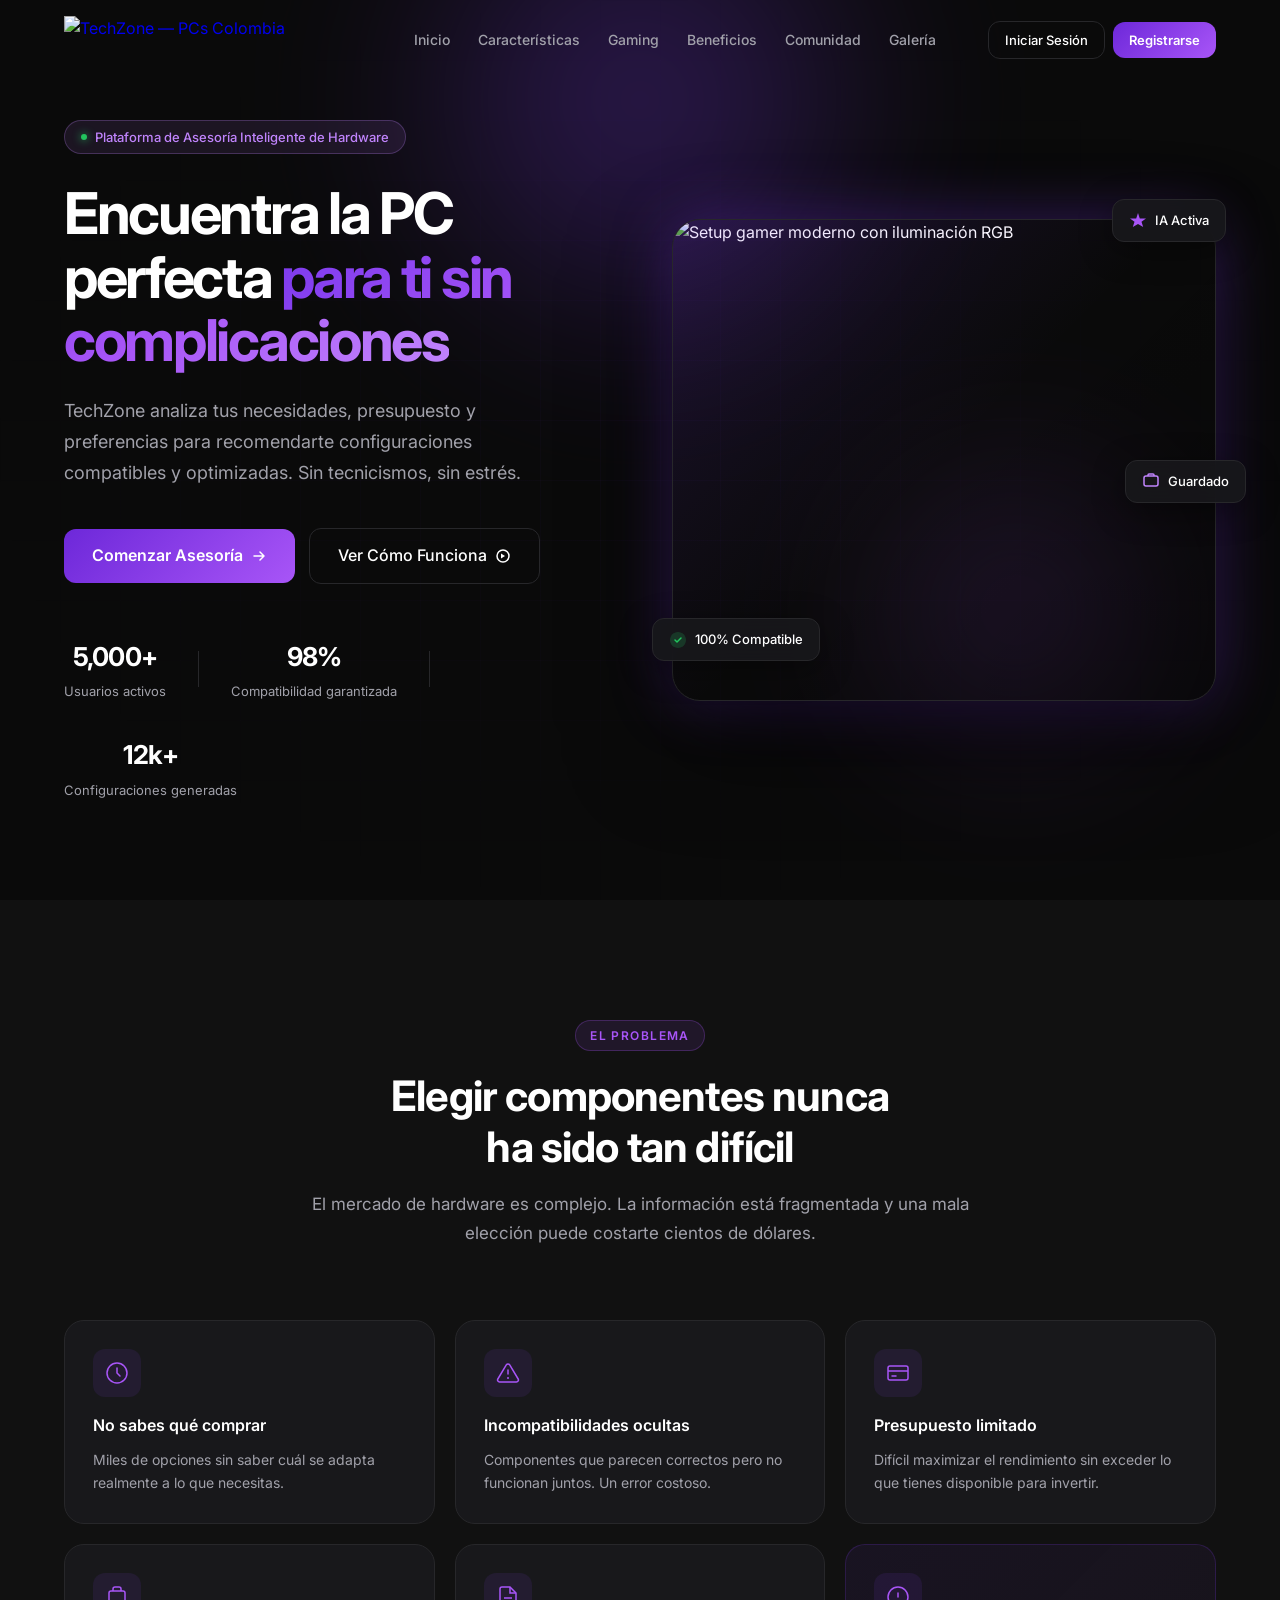
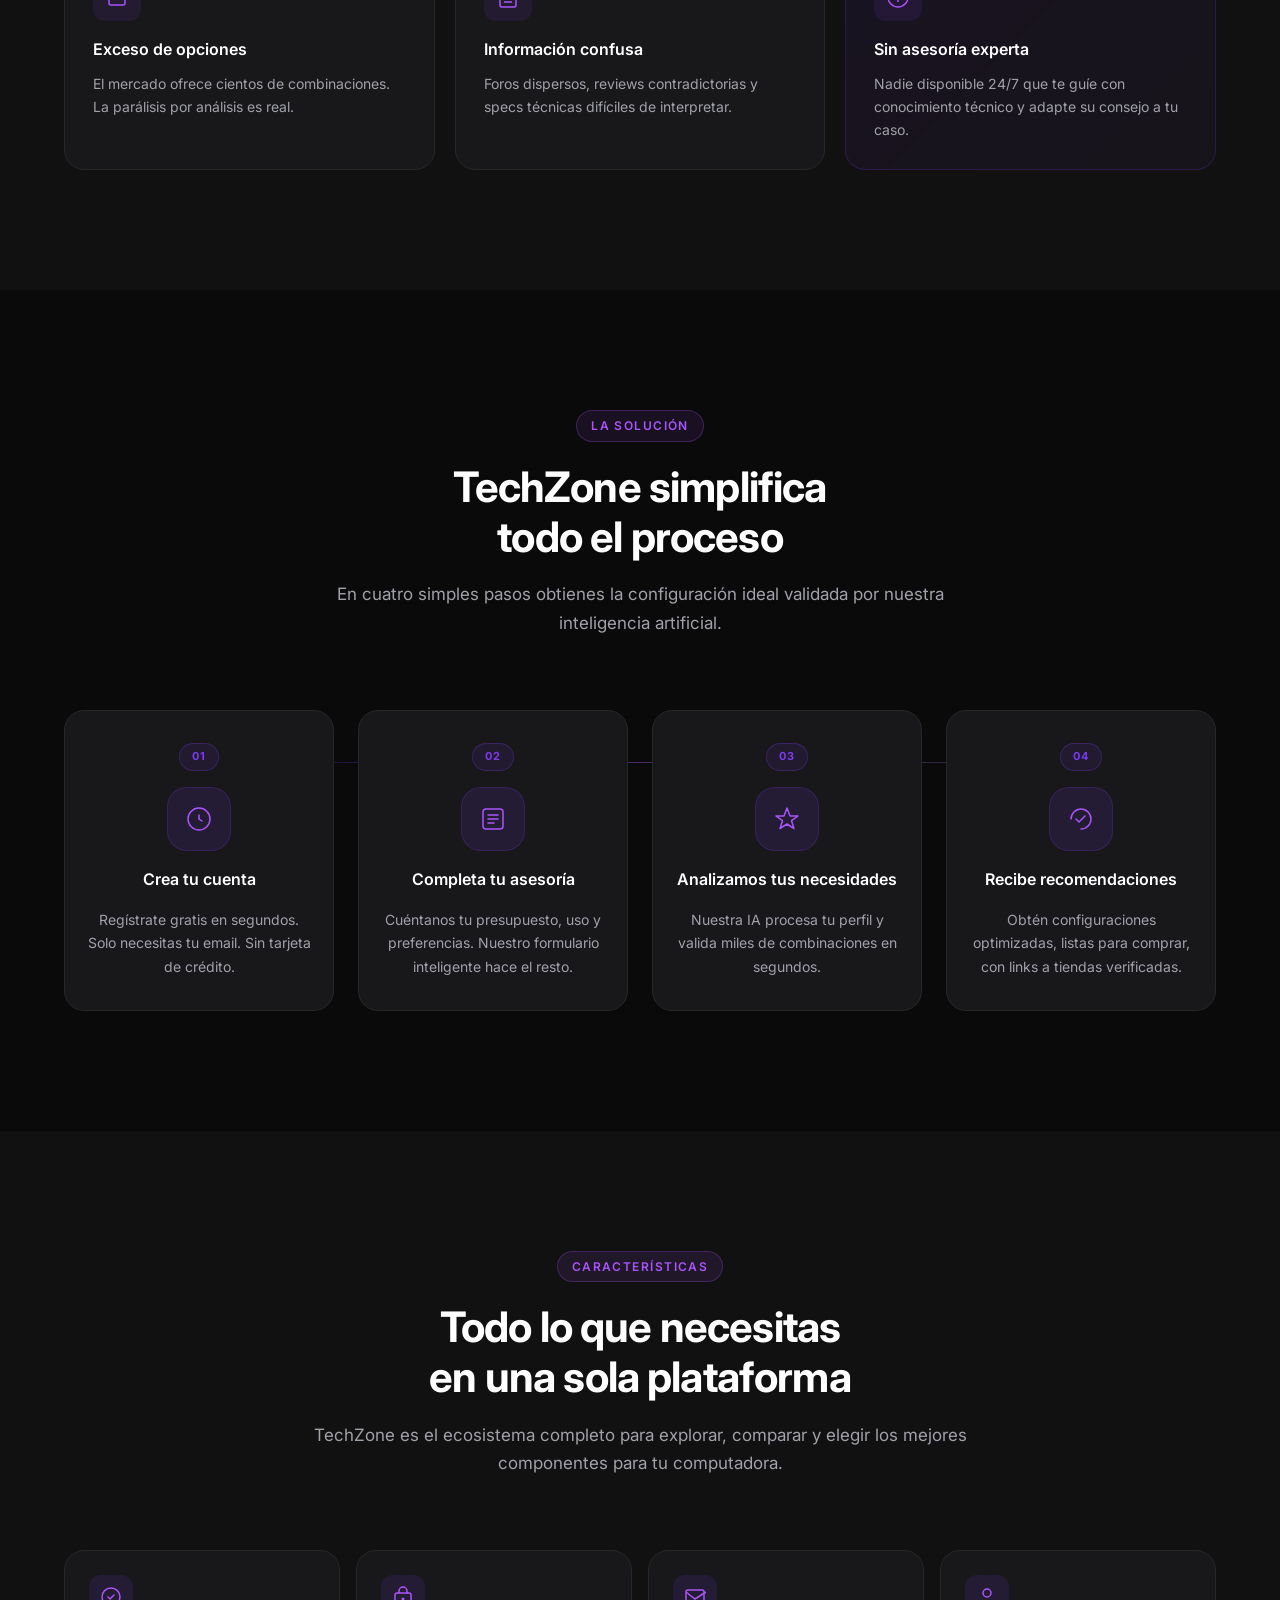
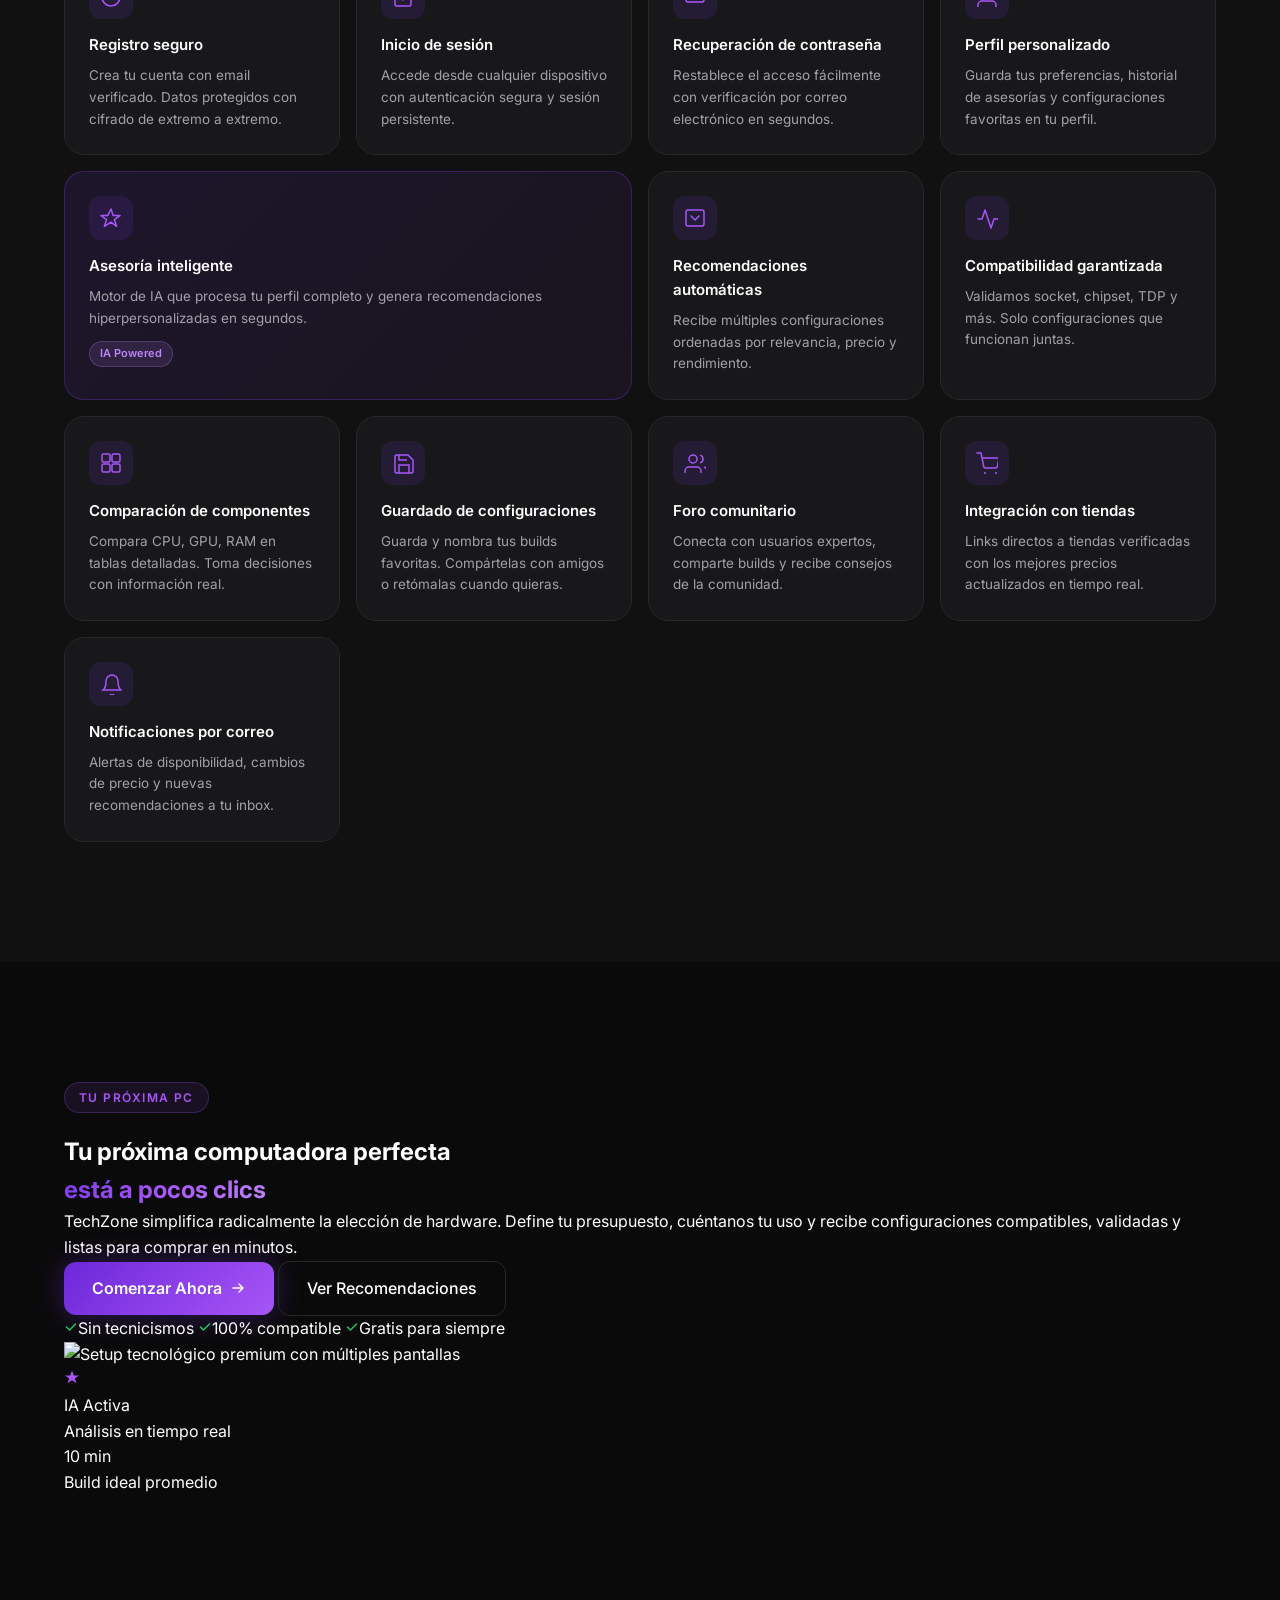
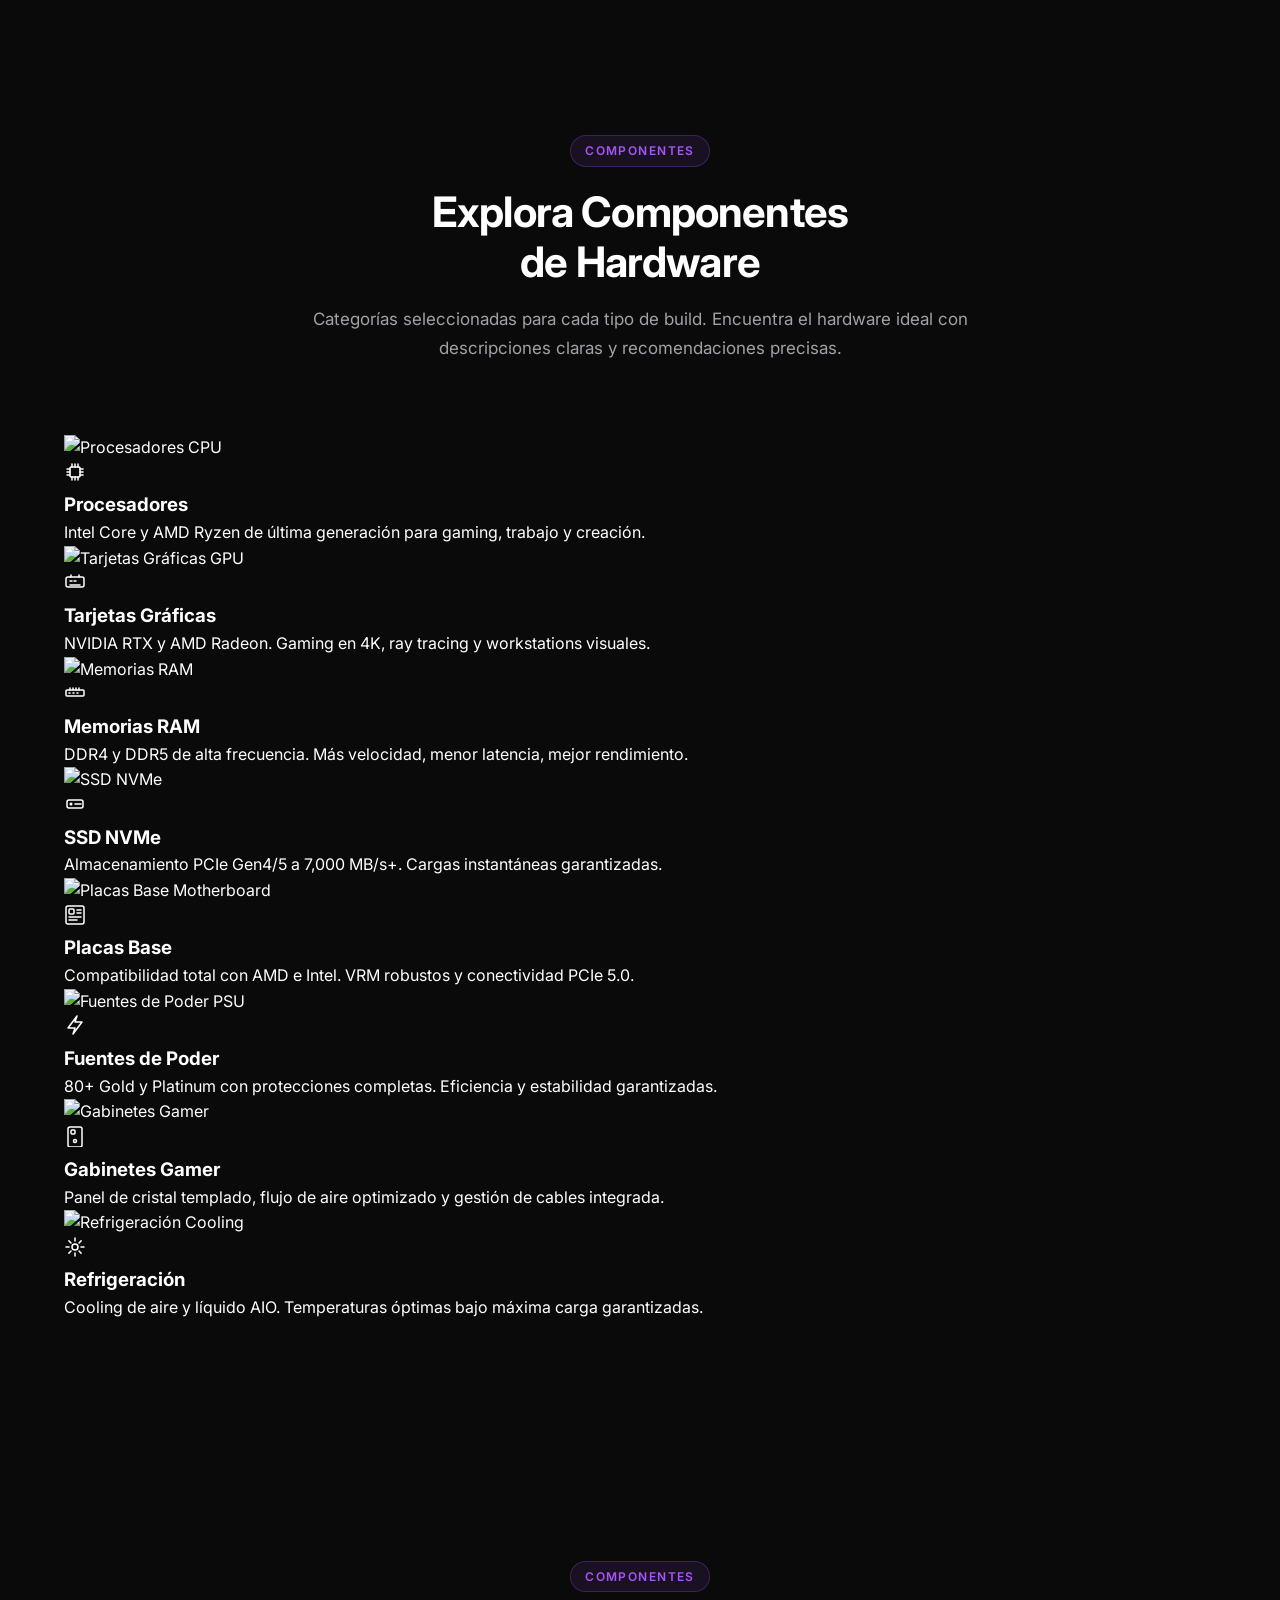
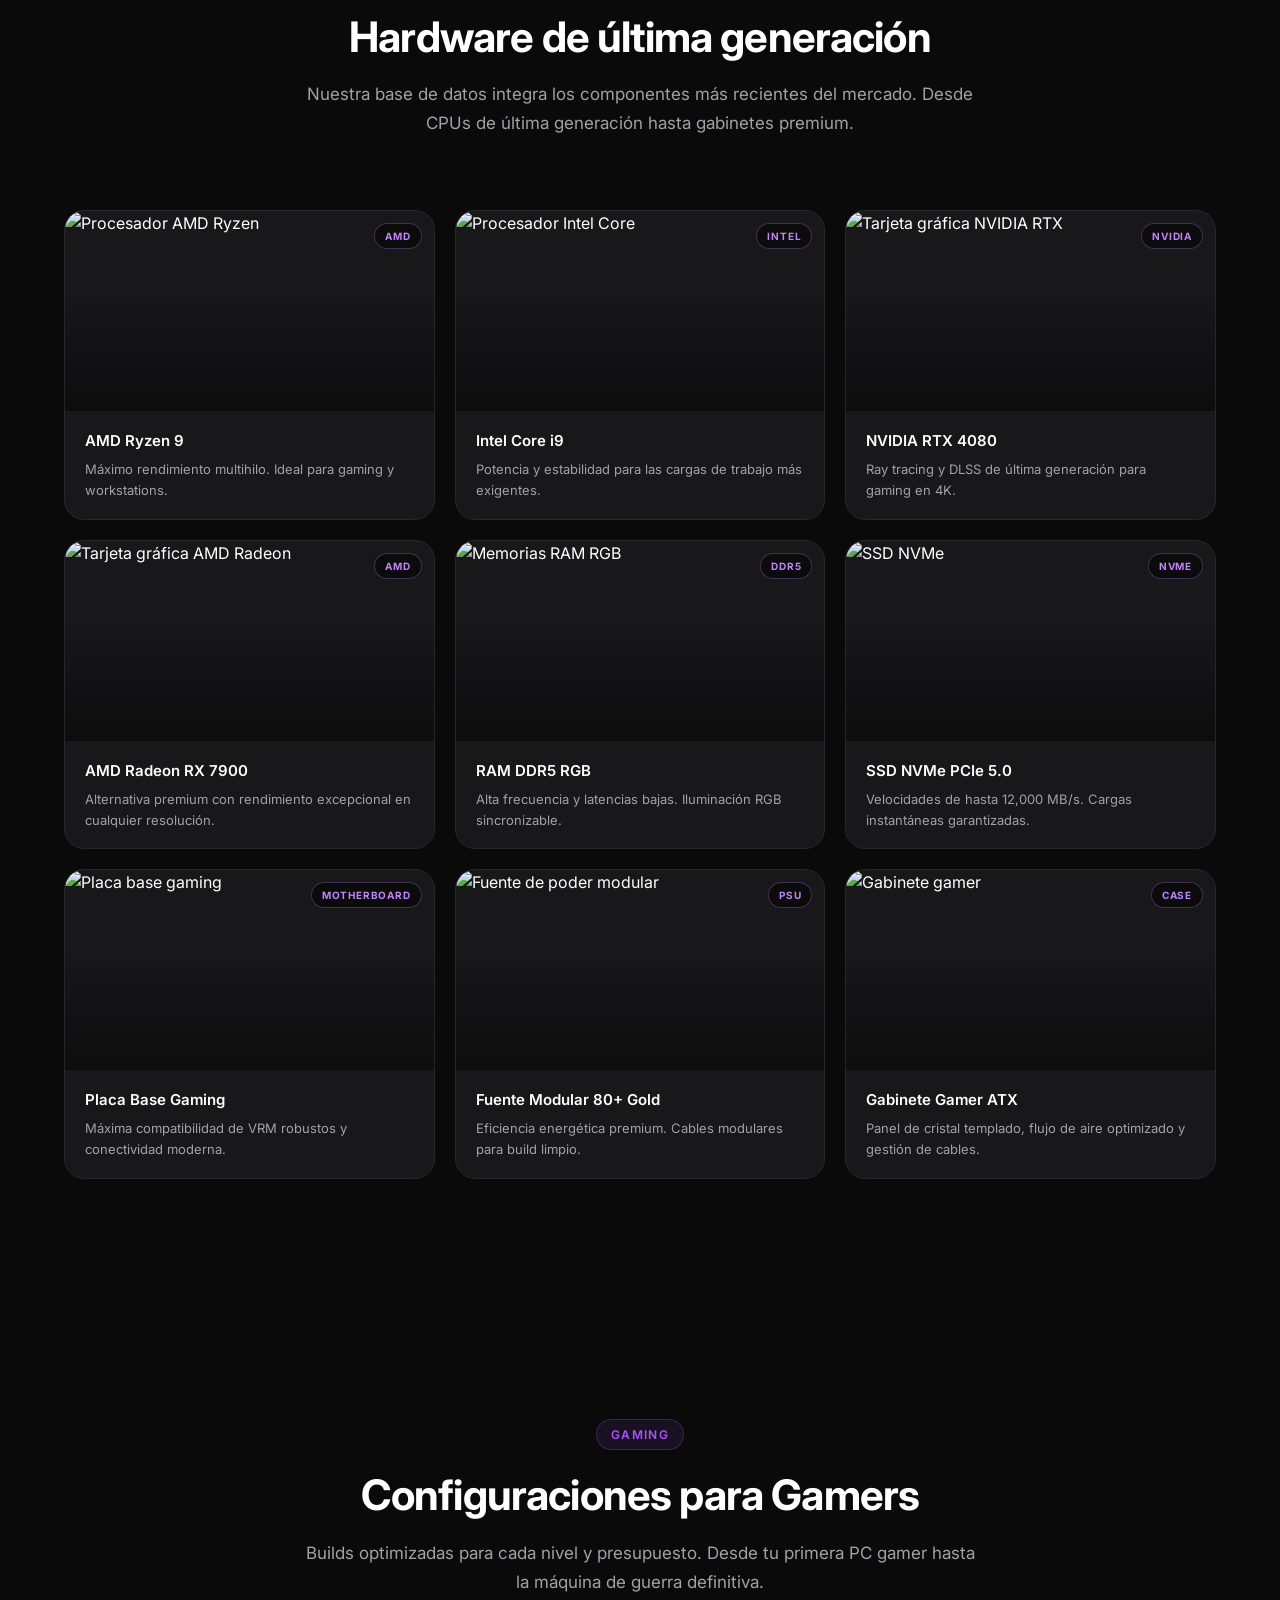
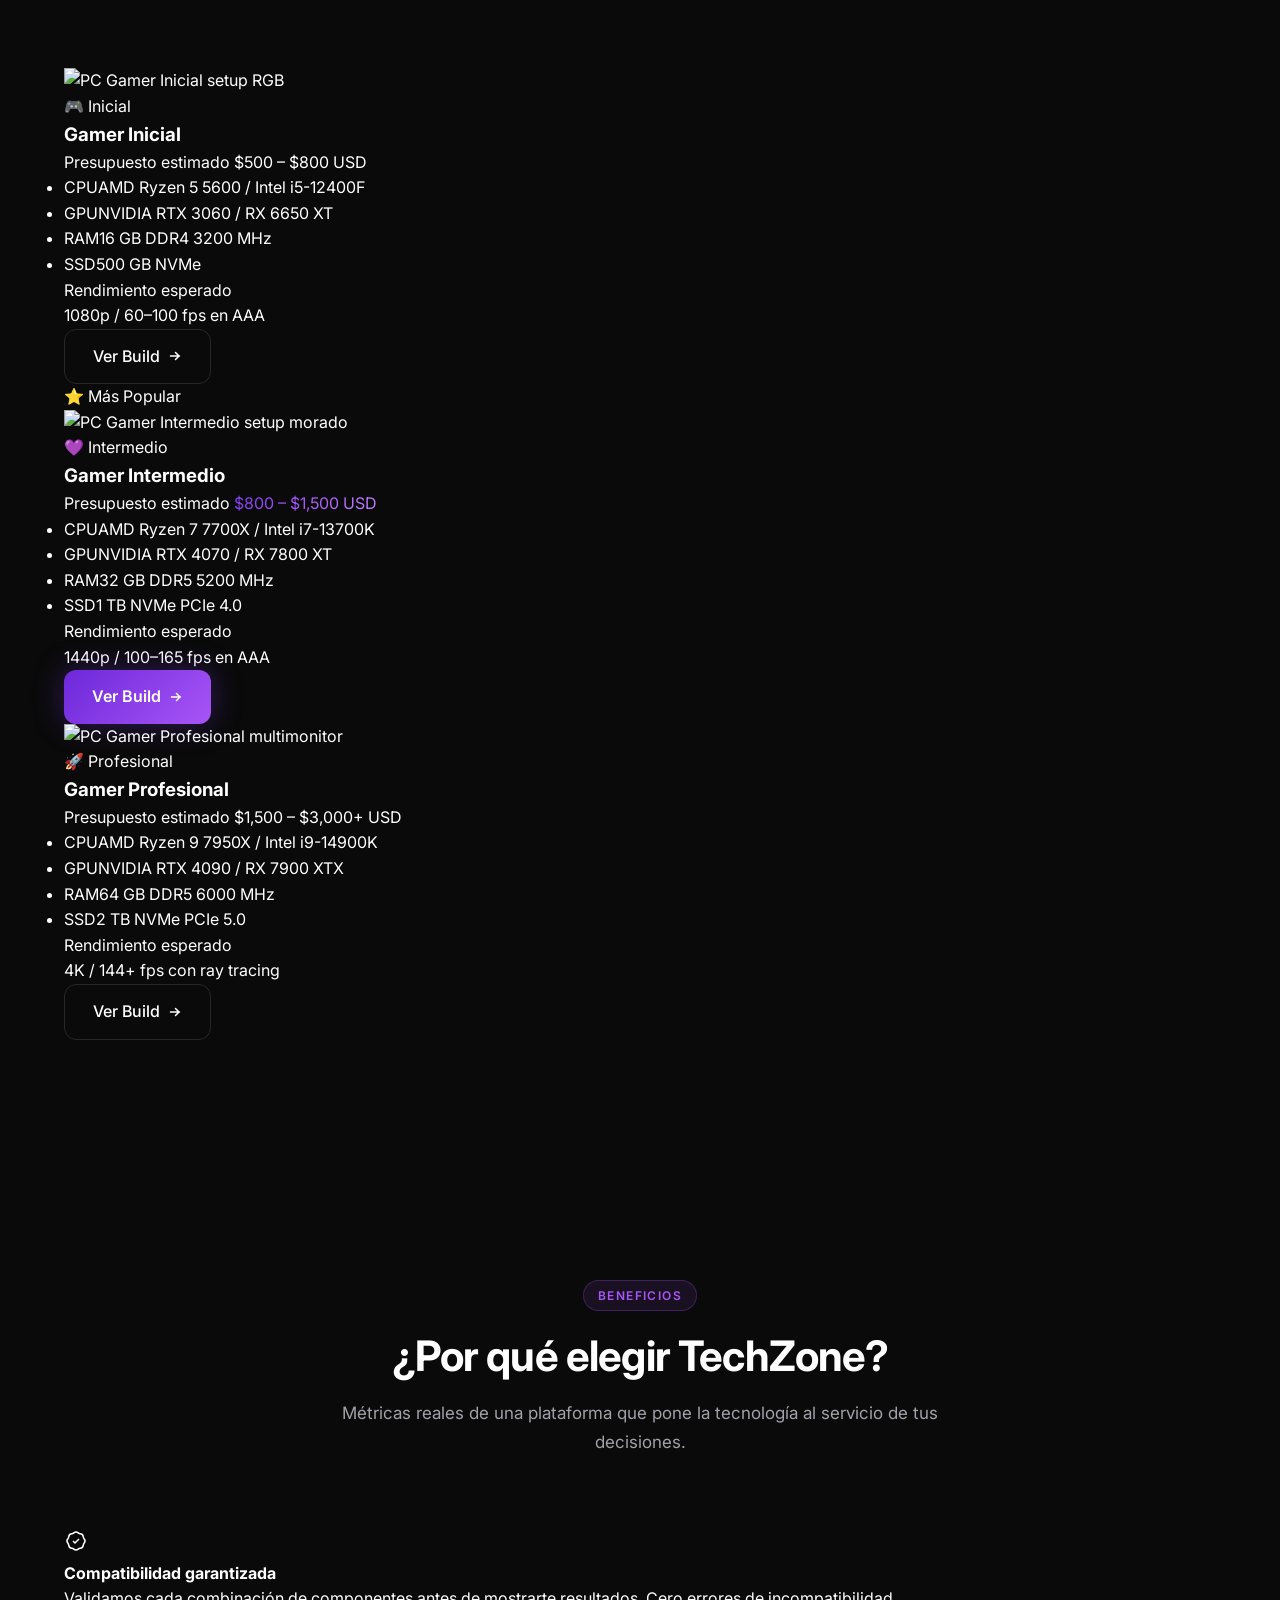
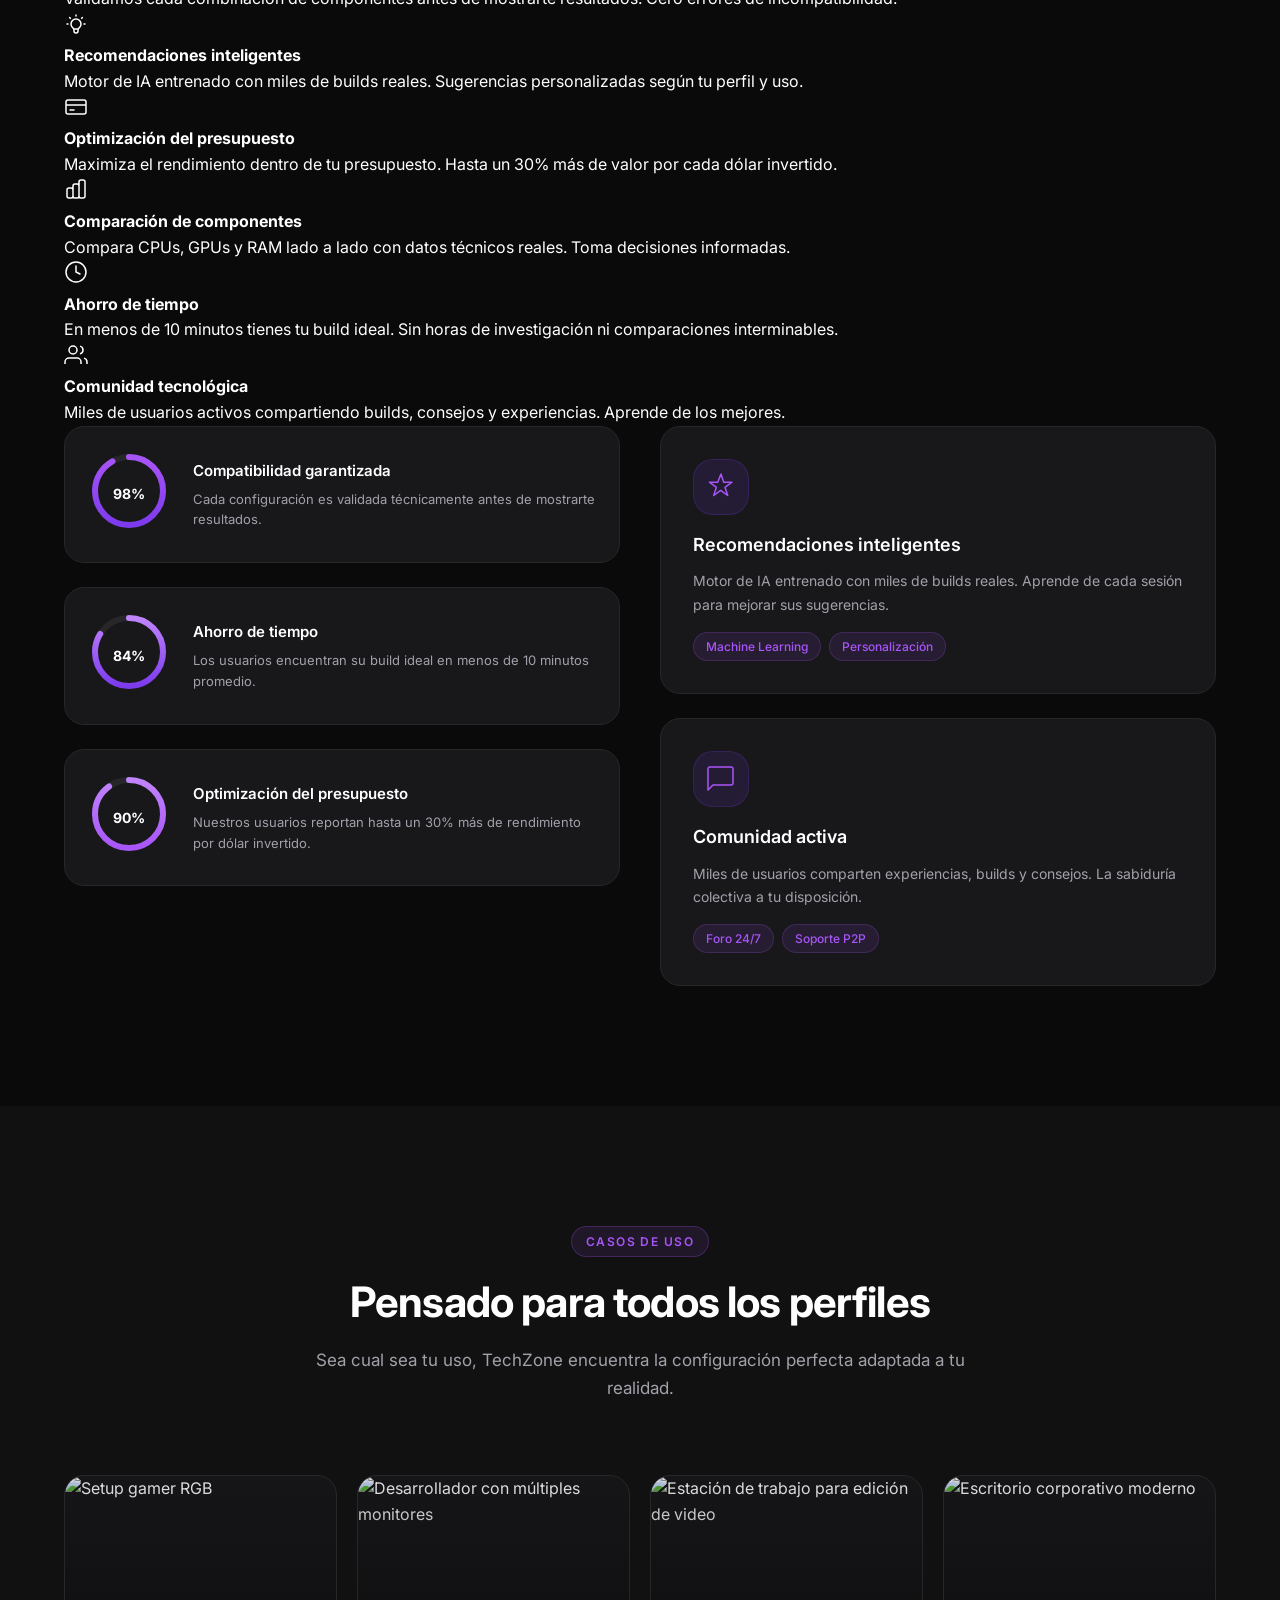
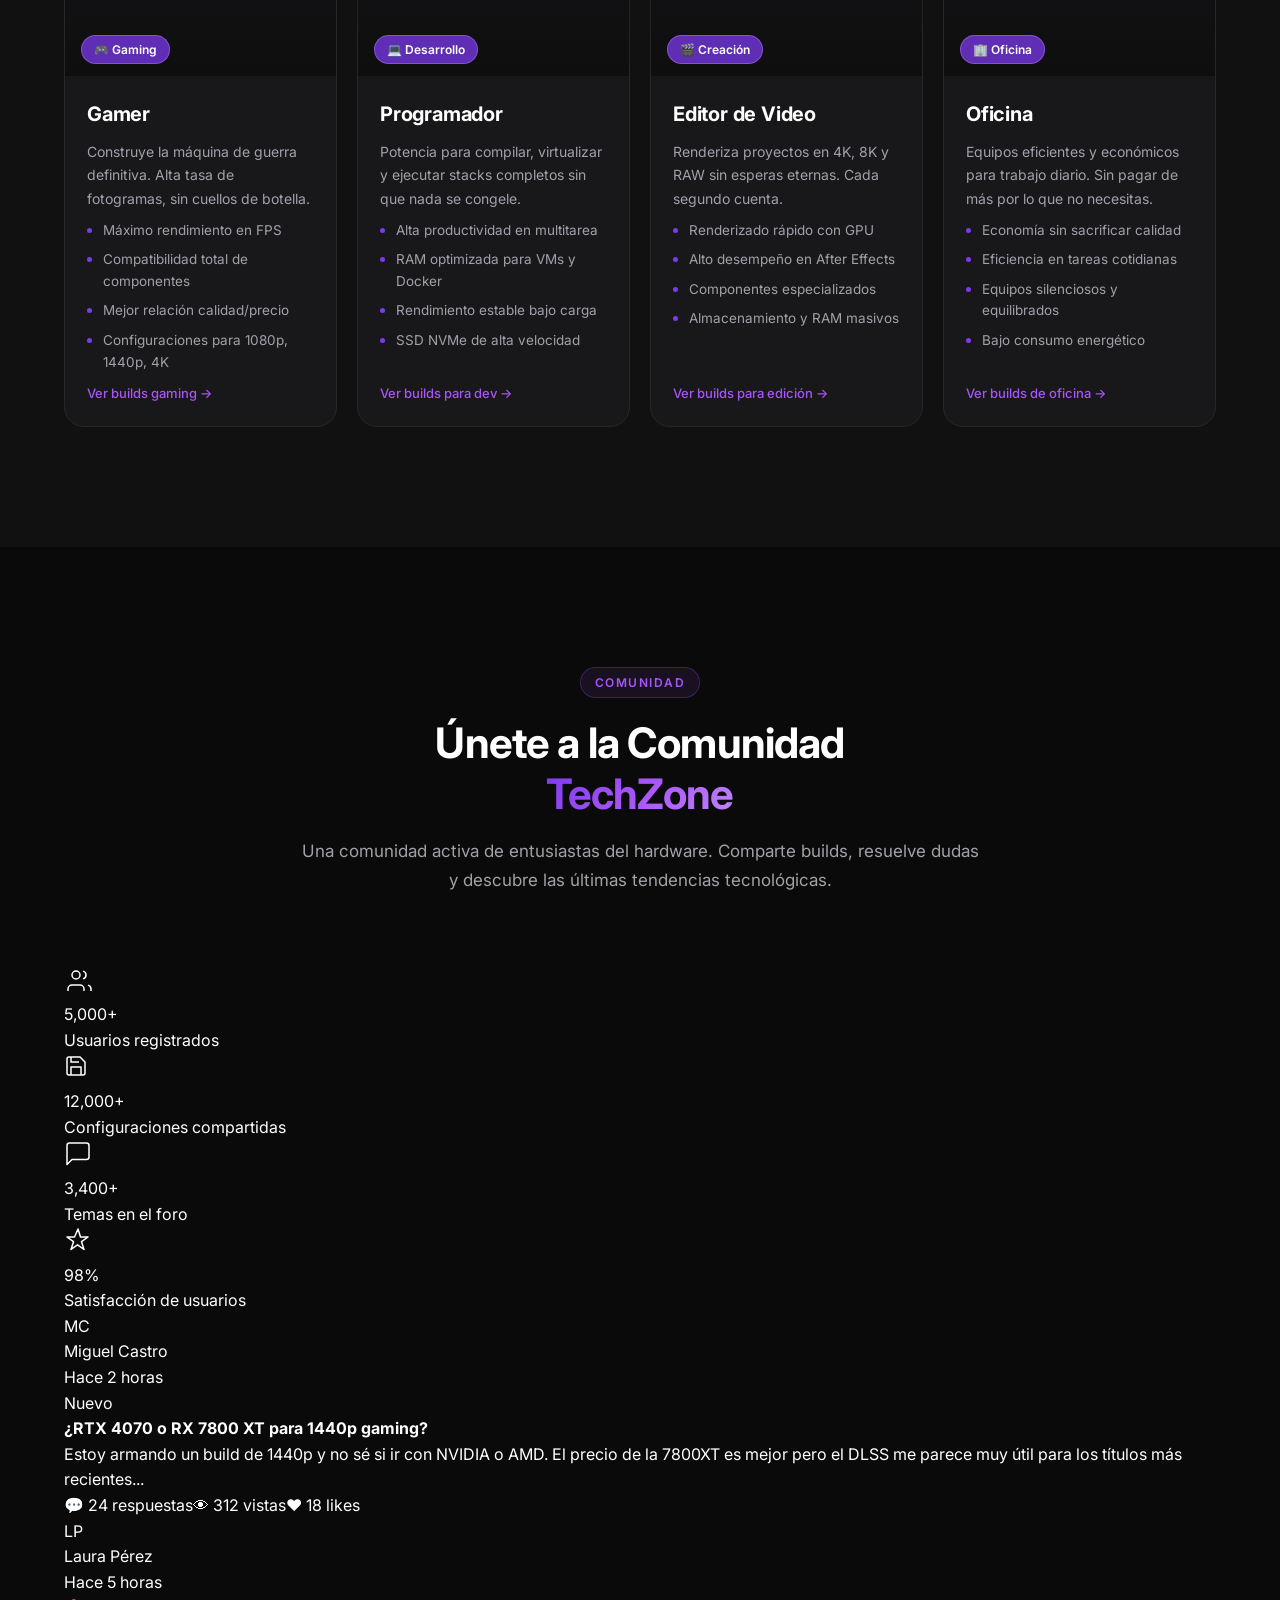
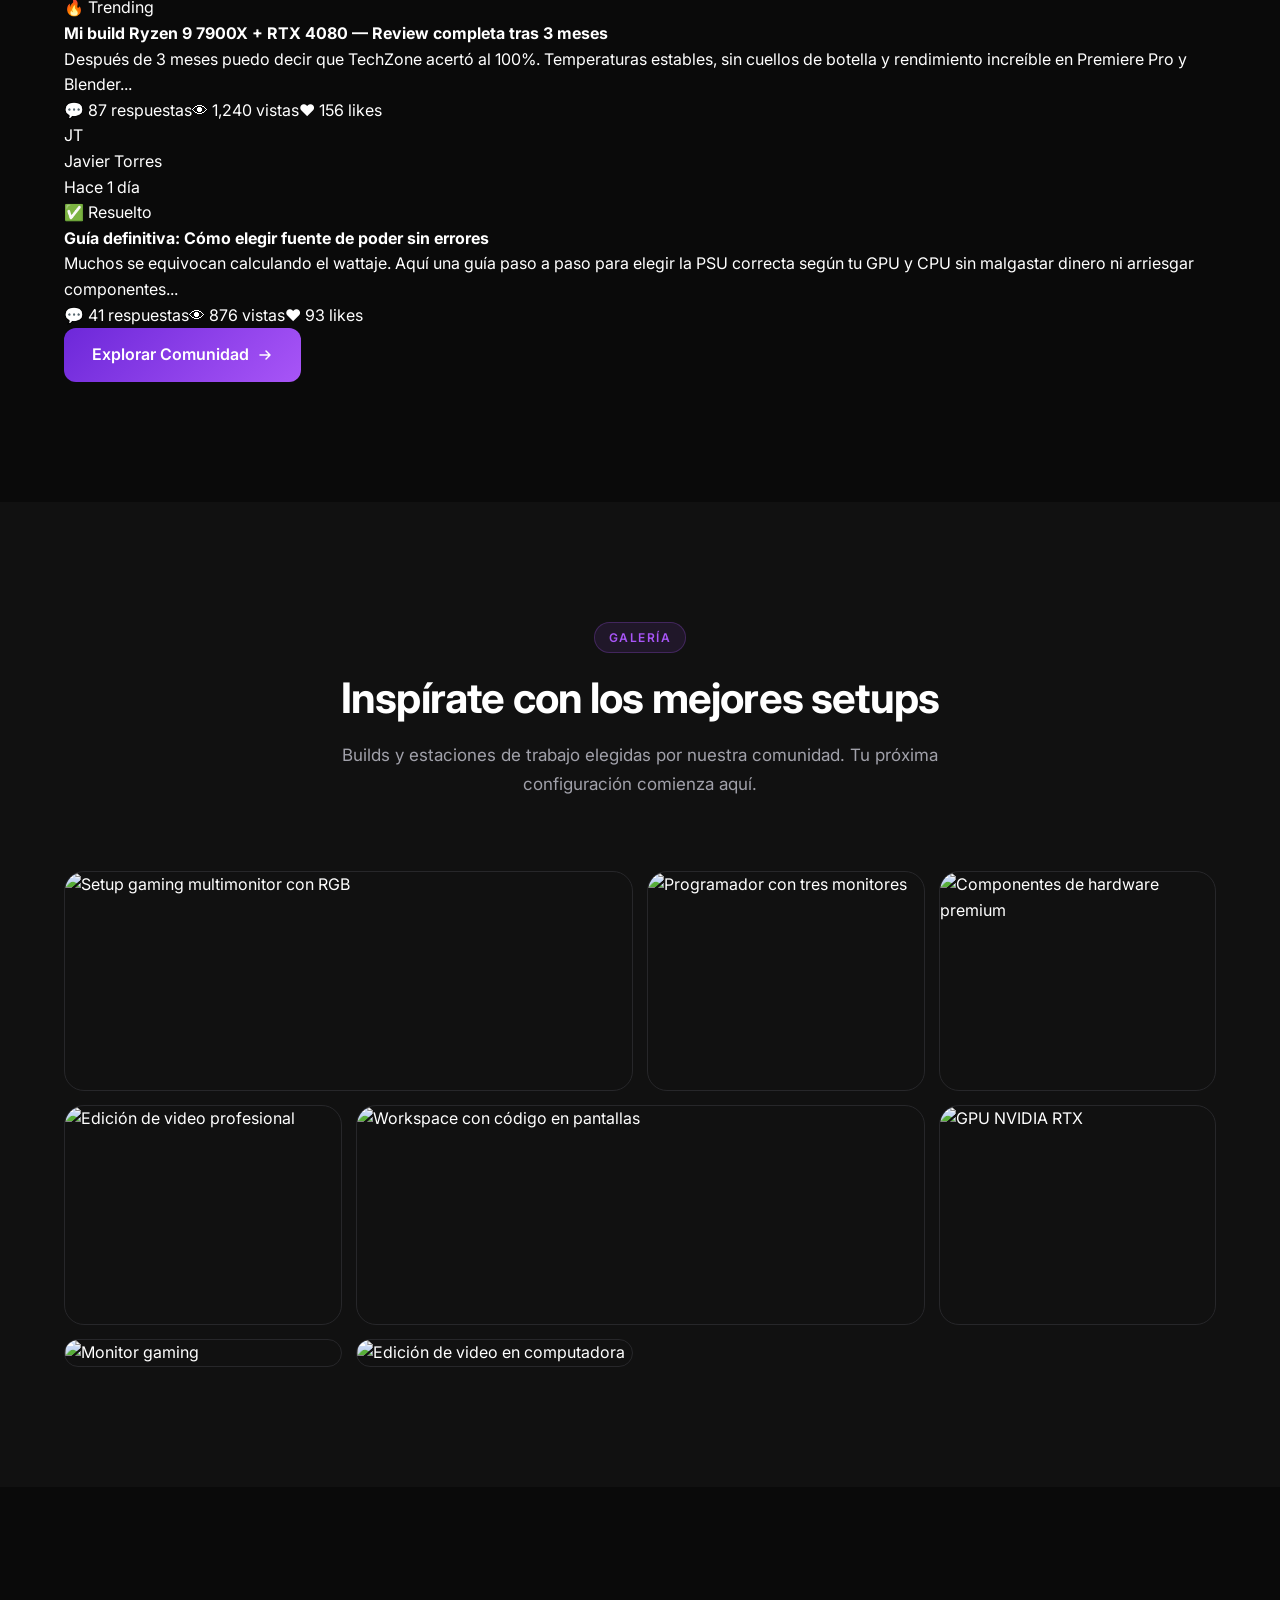
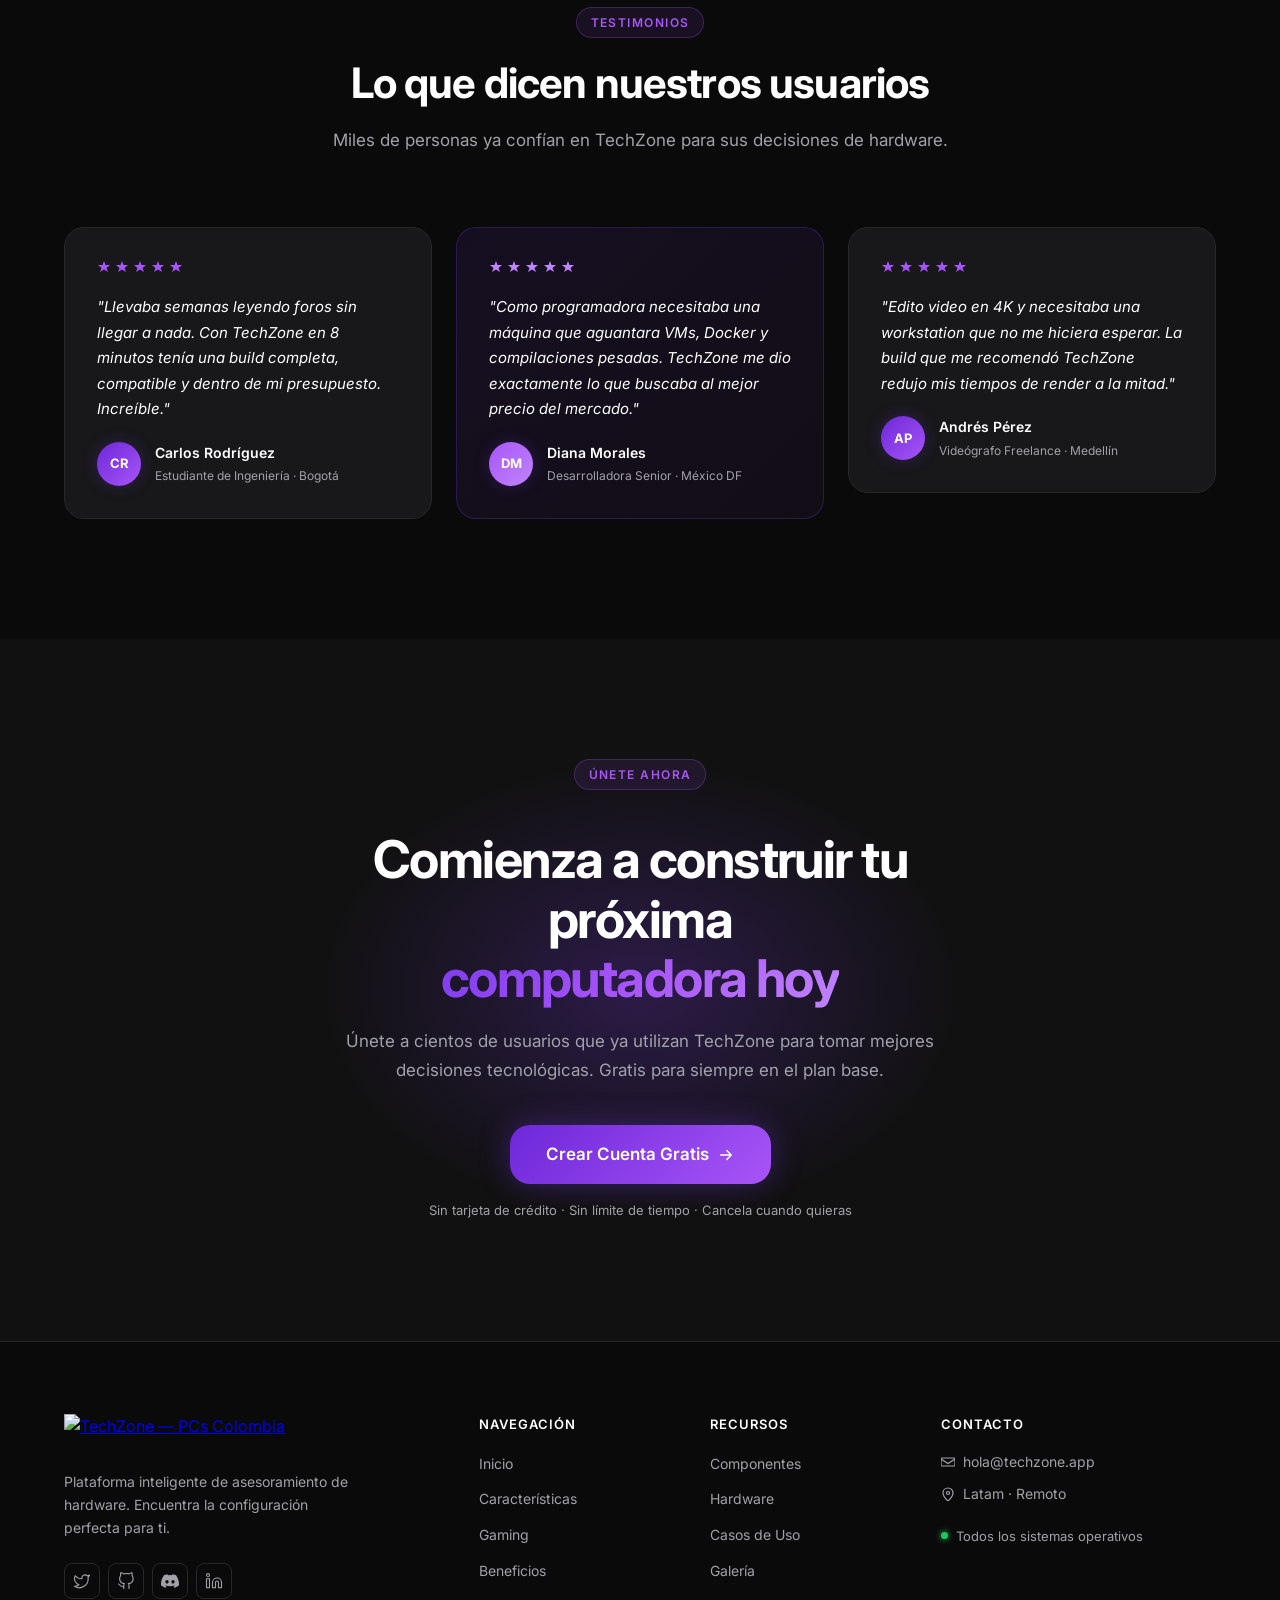
==== commit b58105b6: "elaboracion de navbar y hero" ====
--- a/Landing/index.html
+++ b/Landing/index.html
@@ -1,52 +1,66 @@
-<!DOCTYPE html>
+<!doctype html>
 <html lang="es">
-<head>
-  <meta charset="UTF-8" />
-  <meta name="viewport" content="width=device-width, initial-scale=1.0" />
-  <meta name="description" content="TechZone analiza tus necesidades, presupuesto y preferencias para recomendarte configuraciones de PC compatibles y optimizadas. Asesoría inteligente de hardware." />
-  <meta name="keywords" content="TechZone, configuración PC, asesoría hardware, componentes compatibles, recomendaciones hardware, computadora gaming" />
-  <meta property="og:title" content="TechZone — Encuentra la PC perfecta para ti" />
-  <meta property="og:description" content="Plataforma inteligente de asesoramiento de hardware. Recomendaciones compatibles según tu presupuesto y necesidades." />
-  <meta property="og:type" content="website" />
-  <meta property="og:image" content="img/logo-techzone.png" />
-  <title>TechZone — Encuentra la PC perfecta para ti</title>
-  <link rel="preconnect" href="https://fonts.googleapis.com" />
-  <link rel="preconnect" href="https://fonts.gstatic.com" crossorigin />
-  <link href="https://fonts.googleapis.com/css2?family=Inter:wght@400;500;600;700&display=swap" rel="stylesheet" />
-  <link rel="stylesheet" href="css/style.css" />
-</head>
-<body>
-
-  <!-- ════════════════════════════════════════════════
-       NAVBAR
-  ═════════════════════════════════════════════════ -->
-  <header class="navbar" id="navbar" role="banner">
-    <nav class="nav-container" aria-label="Navegación principal">
-      <a href="#inicio" class="nav-logo" aria-label="TechZone inicio">
-        <img src="img/logo-techzone.png" alt="TechZone — PCs Colombia" class="logo-img" />
-      </a>
-
-      <button class="nav-toggle" id="navToggle" aria-label="Abrir menú" aria-expanded="false" aria-controls="navLinks">
-        <span class="toggle-bar"></span>
-        <span class="toggle-bar"></span>
-        <span class="toggle-bar"></span>
-      </button>
-
-      <ul class="nav-links" id="navLinks" role="list">
-        <li><a href="#inicio"          class="nav-link">Inicio</a></li>
-        <li><a href="#caracteristicas" class="nav-link">Características</a></li>
-        <li><a href="#gaming"          class="nav-link">Gaming</a></li>
-        <li><a href="#beneficios"      class="nav-link">Beneficios</a></li>
-        <li><a href="#comunidad"       class="nav-link">Comunidad</a></li>
-        <li><a href="#galeria"         class="nav-link">Galería</a></li>
-      </ul>
-
-      <div class="nav-auth">
-        <a href="#" class="btn-secondary btn-sm">Iniciar Sesión</a>
-        <a href="#registro" class="btn-primary btn-sm">Registrarse</a>
-      </div>
-    </nav>
-  </header>
+  <head>
+    <meta charset="UTF-8" />
+    <meta name="viewport" content="width=device-width, initial-scale=1.0" />
+    <meta
+      name="description"
+      content="TechZone analiza tus necesidades, presupuesto y preferencias para recomendarte configuraciones de PC compatibles y optimizadas. Asesoría inteligente de hardware."
+    />
+    <meta
+      name="keywords"
+      content="TechZone, configuración PC, asesoría hardware, componentes compatibles, recomendaciones hardware, computadora gaming"
+    />
+    <meta
+      property="og:title"
+      content="TechZone — Encuentra la PC perfecta para ti"
+    />
+    <meta
+      property="og:description"
+      content="Plataforma inteligente de asesoramiento de hardware. Recomendaciones compatibles según tu presupuesto y necesidades."
+    />
+    <meta property="og:type" content="website" />
+    <meta property="og:image" content="img/logo-techzone.png" />
+    <title>TechZone — Encuentra la PC perfecta para ti</title>
+    <link rel="preconnect" href="https://fonts.googleapis.com" />
+    <link rel="preconnect" href="https://fonts.gstatic.com" crossorigin />
+    <link
+      href="https://fonts.googleapis.com/css2?family=Inter:wght@400;500;600;700&display=swap"
+      rel="stylesheet"
+    />
+    <link rel="stylesheet" href="css/style.css" />
+  </head>
+
+ <!-- ════════════════════════════════════════════════
+NAVBAR
+═════════════════════════════════════════════════ -->
+<header class="navbar" id="navbar" role="banner">
+<nav class="nav-container" aria-label="Navegación principal">
+<a href="#inicio" class="nav-logo" aria-label="TechZone inicio">
+<img src="img/logo-techzone.png" alt="TechZone — PCs Colombia" class="logo-img" />
+</a>
+
+<button class="nav-toggle" id="navToggle" aria-label="Abrir menú" aria-expanded="false" aria-controls="navLinks">
+<span class="toggle-bar"></span>
+<span class="toggle-bar"></span>
+<span class="toggle-bar"></span>
+</button>
+
+<ul class="nav-links" id="navLinks" role="list">
+<li><a href="#inicio" class="nav-link">Inicio</a></li>
+<li><a href="#caracteristicas" class="nav-link">Características</a></li>
+<li><a href="#gaming" class="nav-link">Gaming</a></li>
+<li><a href="#beneficios" class="nav-link">Beneficios</a></li>
+<li><a href="#comunidad" class="nav-link">Comunidad</a></li>
+<li><a href="#galeria" class="nav-link">Galería</a></li>
+</ul>
+
+<div class="nav-auth">
+<a href="#" class="btn-secondary btn-sm">Iniciar Sesión</a>
+<a href="#registro" class="btn-primary btn-sm">Registrarse</a>
+</div>
+</nav>
+</header>
 
   <main>
 
--- a/Landing/css/style.css
+++ b/Landing/css/style.css
@@ -1,50 +1,42 @@
 /* ═══════════════════════════════════════════════════════
    TECHZONE — LANDING PAGE CSS
    Theme: Premium Purple Dark
-════════════════════════════════════════════════════════ */
+   ════════════════════════════════════════════════════════ */
 
 /* ─── RESET & BASE ─────────────────────────────────── */
-*,
-*::before,
-*::after {
+*, *::before, *::after {
   box-sizing: border-box;
   margin: 0;
   padding: 0;
 }
 
 :root {
-  --primary:        #7C3AED;
-  --primary-hover:  #6D28D9;
-  --secondary:      #A855F7;
-  --accent:         #C084FC;
-  --bg:             #0A0A0A;
-  --surface:        #111111;
-  --card:           #18181B;
-  --border:         #27272A;
-  --text:           #FFFFFF;
+  --primary: #7C3AED;
+  --primary-hover: #6D28D9;
+  --secondary: #A855F7;
+  --accent: #C084FC;
+  --bg: #0A0A0A;
+  --surface: #111111;
+  --card: #18181B;
+  --border: #27272A;
+  --text: #FFFFFF;
   --text-secondary: #A1A1AA;
-  --success:        #22C55E;
-
-  --glow:           0 0 30px rgba(124, 58, 237, .35);
-  --glow-lg:        0 0 60px rgba(124, 58, 237, .4);
-  --glow-sm:        0 0 16px rgba(124, 58, 237, .25);
-
-  --gradient-hero:  linear-gradient(135deg, #7C3AED 0%, #A855F7 50%, #C084FC 100%);
-  --gradient-btn:   linear-gradient(135deg, #6D28D9 0%, #A855F7 100%);
-  --gradient-card:  linear-gradient(135deg, rgba(124,58,237,.08) 0%, rgba(168,85,247,.04) 100%);
-
-  --radius-sm:      8px;
-  --radius:         12px;
-  --radius-lg:      20px;
-  --radius-xl:      28px;
-
-  --transition:     0.2s cubic-bezier(.4,0,.2,1);
-  --transition-md:  0.35s cubic-bezier(.4,0,.2,1);
-
-  --font:           'Inter', sans-serif;
-
-  --max-w:          1200px;
-  --section-pad:    120px;
+  --success: #22C55E;
+  --glow: 0 0 30px rgba(124, 58, 237, .35);
+  --glow-lg: 0 0 60px rgba(124, 58, 237, .4);
+  --glow-sm: 0 0 16px rgba(124, 58, 237, .25);
+  --gradient-hero: linear-gradient(135deg, #7C3AED 0%, #A855F7 50%, #C084FC 100%);
+  --gradient-btn: linear-gradient(135deg, #6D28D9 0%, #A855F7 100%);
+  --gradient-card: linear-gradient(135deg, rgba(124,58,237,.08) 0%, rgba(168,85,247,.04) 100%);
+  --radius-sm: 8px;
+  --radius: 12px;
+  --radius-lg: 20px;
+  --radius-xl: 28px;
+  --transition: 0.2s cubic-bezier(.4,0,.2,1);
+  --transition-md: 0.35s cubic-bezier(.4,0,.2,1);
+  --font: 'Inter', sans-serif;
+  --max-w: 1200px;
+  --section-pad: 120px;
 }
 
 html {
@@ -143,7 +135,9 @@
   box-shadow: var(--glow);
 }
 
-.btn-primary:active { transform: translateY(0); }
+.btn-primary:active {
+  transform: translateY(0);
+}
 
 .btn-secondary {
   display: inline-flex;
@@ -187,7 +181,7 @@
 
 @keyframes glowPulse {
   0%, 100% { box-shadow: 0 0 20px rgba(124,58,237,.35); }
-  50%       { box-shadow: 0 0 50px rgba(124,58,237,.55), 0 0 80px rgba(168,85,247,.2); }
+  50% { box-shadow: 0 0 50px rgba(124,58,237,.55), 0 0 80px rgba(168,85,247,.2); }
 }
 
 /* ─── ANIMATIONS ───────────────────────────────────── */
@@ -204,7 +198,7 @@
 
 /* ═══════════════════════════════════════════════════════
    NAVBAR
-════════════════════════════════════════════════════════ */
+   ════════════════════════════════════════════════════════ */
 .navbar {
   position: fixed;
   top: 0;
@@ -326,7 +320,7 @@
 
 /* ═══════════════════════════════════════════════════════
    HERO — SPLIT LAYOUT
-════════════════════════════════════════════════════════ */
+   ════════════════════════════════════════════════════════ */
 .hero {
   min-height: 100vh;
   display: flex;
@@ -374,15 +368,13 @@
 
 @keyframes floatGlow {
   0%, 100% { transform: translateX(-50%) translateY(0); }
-  50%       { transform: translateX(-50%) translateY(-30px); }
+  50% { transform: translateX(-50%) translateY(-30px); }
 }
 
 .hero-grid {
   position: absolute;
   inset: 0;
-  background-image:
-    linear-gradient(rgba(124,58,237,.06) 1px, transparent 1px),
-    linear-gradient(90deg, rgba(124,58,237,.06) 1px, transparent 1px);
+  background-image: linear-gradient(rgba(124,58,237,.06) 1px, transparent 1px), linear-gradient(90deg, rgba(124,58,237,.06) 1px, transparent 1px);
   background-size: 60px 60px;
   mask-image: radial-gradient(ellipse at center, rgba(0,0,0,.6) 0%, transparent 75%);
   -webkit-mask-image: radial-gradient(ellipse at center, rgba(0,0,0,.6) 0%, transparent 75%);
@@ -427,7 +419,7 @@
 
 @keyframes pulse {
   0%, 100% { opacity: 1; }
-  50%       { opacity: .5; }
+  50% { opacity: .5; }
 }
 
 .hero-title {
@@ -515,12 +507,7 @@
 .hero-img-overlay {
   position: absolute;
   inset: 0;
-  background: linear-gradient(
-    135deg,
-    rgba(124,58,237,.15) 0%,
-    transparent 50%,
-    rgba(0,0,0,.3) 100%
-  );
+  background: linear-gradient(135deg, rgba(124,58,237,.15) 0%, transparent 50%, rgba(0,0,0,.3) 100%);
   pointer-events: none;
 }
 
@@ -543,40 +530,17 @@
   white-space: nowrap;
 }
 
-.float-card-1 {
-  top: -20px;
-  right: -10px;
-  animation: floatCard1 5s ease-in-out infinite;
-}
-
-.float-card-2 {
-  bottom: 40px;
-  left: -20px;
-  animation: floatCard2 6s ease-in-out infinite;
-}
-
-.float-card-3 {
-  top: 50%;
-  right: -30px;
-  animation: floatCard3 7s ease-in-out infinite;
-}
-
-@keyframes floatCard1 {
-  0%, 100% { transform: translateY(0); }
-  50%       { transform: translateY(-10px); }
-}
-@keyframes floatCard2 {
-  0%, 100% { transform: translateY(0); }
-  50%       { transform: translateY(8px); }
-}
-@keyframes floatCard3 {
-  0%, 100% { transform: translateY(-50%); }
-  50%       { transform: translateY(calc(-50% - 12px)); }
-}
+.float-card-1 { top: -20px; right: -10px; animation: floatCard1 5s ease-in-out infinite; }
+.float-card-2 { bottom: 40px; left: -20px; animation: floatCard2 6s ease-in-out infinite; }
+.float-card-3 { top: 50%; right: -30px; animation: floatCard3 7s ease-in-out infinite; }
+
+@keyframes floatCard1 { 0%, 100% { transform: translateY(0); } 50% { transform: translateY(-10px); } }
+@keyframes floatCard2 { 0%, 100% { transform: translateY(0); } 50% { transform: translateY(8px); } }
+@keyframes floatCard3 { 0%, 100% { transform: translateY(-50%); } 50% { transform: translateY(calc(-50% - 12px)); } }
 
 /* ═══════════════════════════════════════════════════════
    PROBLEMA
-════════════════════════════════════════════════════════ */
+   ════════════════════════════════════════════════════════ */
 .problema {
   background: var(--surface);
 }
@@ -640,7 +604,7 @@
 
 /* ═══════════════════════════════════════════════════════
    SOLUCIÓN
-════════════════════════════════════════════════════════ */
+   ════════════════════════════════════════════════════════ */
 .solucion {
   overflow: hidden;
 }
@@ -729,8 +693,8 @@
 }
 
 /* ═══════════════════════════════════════════════════════
-   CARACTERÍSTICAS (con imagen de fondo por tarjeta)
-════════════════════════════════════════════════════════ */
+   CARACTERÍSTICAS
+   ════════════════════════════════════════════════════════ */
 .caracteristicas {
   background: var(--surface);
 }
@@ -771,7 +735,9 @@
   transition: opacity var(--transition-md);
 }
 
-.feature-card:hover .feature-bg-img { opacity: 0.18; }
+.feature-card:hover .feature-bg-img {
+  opacity: 0.18;
+}
 
 .feature-card:hover {
   border-color: rgba(124,58,237,.35);
@@ -779,7 +745,9 @@
   box-shadow: 0 16px 40px rgba(0,0,0,.3), var(--glow-sm);
 }
 
-.feature-card:hover::before { opacity: 1; }
+.feature-card:hover::before {
+  opacity: 1;
+}
 
 .feature-card-featured {
   border-color: rgba(124,58,237,.3);
@@ -841,7 +809,7 @@
 
 /* ═══════════════════════════════════════════════════════
    BENEFICIOS
-════════════════════════════════════════════════════════ */
+   ════════════════════════════════════════════════════════ */
 .beneficios {
   overflow: hidden;
 }
@@ -890,7 +858,9 @@
   color: var(--text);
 }
 
-.metric-info { flex: 1; }
+.metric-info {
+  flex: 1;
+}
 
 .metric-title {
   font-size: 15px;
@@ -970,7 +940,7 @@
 
 /* ═══════════════════════════════════════════════════════
    HARDWARE COMPONENTS
-════════════════════════════════════════════════════════ */
+   ════════════════════════════════════════════════════════ */
 .hardware {
   overflow: hidden;
 }
@@ -1017,11 +987,7 @@
 .hw-img-overlay {
   position: absolute;
   inset: 0;
-  background: linear-gradient(
-    180deg,
-    transparent 40%,
-    rgba(10,10,10,.8) 100%
-  );
+  background: linear-gradient(180deg, transparent 40%, rgba(10,10,10,.8) 100%);
 }
 
 .hw-brand-badge {
@@ -1058,8 +1024,8 @@
 }
 
 /* ═══════════════════════════════════════════════════════
-   CASOS DE USO (con imagen)
-════════════════════════════════════════════════════════ */
+   CASOS DE USO
+   ════════════════════════════════════════════════════════ */
 .casos-uso {
   background: var(--surface);
 }
@@ -1087,12 +1053,11 @@
   box-shadow: 0 28px 56px rgba(0,0,0,.4), var(--glow-sm);
 }
 
-.use-case-gamer:hover  { border-color: rgba(124,58,237,.5); }
-.use-case-dev:hover    { border-color: rgba(168,85,247,.5); }
+.use-case-gamer:hover { border-color: rgba(124,58,237,.5); }
+.use-case-dev:hover { border-color: rgba(168,85,247,.5); }
 .use-case-editor:hover { border-color: rgba(192,132,252,.5); }
 .use-case-office:hover { border-color: rgba(34,197,94,.4); }
 
-/* use-case image header */
 .uc-img-wrap {
   position: relative;
   height: 200px;
@@ -1115,11 +1080,7 @@
 .uc-img-overlay {
   position: absolute;
   inset: 0;
-  background: linear-gradient(
-    180deg,
-    rgba(0,0,0,.1) 0%,
-    rgba(10,10,10,.7) 100%
-  );
+  background: linear-gradient(180deg, rgba(0,0,0,.1) 0%, rgba(10,10,10,.7) 100%);
 }
 
 .uc-img-label {
@@ -1136,7 +1097,6 @@
   backdrop-filter: blur(6px);
 }
 
-/* use-case body */
 .uc-body {
   padding: 22px;
   display: flex;
@@ -1192,11 +1152,13 @@
   transition: color var(--transition);
 }
 
-.uc-link:hover { color: var(--accent); }
+.uc-link:hover {
+  color: var(--accent);
+}
 
 /* ═══════════════════════════════════════════════════════
    GALERÍA TECNOLÓGICA
-════════════════════════════════════════════════════════ */
+   ════════════════════════════════════════════════════════ */
 .galeria {
   background: var(--surface);
 }
@@ -1208,7 +1170,9 @@
   gap: 14px;
 }
 
-.gal-large { grid-column: span 2; }
+.gal-large {
+  grid-column: span 2;
+}
 
 .gal-item {
   position: relative;
@@ -1233,11 +1197,7 @@
 .gal-overlay {
   position: absolute;
   inset: 0;
-  background: linear-gradient(
-    180deg,
-    transparent 40%,
-    rgba(10,10,10,.85) 100%
-  );
+  background: linear-gradient(180deg, transparent 40%, rgba(10,10,10,.85) 100%);
   display: flex;
   align-items: flex-end;
   padding: 18px;
@@ -1262,7 +1222,7 @@
 
 /* ═══════════════════════════════════════════════════════
    TESTIMONIOS
-════════════════════════════════════════════════════════ */
+   ════════════════════════════════════════════════════════ */
 .testimonios {
   overflow: hidden;
 }
@@ -1357,9 +1317,7 @@
   color: var(--text-secondary);
 }
 
-/* ═══════════════════════════════════════════════════════
-   CTA SECTION
-════════════════════════════════════════════════════════ */
+/* ─── CTA SECTION ───────────────────────────────────── */
 .cta-section {
   text-align: center;
   position: relative;
@@ -1386,7 +1344,7 @@
 
 @keyframes ctaGlow {
   0%, 100% { opacity: .7; transform: translate(-50%, -50%) scale(1); }
-  50%       { opacity: 1;  transform: translate(-50%, -50%) scale(1.08); }
+  50% { opacity: 1; transform: translate(-50%, -50%) scale(1.08); }
 }
 
 .cta-content {
@@ -1425,7 +1383,7 @@
 
 /* ═══════════════════════════════════════════════════════
    FOOTER
-════════════════════════════════════════════════════════ */
+   ════════════════════════════════════════════════════════ */
 .footer {
   border-top: 1px solid var(--border);
   padding: 72px 0 32px;
@@ -1438,7 +1396,9 @@
   margin-bottom: 56px;
 }
 
-.footer-logo { margin-bottom: 16px; }
+.footer-logo {
+  margin-bottom: 16px;
+}
 
 .footer-desc {
   font-size: 14px;
@@ -1495,7 +1455,9 @@
   transition: color var(--transition);
 }
 
-.footer-link:hover { color: var(--text); }
+.footer-link:hover {
+  color: var(--text);
+}
 
 .footer-contact {
   display: flex;
@@ -1548,45 +1510,53 @@
   transition: color var(--transition);
 }
 
-.footer-link-sm:hover { color: var(--text); }
+.footer-link-sm:hover {
+  color: var(--text);
+}
 
 /* ═══════════════════════════════════════════════════════
    RESPONSIVE — TABLET (≤ 1024px)
-════════════════════════════════════════════════════════ */
+   ════════════════════════════════════════════════════════ */
 @media (max-width: 1024px) {
-  :root { --section-pad: 80px; }
-
-  /* hero */
+  :root {
+    --section-pad: 80px;
+  }
+  
   .hero-split {
     grid-template-columns: 1fr;
     gap: 48px;
     text-align: center;
   }
+  
   .hero-content { text-align: center; }
   .hero-actions { justify-content: center; }
-  .hero-stats   { justify-content: center; }
+  .hero-stats { justify-content: center; }
   .hero-subtitle { margin-left: auto; margin-right: auto; }
   .hero-img { height: 360px; }
   .float-card-3 { display: none; }
-
-  /* grids */
-  .features-grid  { grid-template-columns: repeat(3, 1fr); }
+  
+  .features-grid { grid-template-columns: repeat(3, 1fr); }
   .feature-card-featured { grid-column: span 1; }
-  .hardware-grid  { grid-template-columns: repeat(3, 1fr); }
-  .gallery-grid   { grid-template-columns: repeat(2, 1fr); grid-template-rows: auto; }
-  .gal-large      { grid-column: span 2; }
-
-  .footer-grid  { grid-template-columns: 1fr 1fr; gap: 36px; }
+  .hardware-grid { grid-template-columns: repeat(3, 1fr); }
+  
+  .gallery-grid {
+    grid-template-columns: repeat(2, 1fr);
+    grid-template-rows: auto;
+  }
+  
+  .gal-large { grid-column: span 2; }
+  .footer-grid { grid-template-columns: 1fr 1fr; gap: 36px; }
   .footer-brand { grid-column: span 2; }
 }
 
 /* ═══════════════════════════════════════════════════════
    RESPONSIVE — MOBILE (≤ 768px)
-════════════════════════════════════════════════════════ */
+   ════════════════════════════════════════════════════════ */
 @media (max-width: 768px) {
-  :root { --section-pad: 64px; }
-
-  /* Navbar */
+  :root {
+    --section-pad: 64px;
+  }
+  
   .nav-links {
     display: none;
     flex-direction: column;
@@ -1601,1158 +1571,56 @@
     border-bottom: 1px solid var(--border);
     padding: 12px 24px 20px;
   }
+  
   .nav-links.open { display: flex; }
-  .nav-link       { width: 100%; padding: 10px 12px; }
-  .nav-toggle     { display: flex; }
-  .nav-auth       { display: none; }
-
-  /* Hero */
-  .hero-split      { grid-template-columns: 1fr; gap: 40px; text-align: center; }
-  .hero-content    { text-align: center; }
-  .hero-actions    { justify-content: center; }
-  .hero-stats      { justify-content: center; gap: 20px; }
-  .hero-subtitle   { margin-left: auto; margin-right: auto; }
-  .stat-divider    { display: none; }
-  .hero-img        { height: 280px; }
+  .nav-link { width: 100%; padding: 10px 12px; }
+  .nav-toggle { display: flex; }
+  .nav-auth { display: none; }
+  
+  .hero-split { grid-template-columns: 1fr; gap: 40px; text-align: center; }
+  .hero-content { text-align: center; }
+  .hero-actions { justify-content: center; }
+  .hero-stats { justify-content: center; gap: 20px; }
+  .hero-subtitle { margin-left: auto; margin-right: auto; }
+  .stat-divider { display: none; }
+  .hero-img { height: 280px; }
   .float-card-1, .float-card-2, .float-card-3 { display: none; }
-
-  /* Grids */
-  .problems-grid    { grid-template-columns: 1fr; }
-  .steps-grid       { grid-template-columns: repeat(2, 1fr); }
-  .steps-line       { display: none; }
-  .features-grid    { grid-template-columns: repeat(2, 1fr); }
+  
+  .problems-grid { grid-template-columns: 1fr; }
+  .steps-grid { grid-template-columns: repeat(2, 1fr); }
+  .steps-line { display: none; }
+  .features-grid { grid-template-columns: repeat(2, 1fr); }
   .feature-card-featured { grid-column: span 2; }
-  .hardware-grid    { grid-template-columns: repeat(2, 1fr); }
-  .use-cases-grid   { grid-template-columns: 1fr; }
-  .gallery-grid     { grid-template-columns: repeat(2, 1fr); grid-template-rows: auto; }
-  .gal-large        { grid-column: span 2; }
+  .hardware-grid { grid-template-columns: repeat(2, 1fr); }
+  .use-cases-grid { grid-template-columns: 1fr; }
+  
+  .gallery-grid {
+    grid-template-columns: repeat(2, 1fr);
+    grid-template-rows: auto;
+  }
+  
+  .gal-large { grid-column: span 2; }
   .testimonials-grid { grid-template-columns: 1fr; }
-
-  .benefits-layout  { grid-template-columns: 1fr; }
+  .benefits-layout { grid-template-columns: 1fr; }
   .testimonial-featured { transform: none; }
   .testimonial-featured:hover { transform: translateY(-4px); }
-
-  .footer-grid      { grid-template-columns: 1fr; }
-  .footer-brand     { grid-column: span 1; }
-  .footer-bottom    { flex-direction: column; align-items: flex-start; }
+  .footer-grid { grid-template-columns: 1fr; }
+  .footer-brand { grid-column: span 1; }
+  .footer-bottom { flex-direction: column; align-items: flex-start; }
 }
 
 /* ═══════════════════════════════════════════════════════
    RESPONSIVE — SMALL MOBILE (≤ 480px)
-════════════════════════════════════════════════════════ */
+   ════════════════════════════════════════════════════════ */
 @media (max-width: 480px) {
-  :root { --section-pad: 52px; }
-
-  .hero-title   { letter-spacing: -.03em; }
-  .hero-img     { height: 220px; }
+  :root {
+    --section-pad: 52px;
+  }
+  
+  .hero-title { letter-spacing: -.03em; }
+  .hero-img { height: 220px; }
   .hero-actions { flex-direction: column; align-items: stretch; }
-  .hero-actions .btn-primary,
-  .hero-actions .btn-secondary { justify-content: center; }
-  .hero-stats   { flex-direction: column; gap: 12px; }
-
-  .steps-grid   { grid-template-columns: 1fr; }
-  .features-grid { grid-template-columns: 1fr; }
-  .feature-card-featured { grid-column: span 1; }
-  .hardware-grid { grid-template-columns: 1fr; }
-  .gallery-grid  { grid-template-columns: 1fr; }
-  .gal-large     { grid-column: span 1; }
-}
-
-/* ─── FOCUS ACCESSIBLE ─────────────────────────────── */
-:focus-visible {
-  outline: 2px solid var(--primary);
-  outline-offset: 3px;
-  border-radius: 4px;
-}
-
-/* ─── SCROLLBAR ────────────────────────────────────── */
-::-webkit-scrollbar       { width: 8px; }
-::-webkit-scrollbar-track { background: var(--bg); }
-::-webkit-scrollbar-thumb { background: var(--border); border-radius: 4px; }
-::-webkit-scrollbar-thumb:hover { background: var(--primary); }
-
-/* ─── SELECTION ────────────────────────────────────── */
-::selection {
-  background: rgba(124,58,237,.3);
-  color: var(--text);
-}
-
-/* ═══════════════════════════════════════════════════════
-   HERO SECUNDARIO — T-07
-════════════════════════════════════════════════════════ */
-.hero-sec {
-  overflow: hidden;
-  position: relative;
-}
-
-.hero-sec-bg {
-  position: absolute;
-  inset: 0;
-  pointer-events: none;
-}
-
-.hero-sec-glow-1 {
-  position: absolute;
-  width: 600px;
-  height: 600px;
-  background: radial-gradient(circle, rgba(124,58,237,.2), transparent 70%);
-  top: -120px;
-  right: -80px;
-  border-radius: 50%;
-  filter: blur(70px);
-}
-
-.hero-sec-glow-2 {
-  position: absolute;
-  width: 400px;
-  height: 400px;
-  background: radial-gradient(circle, rgba(168,85,247,.12), transparent 70%);
-  bottom: 0;
-  left: 5%;
-  border-radius: 50%;
-  filter: blur(60px);
-}
-
-.hero-sec-split {
-  display: grid;
-  grid-template-columns: 1fr 1fr;
-  gap: 72px;
-  align-items: center;
-  position: relative;
-  z-index: 1;
-}
-
-.hero-sec-title {
-  font-size: clamp(28px, 3.5vw, 48px);
-  font-weight: 700;
-  line-height: 1.15;
-  letter-spacing: -.03em;
-  margin: 16px 0 20px;
-}
-
-.hero-sec-desc {
-  font-size: 17px;
-  color: var(--text-secondary);
-  line-height: 1.7;
-  margin-bottom: 36px;
-  max-width: 500px;
-}
-
-.hero-sec-actions {
-  display: flex;
-  align-items: center;
-  gap: 14px;
-  flex-wrap: wrap;
-  margin-bottom: 32px;
-}
-
-.hero-sec-checks {
-  display: flex;
-  flex-wrap: wrap;
-  gap: 20px;
-}
-
-.hsc-item {
-  display: flex;
-  align-items: center;
-  gap: 6px;
-  font-size: 13px;
-  font-weight: 500;
-  color: var(--text-secondary);
-}
-
-.hero-sec-visual {
-  position: relative;
-}
-
-.hero-sec-img-frame {
-  border-radius: var(--radius-xl);
-  overflow: hidden;
-  border: 1px solid var(--border);
-  box-shadow: 0 40px 80px rgba(0,0,0,.55), var(--glow-lg);
-  transition: transform var(--transition-md), box-shadow var(--transition-md);
-}
-
-.hero-sec-img-frame:hover {
-  transform: translateY(-6px);
-  box-shadow: 0 56px 100px rgba(0,0,0,.65), 0 0 80px rgba(124,58,237,.45);
-}
-
-.hero-sec-img {
-  width: 100%;
-  height: 440px;
-  object-fit: cover;
-  display: block;
-}
-
-.hero-sec-overlay {
-  position: absolute;
-  inset: 0;
-  background: linear-gradient(135deg, rgba(124,58,237,.15), transparent 50%, rgba(0,0,0,.25) 100%);
-  pointer-events: none;
-}
-
-.hero-sec-badge {
-  position: absolute;
-  display: flex;
-  align-items: center;
-  gap: 10px;
-  background: rgba(24,24,27,.92);
-  border: 1px solid var(--border);
-  border-radius: var(--radius);
-  padding: 12px 16px;
-  backdrop-filter: blur(12px);
-  z-index: 2;
-  box-shadow: 0 8px 32px rgba(0,0,0,.4);
-}
-
-.hero-sec-badge-1 {
-  top: -16px;
-  left: -16px;
-  animation: floatCard1 6s ease-in-out infinite;
-}
-
-.hero-sec-badge-2 {
-  bottom: 24px;
-  right: -16px;
-  flex-direction: column;
-  align-items: flex-start;
-  animation: floatCard2 7s ease-in-out infinite;
-}
-
-.hsb-main {
-  font-size: 13px;
-  font-weight: 600;
-  color: var(--text);
-}
-
-.hsb-sub {
-  font-size: 11px;
-  color: var(--text-secondary);
-}
-
-.hsb-num {
-  font-size: 22px;
-  font-weight: 800;
-  color: var(--secondary);
-  letter-spacing: -.03em;
-  line-height: 1.2;
-}
-
-/* ═══════════════════════════════════════════════════════
-   EXPLORA COMPONENTES — T-04
-════════════════════════════════════════════════════════ */
-.componentes {
-  background: var(--surface);
-}
-
-.comp-grid {
-  display: grid;
-  grid-template-columns: repeat(4, 1fr);
-  gap: 20px;
-}
-
-.comp-card {
-  background: var(--card);
-  border: 1px solid var(--border);
-  border-radius: var(--radius-lg);
-  overflow: hidden;
-  transition: border-color var(--transition), transform var(--transition-md), box-shadow var(--transition-md);
-  cursor: default;
-}
-
-.comp-card:hover {
-  border-color: rgba(124,58,237,.45);
-  transform: translateY(-6px);
-  box-shadow: 0 20px 50px rgba(0,0,0,.4), var(--glow-sm);
-}
-
-.comp-img-wrap {
-  position: relative;
-  height: 160px;
-  overflow: hidden;
-}
-
-.comp-img {
-  width: 100%;
-  height: 100%;
-  object-fit: cover;
-  display: block;
-  transition: transform .5s cubic-bezier(.4,0,.2,1);
-}
-
-.comp-card:hover .comp-img {
-  transform: scale(1.08);
-}
-
-.comp-overlay {
-  position: absolute;
-  inset: 0;
-  background: linear-gradient(180deg, rgba(0,0,0,.2) 0%, rgba(10,10,10,.75) 100%);
-}
-
-.comp-icon {
-  position: absolute;
-  bottom: 12px;
-  left: 12px;
-  width: 40px;
-  height: 40px;
-  display: flex;
-  align-items: center;
-  justify-content: center;
-  background: rgba(124,58,237,.8);
-  border: 1px solid rgba(192,132,252,.3);
-  border-radius: var(--radius);
-  color: #fff;
-  backdrop-filter: blur(6px);
-  transition: background var(--transition), box-shadow var(--transition);
-}
-
-.comp-card:hover .comp-icon {
-  background: rgba(124,58,237,.95);
-  box-shadow: var(--glow-sm);
-}
-
-.comp-body {
-  padding: 16px 18px;
-}
-
-.comp-name {
-  font-size: 15px;
-  font-weight: 600;
-  color: var(--text);
-  margin-bottom: 6px;
-}
-
-.comp-desc {
-  font-size: 13px;
-  color: var(--text-secondary);
-  line-height: 1.6;
-}
-
-/* ═══════════════════════════════════════════════════════
-   GAMING CATEGORIES — T-05
-════════════════════════════════════════════════════════ */
-.gaming {
-  overflow: hidden;
-  position: relative;
-}
-
-.gaming-bg {
-  position: absolute;
-  inset: 0;
-  pointer-events: none;
-}
-
-.gaming-glow {
-  position: absolute;
-  width: 900px;
-  height: 400px;
-  background: radial-gradient(ellipse at center, rgba(124,58,237,.15), transparent 70%);
-  bottom: 0;
-  left: 50%;
-  transform: translateX(-50%);
-  filter: blur(50px);
-}
-
-.gaming-grid {
-  display: grid;
-  grid-template-columns: repeat(3, 1fr);
-  gap: 24px;
-  align-items: start;
-  position: relative;
-  z-index: 1;
-}
-
-.gaming-card {
-  background: var(--card);
-  border: 1px solid var(--border);
-  border-radius: var(--radius-xl);
-  overflow: hidden;
-  display: flex;
-  flex-direction: column;
-  transition: border-color var(--transition), transform var(--transition-md), box-shadow var(--transition-md);
-  position: relative;
-  cursor: default;
-}
-
-.gaming-card:hover {
-  border-color: rgba(124,58,237,.4);
-  transform: translateY(-8px);
-  box-shadow: 0 32px 64px rgba(0,0,0,.45), var(--glow-sm);
-}
-
-.gaming-card-featured {
-  border-color: rgba(124,58,237,.4);
-  background: linear-gradient(180deg, rgba(124,58,237,.1) 0%, var(--card) 40%);
-  box-shadow: 0 0 0 1px rgba(124,58,237,.15), var(--glow-sm);
-  transform: translateY(-10px);
-}
-
-.gaming-card-featured:hover {
-  transform: translateY(-16px);
-  box-shadow: 0 40px 80px rgba(0,0,0,.5), var(--glow);
-}
-
-.gaming-popular-badge {
-  position: absolute;
-  top: 14px;
-  right: 14px;
-  z-index: 3;
-  font-size: 11px;
-  font-weight: 700;
-  color: #fff;
-  background: var(--gradient-btn);
-  padding: 4px 12px;
-  border-radius: 20px;
-  box-shadow: var(--glow-sm);
-}
-
-.gaming-card-img-wrap {
-  position: relative;
-  height: 200px;
-  overflow: hidden;
-  flex-shrink: 0;
-}
-
-.gaming-card-img {
-  width: 100%;
-  height: 100%;
-  object-fit: cover;
-  display: block;
-  transition: transform .5s cubic-bezier(.4,0,.2,1);
-}
-
-.gaming-card:hover .gaming-card-img {
-  transform: scale(1.06);
-}
-
-.gaming-card-overlay {
-  position: absolute;
-  inset: 0;
-  background: linear-gradient(180deg, rgba(0,0,0,.1) 0%, rgba(10,10,10,.8) 100%);
-}
-
-.gaming-card-body {
-  padding: 24px;
-  display: flex;
-  flex-direction: column;
-  gap: 16px;
-  flex: 1;
-}
-
-.gaming-tier-badge {
-  display: inline-flex;
-  align-items: center;
-  font-size: 11px;
-  font-weight: 700;
-  letter-spacing: .08em;
-  text-transform: uppercase;
-  color: var(--secondary);
-  background: rgba(168,85,247,.1);
-  border: 1px solid rgba(168,85,247,.2);
-  padding: 4px 12px;
-  border-radius: 20px;
-  width: fit-content;
-}
-
-.gaming-tier-featured {
-  color: var(--accent);
-  background: rgba(192,132,252,.12);
-  border-color: rgba(192,132,252,.3);
-}
-
-.gaming-card-title {
-  font-size: 22px;
-  font-weight: 700;
-  color: var(--text);
-  letter-spacing: -.02em;
-}
-
-.gaming-budget {
-  display: flex;
-  flex-direction: column;
-  gap: 2px;
-}
-
-.budget-label {
-  font-size: 11px;
-  color: var(--text-secondary);
-  text-transform: uppercase;
-  letter-spacing: .08em;
-  font-weight: 500;
-}
-
-.budget-price {
-  font-size: 20px;
-  font-weight: 700;
-  color: var(--text);
-  letter-spacing: -.02em;
-}
-
-.gaming-specs {
-  list-style: none;
-  display: flex;
-  flex-direction: column;
-  gap: 8px;
-  flex: 1;
-}
-
-.gaming-specs li {
-  display: flex;
-  align-items: flex-start;
-  gap: 8px;
-  font-size: 13px;
-  line-height: 1.5;
-}
-
-.spec-label {
-  font-size: 10px;
-  font-weight: 700;
-  letter-spacing: .08em;
-  text-transform: uppercase;
-  color: var(--accent);
-  background: rgba(192,132,252,.1);
-  border: 1px solid rgba(192,132,252,.2);
-  padding: 2px 7px;
-  border-radius: 6px;
-  flex-shrink: 0;
-  margin-top: 1px;
-}
-
-.spec-val {
-  color: var(--text-secondary);
-}
-
-.gaming-perf {
-  display: flex;
-  flex-direction: column;
-  gap: 6px;
-}
-
-.perf-label {
-  font-size: 11px;
-  font-weight: 600;
-  color: var(--text-secondary);
-  text-transform: uppercase;
-  letter-spacing: .06em;
-}
-
-.perf-value {
-  font-size: 13px;
-  font-weight: 500;
-  color: var(--text);
-}
-
-.perf-bar {
-  height: 4px;
-  background: var(--border);
-  border-radius: 4px;
-  overflow: hidden;
-}
-
-.perf-fill {
-  height: 100%;
-  background: linear-gradient(90deg, var(--primary), var(--secondary));
-  border-radius: 4px;
-}
-
-.perf-fill-featured {
-  background: linear-gradient(90deg, var(--secondary), var(--accent));
-  box-shadow: 0 0 8px rgba(168,85,247,.5);
-}
-
-.gaming-cta {
-  width: 100%;
-  justify-content: center;
-  margin-top: auto;
-}
-
-/* ═══════════════════════════════════════════════════════
-   BENEFIT CARDS — T-03 ENHANCEMENT
-════════════════════════════════════════════════════════ */
-.benefits-grid {
-  display: grid;
-  grid-template-columns: repeat(3, 1fr);
-  gap: 20px;
-  margin-bottom: 56px;
-}
-
-.benefit-card {
-  background: var(--card);
-  border: 1px solid var(--border);
-  border-radius: var(--radius-lg);
-  padding: 28px;
-  transition: border-color var(--transition), transform var(--transition-md), box-shadow var(--transition-md);
-  cursor: default;
-  position: relative;
-  overflow: hidden;
-}
-
-.benefit-card::before {
-  content: '';
-  position: absolute;
-  top: 0;
-  left: 0;
-  right: 0;
-  height: 2px;
-  background: var(--gradient-hero);
-  opacity: 0;
-  transition: opacity var(--transition-md);
-}
-
-.benefit-card:hover {
-  border-color: rgba(124,58,237,.4);
-  transform: translateY(-5px);
-  box-shadow: 0 20px 44px rgba(0,0,0,.35), var(--glow-sm);
-}
-
-.benefit-card:hover::before {
-  opacity: 1;
-}
-
-.benefit-card-icon {
-  width: 52px;
-  height: 52px;
-  display: flex;
-  align-items: center;
-  justify-content: center;
-  border-radius: var(--radius-lg);
-  background: rgba(124,58,237,.1);
-  color: var(--secondary);
-  border: 1px solid rgba(124,58,237,.15);
-  margin-bottom: 16px;
-  transition: background var(--transition), color var(--transition), box-shadow var(--transition);
-}
-
-.benefit-card:hover .benefit-card-icon {
-  background: rgba(124,58,237,.2);
-  color: var(--accent);
-  box-shadow: var(--glow-sm);
-}
-
-.benefit-card-title {
-  font-size: 15px;
-  font-weight: 600;
-  color: var(--text);
-  margin-bottom: 8px;
-}
-
-.benefit-card-desc {
-  font-size: 13.5px;
-  color: var(--text-secondary);
-  line-height: 1.65;
-}
-
-/* ═══════════════════════════════════════════════════════
-   COMUNIDAD — T-08
-════════════════════════════════════════════════════════ */
-.comunidad {
-  overflow: hidden;
-}
-
-.comunidad-stats {
-  display: grid;
-  grid-template-columns: repeat(4, 1fr);
-  gap: 20px;
-  margin-bottom: 48px;
-}
-
-.com-stat-card {
-  background: var(--card);
-  border: 1px solid var(--border);
-  border-radius: var(--radius-lg);
-  padding: 28px 20px;
-  text-align: center;
-  display: flex;
-  flex-direction: column;
-  align-items: center;
-  gap: 12px;
-  transition: border-color var(--transition), transform var(--transition-md), box-shadow var(--transition-md);
-  cursor: default;
-}
-
-.com-stat-card:hover {
-  border-color: rgba(124,58,237,.4);
-  transform: translateY(-4px);
-  box-shadow: 0 16px 40px rgba(0,0,0,.3), var(--glow-sm);
-}
-
-.com-stat-icon {
-  width: 56px;
-  height: 56px;
-  display: flex;
-  align-items: center;
-  justify-content: center;
-  border-radius: var(--radius-lg);
-  background: rgba(124,58,237,.1);
-  border: 1px solid rgba(124,58,237,.15);
-  color: var(--secondary);
-  transition: background var(--transition), color var(--transition);
-}
-
-.com-stat-card:hover .com-stat-icon {
-  background: rgba(124,58,237,.2);
-  color: var(--accent);
-}
-
-.com-stat-num {
-  font-size: 34px;
-  font-weight: 800;
-  letter-spacing: -.04em;
-  line-height: 1;
-  background: var(--gradient-hero);
-  -webkit-background-clip: text;
-  -webkit-text-fill-color: transparent;
-  background-clip: text;
-}
-
-.com-stat-label {
-  font-size: 13px;
-  color: var(--text-secondary);
-  font-weight: 500;
-}
-
-.comunidad-cards {
-  display: grid;
-  grid-template-columns: repeat(3, 1fr);
-  gap: 20px;
-  margin-bottom: 48px;
-}
-
-.com-card {
-  background: var(--card);
-  border: 1px solid var(--border);
-  border-radius: var(--radius-lg);
-  padding: 24px;
-  display: flex;
-  flex-direction: column;
-  gap: 14px;
-  transition: border-color var(--transition), transform var(--transition-md), box-shadow var(--transition-md);
-  cursor: default;
-}
-
-.com-card:hover {
-  border-color: rgba(124,58,237,.35);
-  transform: translateY(-4px);
-  box-shadow: 0 16px 40px rgba(0,0,0,.3), var(--glow-sm);
-}
-
-.com-card-featured {
-  border-color: rgba(124,58,237,.25);
-  background: linear-gradient(135deg, rgba(124,58,237,.08) 0%, var(--card) 100%);
-}
-
-.com-card-header {
-  display: flex;
-  align-items: center;
-  gap: 10px;
-}
-
-.com-avatar {
-  width: 40px;
-  height: 40px;
-  border-radius: 50%;
-  background: var(--gradient-btn);
-  display: flex;
-  align-items: center;
-  justify-content: center;
-  font-size: 13px;
-  font-weight: 700;
-  color: #fff;
-  flex-shrink: 0;
-}
-
-.com-avatar-accent {
-  background: linear-gradient(135deg, #A855F7, #C084FC);
-}
-
-.com-name {
-  font-size: 13px;
-  font-weight: 600;
-  color: var(--text);
-}
-
-.com-time {
-  font-size: 11px;
-  color: var(--text-secondary);
-}
-
-.com-tag {
-  margin-left: auto;
-  font-size: 11px;
-  font-weight: 600;
-  padding: 3px 10px;
-  border-radius: 20px;
-  flex-shrink: 0;
-}
-
-.com-tag-new   { color: var(--success); background: rgba(34,197,94,.1);  border: 1px solid rgba(34,197,94,.2); }
-.com-tag-hot   { color: #F59E0B;        background: rgba(245,158,11,.1); border: 1px solid rgba(245,158,11,.2); }
-.com-tag-solved{ color: var(--secondary); background: rgba(168,85,247,.1); border: 1px solid rgba(168,85,247,.2); }
-
-.com-card-title {
-  font-size: 15px;
-  font-weight: 600;
-  color: var(--text);
-  line-height: 1.4;
-}
-
-.com-card-preview {
-  font-size: 13.5px;
-  color: var(--text-secondary);
-  line-height: 1.65;
-  flex: 1;
-  display: -webkit-box;
-  -webkit-line-clamp: 3;
-  -webkit-box-orient: vertical;
-  overflow: hidden;
-}
-
-.com-card-meta {
-  display: flex;
-  gap: 14px;
-  font-size: 12px;
-  color: var(--text-secondary);
-  flex-wrap: wrap;
-}
-
-.comunidad-cta {
-  display: flex;
-  justify-content: center;
-}
-
-/* ═══════════════════════════════════════════════════════
-   CHATBOT FLOTANTE — T-10
-════════════════════════════════════════════════════════ */
-.chatbot-wrapper {
-  position: fixed;
-  bottom: 28px;
-  right: 28px;
-  z-index: 9999;
-  display: flex;
-  flex-direction: column;
-  align-items: flex-end;
-  gap: 14px;
-}
-
-.chatbot-toggle {
-  width: 58px;
-  height: 58px;
-  border-radius: 50%;
-  background: var(--gradient-btn);
-  border: none;
-  cursor: pointer;
-  display: flex;
-  align-items: center;
-  justify-content: center;
-  box-shadow: 0 8px 32px rgba(124,58,237,.55), var(--glow);
-  transition: transform var(--transition), box-shadow var(--transition);
-  position: relative;
-  color: #fff;
-  animation: glowPulse 2.4s ease-in-out infinite;
-}
-
-.chatbot-toggle:hover {
-  transform: scale(1.08);
-  box-shadow: 0 12px 44px rgba(124,58,237,.7), var(--glow-lg);
-}
-
-.chatbot-icon-close { display: none; }
-.chatbot-wrapper.open .chatbot-icon-chat  { display: none; }
-.chatbot-wrapper.open .chatbot-icon-close { display: block; }
-
-.chatbot-notif {
-  position: absolute;
-  top: -4px;
-  right: -4px;
-  width: 18px;
-  height: 18px;
-  background: #EF4444;
-  border-radius: 50%;
-  font-size: 10px;
-  font-weight: 700;
-  color: #fff;
-  display: flex;
-  align-items: center;
-  justify-content: center;
-  border: 2px solid var(--bg);
-}
-
-.chatbot-wrapper.open .chatbot-notif { display: none; }
-
-.chatbot-panel {
-  width: 360px;
-  background: var(--card);
-  border: 1px solid var(--border);
-  border-radius: var(--radius-xl);
-  overflow: hidden;
-  box-shadow: 0 24px 72px rgba(0,0,0,.6), var(--glow);
-  opacity: 0;
-  transform: translateY(16px) scale(.96);
-  pointer-events: none;
-  transition: opacity .25s cubic-bezier(.4,0,.2,1), transform .25s cubic-bezier(.4,0,.2,1);
-  display: flex;
-  flex-direction: column;
-  max-height: 520px;
-}
-
-.chatbot-wrapper.open .chatbot-panel {
-  opacity: 1;
-  transform: translateY(0) scale(1);
-  pointer-events: all;
-}
-
-.chatbot-header {
-  display: flex;
-  align-items: center;
-  justify-content: space-between;
-  padding: 14px 18px;
-  background: linear-gradient(135deg, rgba(124,58,237,.2) 0%, rgba(168,85,247,.1) 100%);
-  border-bottom: 1px solid var(--border);
-  flex-shrink: 0;
-}
-
-.chatbot-header-info {
-  display: flex;
-  align-items: center;
-  gap: 12px;
-}
-
-.chatbot-avatar {
-  width: 40px;
-  height: 40px;
-  border-radius: 50%;
-  background: var(--gradient-btn);
-  display: flex;
-  align-items: center;
-  justify-content: center;
-  box-shadow: var(--glow-sm);
-  flex-shrink: 0;
-}
-
-.chatbot-name {
-  font-size: 15px;
-  font-weight: 700;
-  color: var(--text);
-}
-
-.chatbot-status {
-  display: flex;
-  align-items: center;
-  gap: 6px;
-  font-size: 12px;
-  color: var(--success);
-  font-weight: 500;
-}
-
-.chatbot-close {
-  background: transparent;
-  border: 1px solid var(--border);
-  border-radius: var(--radius-sm);
-  color: var(--text-secondary);
-  width: 30px;
-  height: 30px;
-  display: flex;
-  align-items: center;
-  justify-content: center;
-  cursor: pointer;
-  transition: background var(--transition), color var(--transition);
-  flex-shrink: 0;
-}
-
-.chatbot-close:hover {
-  background: rgba(255,255,255,.06);
-  color: var(--text);
-}
-
-.chatbot-messages {
-  flex: 1;
-  overflow-y: auto;
-  padding: 16px;
-  display: flex;
-  flex-direction: column;
-  gap: 12px;
-  scrollbar-width: thin;
-  scrollbar-color: var(--border) transparent;
-}
-
-.chat-msg { display: flex; }
-.chat-msg.chat-bot  { justify-content: flex-start; }
-.chat-msg.chat-user { justify-content: flex-end; }
-
-.chat-bubble {
-  max-width: 82%;
-  padding: 10px 14px;
-  border-radius: 16px;
-  font-size: 14px;
-  line-height: 1.5;
-}
-
-.chat-bot .chat-bubble {
-  background: rgba(124,58,237,.15);
-  border: 1px solid rgba(124,58,237,.2);
-  border-bottom-left-radius: 4px;
-  color: var(--text);
-}
-
-.chat-user .chat-bubble {
-  background: var(--gradient-btn);
-  border-bottom-right-radius: 4px;
-  color: #fff;
-}
-
-.chat-quick-options {
-  display: flex;
-  flex-wrap: wrap;
-  gap: 8px;
-}
-
-.chat-option {
-  background: transparent;
-  border: 1px solid rgba(124,58,237,.3);
-  border-radius: 20px;
-  color: var(--secondary);
-  font-size: 12px;
-  font-weight: 500;
-  font-family: var(--font);
-  padding: 5px 12px;
-  cursor: pointer;
-  transition: background var(--transition), border-color var(--transition), color var(--transition);
-}
-
-.chat-option:hover {
-  background: rgba(124,58,237,.15);
-  border-color: var(--secondary);
-  color: var(--accent);
-}
-
-.chatbot-input-wrap {
-  display: flex;
-  gap: 8px;
-  padding: 12px 16px;
-  border-top: 1px solid var(--border);
-  background: var(--surface);
-  flex-shrink: 0;
-}
-
-.chatbot-input {
-  flex: 1;
-  background: var(--card);
-  border: 1px solid var(--border);
-  border-radius: var(--radius);
-  color: var(--text);
-  font-family: var(--font);
-  font-size: 14px;
-  padding: 8px 12px;
-  outline: none;
-  transition: border-color var(--transition);
-  min-width: 0;
-}
-
-.chatbot-input:focus { border-color: rgba(124,58,237,.5); }
-.chatbot-input::placeholder { color: var(--text-secondary); }
-
-.chatbot-send {
-  width: 38px;
-  height: 38px;
-  background: var(--gradient-btn);
-  border: none;
-  border-radius: var(--radius);
-  color: #fff;
-  cursor: pointer;
-  display: flex;
-  align-items: center;
-  justify-content: center;
-  flex-shrink: 0;
-  transition: opacity var(--transition), transform var(--transition);
-}
-
-.chatbot-send:hover {
-  opacity: .85;
-  transform: scale(1.05);
-}
-
-.chat-typing {
-  display: flex;
-  gap: 4px;
-  align-items: center;
-  padding: 10px 14px;
-  background: rgba(124,58,237,.1);
-  border: 1px solid rgba(124,58,237,.15);
-  border-radius: 16px;
-  border-bottom-left-radius: 4px;
-  width: fit-content;
-}
-
-.chat-typing span {
-  width: 6px;
-  height: 6px;
-  background: var(--secondary);
-  border-radius: 50%;
-  animation: cbTyping 1.2s ease-in-out infinite;
-}
-
-.chat-typing span:nth-child(2) { animation-delay: .2s; }
-.chat-typing span:nth-child(3) { animation-delay: .4s; }
-
-@keyframes cbTyping {
-  0%, 100% { opacity: .3; transform: translateY(0); }
-  50%       { opacity: 1;  transform: translateY(-4px); }
-}
-
-/* ═══════════════════════════════════════════════════════
-   RESPONSIVE — NUEVAS SECCIONES (≤ 1024px)
-════════════════════════════════════════════════════════ */
-@media (max-width: 1024px) {
-  .hero-sec-split  { grid-template-columns: 1fr; gap: 48px; }
-  .hero-sec-img    { height: 360px; }
-  .hero-sec-badge-1, .hero-sec-badge-2 { display: none; }
-
-  .comp-grid       { grid-template-columns: repeat(4, 1fr); }
-  .gaming-grid     { grid-template-columns: repeat(3, 1fr); }
-  .comunidad-stats { grid-template-columns: repeat(2, 1fr); }
-  .comunidad-cards { grid-template-columns: repeat(2, 1fr); }
-}
-
-@media (max-width: 768px) {
-  .hero-sec-split   { text-align: center; }
-  .hero-sec-desc    { margin-left: auto; margin-right: auto; }
-  .hero-sec-actions { justify-content: center; }
-  .hero-sec-checks  { justify-content: center; }
-
-  .comp-grid        { grid-template-columns: repeat(2, 1fr); }
-  .gaming-grid      { grid-template-columns: 1fr; }
-  .gaming-card-featured { transform: none; }
-  .gaming-card-featured:hover { transform: translateY(-8px); }
-
-  .benefits-grid    { grid-template-columns: repeat(2, 1fr); }
-  .comunidad-stats  { grid-template-columns: repeat(2, 1fr); }
-  .comunidad-cards  { grid-template-columns: 1fr; }
-
-  .chatbot-panel    { width: calc(100vw - 48px); }
-}
-
-@media (max-width: 480px) {
-  .comp-grid        { grid-template-columns: repeat(2, 1fr); }
-  .benefits-grid    { grid-template-columns: 1fr; }
-  .comunidad-stats  { grid-template-columns: 1fr 1fr; }
-
-  .chatbot-wrapper  { bottom: 16px; right: 16px; }
-  .chatbot-panel    { width: calc(100vw - 32px); max-height: 460px; }
-}
-
-/* ─── REDUCED MOTION ───────────────────────────────── */
-@media (prefers-reduced-motion: reduce) {
-  *,
-  *::before,
-  *::after {
-    animation-duration: .01ms !important;
-    transition-duration: .01ms !important;
-  }
-
-  .fade-up {
-    opacity: 1;
-    transform: none;
-  }
-}
+  .hero-actions .btn-primary, .hero-actions .btn-secondary { justify-content: center; }
+  .hero-stats { flex-direction: column; gap: 12px; }
+  .steps-grid { grid-template-columns: 1fr; }
+}
